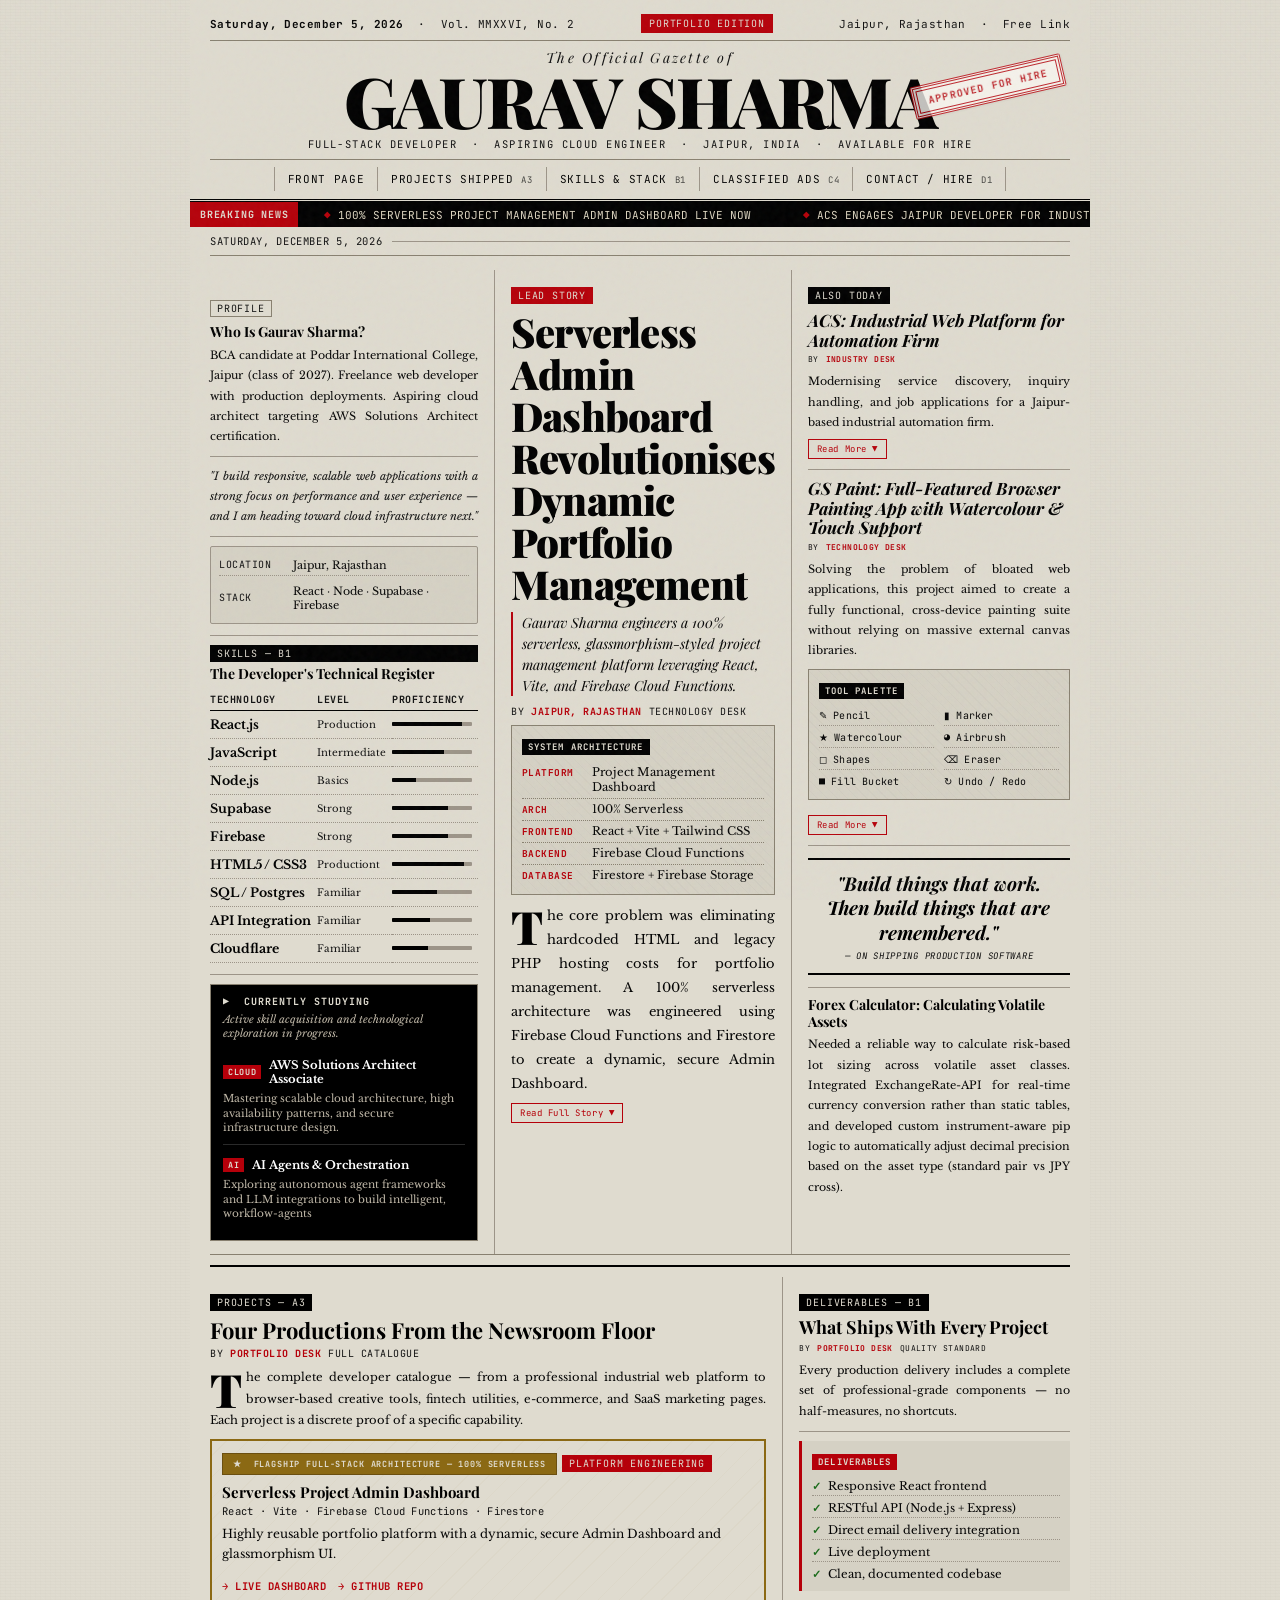
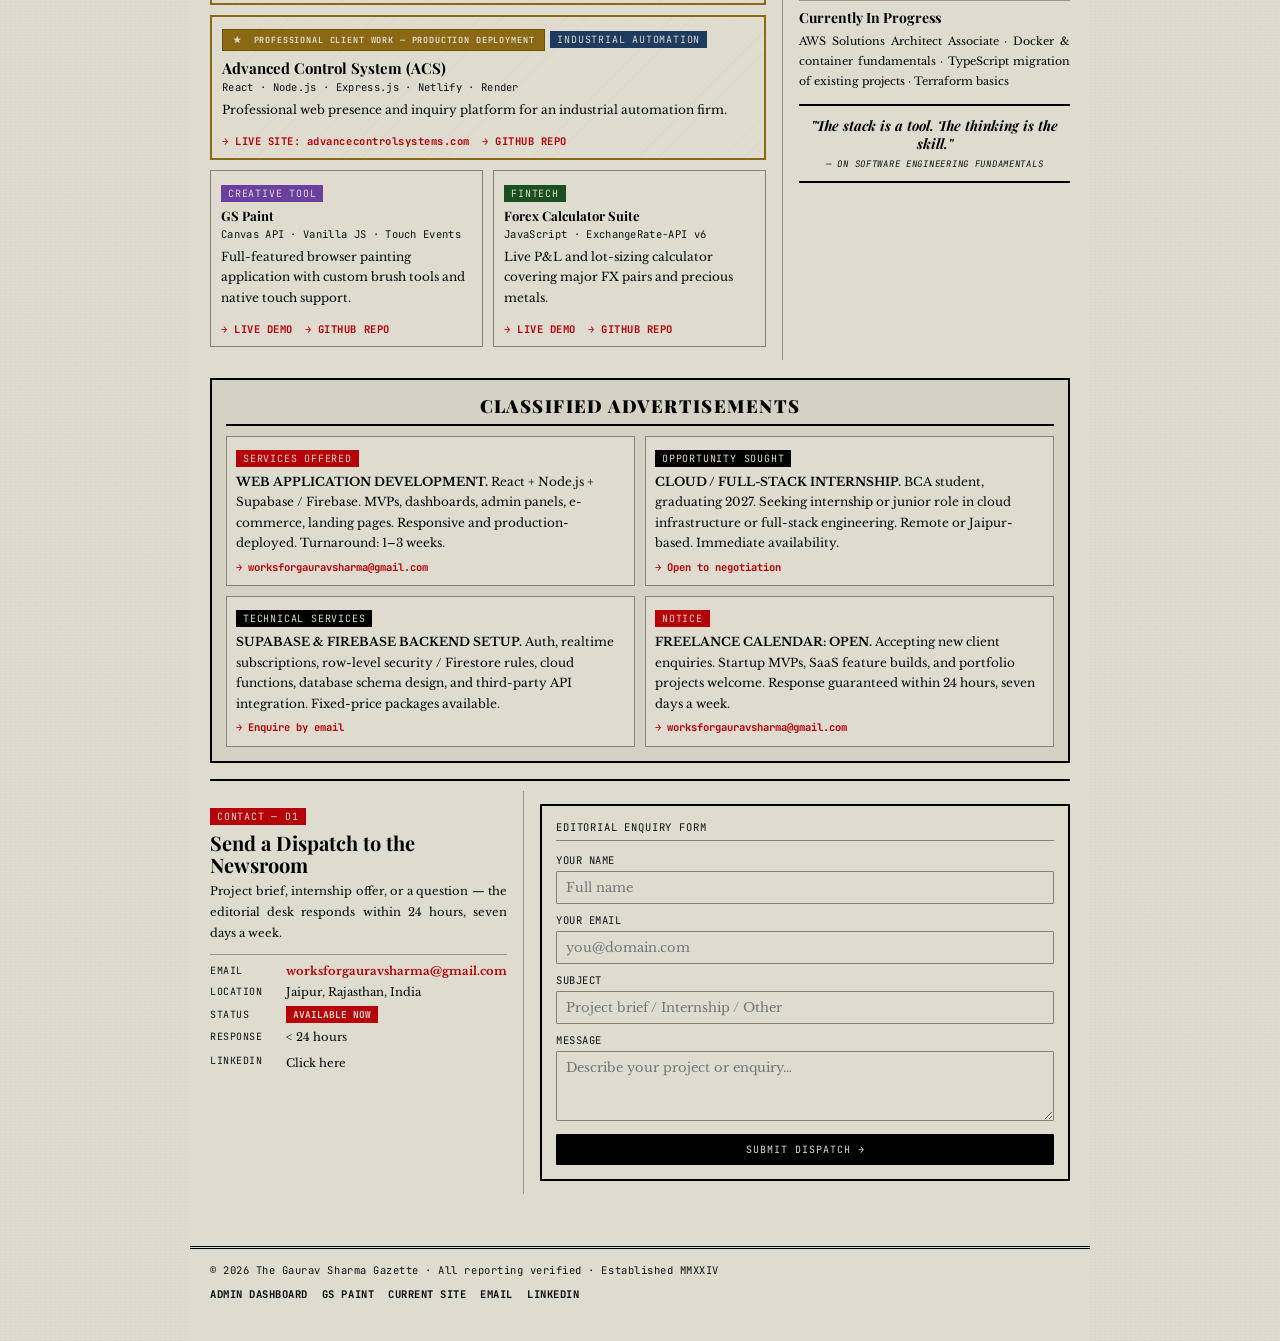
==== index.html @ 0d95f743 "Multiple changes, made first part more as stories, edited learning and pipelines block" ====
<!DOCTYPE html>
<html lang="en">

<head>
  <meta charset="UTF-8">
  <meta name="viewport" content="width=900, shrink-to-fit=no">
  <title>The Gaurav Sharma Gazette — Full-Stack Developer & Aspiring Cloud Engineer Portfolio</title>
  <meta name="description"
    content="Official developer portfolio of Gaurav Sharma. Discover full-stack applications like GS Paint and Forex Calculator. Netlify deployed.">
  <link rel="preconnect" href="https://fonts.googleapis.com">
  <link rel="preconnect" href="https://fonts.gstatic.com" crossorigin>
  <link
    href="https://fonts.googleapis.com/css2?family=Playfair+Display:ital,wght@0,400;0,600;0,700;0,900;1,400;1,700&family=Libre+Baskerville:ital,wght@0,400;0,700;1,400&family=JetBrains+Mono:wght@300;400;500;700&display=swap"
    rel="stylesheet">
  <link rel="stylesheet" href="style.css">
  <script src="script.js" defer></script>
</head>

<body>

  <!-- Retro noise texture overlay -->
  <div class="grain-overlay"></div>

  <!-- Newspaper Main Container -->
  <div class="paper-container" id="newspaper">

    <!-- Ink Stamp Badge -->
    <div class="ink-stamp" id="hireStamp">
      <div class="stamp-inner">APPROVED FOR HIRE</div>
    </div>

    <!-- ═══ MASTHEAD ═══ -->
    <header class="masthead">
      <div class="mast-top">
        <span class="mast-meta"><strong id="liveDate"></strong> &nbsp;·&nbsp; Vol. MMXXVI, No. 2</span>
        <span class="ed-badge">Portfolio Edition</span>
        <span class="mast-meta">Jaipur, Rajasthan &nbsp;·&nbsp; Free Link</span>
      </div>
      <div class="mast-center">
        <div class="mast-name"><span>The Official Gazette of</span>Gaurav Sharma</div>
        <div class="mast-sub">Full-Stack Developer &nbsp;·&nbsp; Aspiring Cloud Engineer &nbsp;·&nbsp; Jaipur, India
          &nbsp;·&nbsp; Available for Hire</div>
      </div>
      <nav class="mast-nav">
        <a onclick="go('about')">Front Page</a>
        <a onclick="go('projects')">Projects Shipped <span
            style="font-family:var(--mono);font-size:9px;opacity:0.7">A3</span></a>
        <a onclick="go('skills')">Skills &amp; Stack <span
            style="font-family:var(--mono);font-size:9px;opacity:0.7">B1</span></a>
        <a onclick="go('classifieds')">Classified Ads <span
            style="font-family:var(--mono);font-size:9px;opacity:0.7">C4</span></a>
        <a onclick="go('contact')">Contact / Hire <span
            style="font-family:var(--mono);font-size:9px;opacity:0.7">D1</span></a>
      </nav>
    </header>

    <!-- ═══ TICKER ═══ -->
    <div class="ticker">
      <div class="ticker-tag">BREAKING NEWS</div>
      <div class="ticker-scroll">
        <div class="ticker-inner">
          <s>100% SERVERLESS PROJECT MANAGEMENT ADMIN DASHBOARD LIVE NOW</s>
          <s>ACS ENGAGES JAIPUR DEVELOPER FOR INDUSTRIAL WEB PLATFORM</s>
          <s>GS PAINT SHIPS FULL TOUCH SUPPORT AND WATERCOLOUR SIMULATION</s>
          <s>FOREX CALCULATOR SUITE NOW HANDLES GOLD, SILVER AND ALL MAJOR FX PAIRS</s>
          <s>GAURAV SHARMA OPEN FOR FREELANCE CONTRACTS — IMMEDIATE AVAILABILITY</s>
          <s>CLOUD ENGINEERING TRAJECTORY: AWS SOLUTIONS ARCHITECT IN PROGRESS</s>
          <s>100% SERVERLESS PROJECT MANAGEMENT ADMIN DASHBOARD LIVE NOW</s>
          <s>ACS ENGAGES JAIPUR DEVELOPER FOR INDUSTRIAL WEB PLATFORM</s>
          <s>GS PAINT SHIPS FULL TOUCH SUPPORT AND WATERCOLOUR SIMULATION</s>
          <s>FOREX CALCULATOR SUITE NOW HANDLES GOLD, SILVER AND ALL MAJOR FX PAIRS</s>
          <s>GAURAV SHARMA OPEN FOR FREELANCE CONTRACTS — IMMEDIATE AVAILABILITY</s>
          <s>CLOUD ENGINEERING TRAJECTORY: AWS SOLUTIONS ARCHITECT IN PROGRESS</s>
        </div>
      </div>
    </div>

    <!-- ═══ MAIN NEWSPAPER CONTENT ═══ -->
    <main class="content">
      <div class="date-rule">
        <span class="date-text" id="liveDateShort"></span>
      </div>

      <!-- ═══ SECTION A: ABOVE THE FOLD ═══ -->
      <section class="grid3 reveal-section" id="about">

        <!-- COL 1: INDEX + PROFILE -->
        <article class="col reveal-col">
          <div style="margin-top:13px">
            <span class="label outline">Profile</span>
            <div class="hl4">Who Is Gaurav Sharma?</div>
            <p class="body" style="font-size:11px">BCA candidate at Poddar International College, Jaipur (class of
              2027). Freelance web developer with production deployments. Aspiring cloud architect targeting AWS
              Solutions Architect certification.</p>
            <hr class="rule-l">
            <p class="body" style="font-size:11px;font-style:italic;color:var(--ink3)">"I build responsive, scalable web
              applications with a strong focus on performance and user experience — and I am heading toward cloud
              infrastructure next."</p>
            <hr class="rule-l">
            <div class="profile-details" style="display:flex;flex-direction:column;gap:5px">
              <div class="detail-row">
                <span class="detail-label">Location</span>
                <span class="detail-value">Jaipur, Rajasthan</span>
              </div>
              <div class="detail-row">
                <span class="detail-label">Stack</span>
                <span class="detail-value">React · Node · Supabase · Firebase</span>
              </div>
            </div>
          </div>

          <!-- Skills: The Developer's Technical Register -->
          <hr class="rule-l" style="margin-top:11px;">
          <span class="label" style="margin-bottom:4px;display:block;">Skills — B1</span>
          <div class="hl4" style="margin-bottom:6px;">The Developer's Technical Register</div>
          <table class="sk-table">
            <thead>
              <tr>
                <th>Technology</th>
                <th>Level</th>
                <th>Proficiency</th>
              </tr>
            </thead>
            <tbody>
              <tr>
                <td>React.js</td>
                <td style="font-size:10px;color:var(--ink3)">Production</td>
                <td>
                  <div class="bar">
                    <div class="bar-f" style="width:88%"></div>
                  </div>
                </td>
              </tr>
              <tr>
                <td>JavaScript</td>
                <td style="font-size:10px;color:var(--ink3)">Intermediate</td>
                <td>
                  <div class="bar">
                    <div class="bar-f" style="width:65%"></div>
                  </div>
                </td>
              </tr>
              <tr>
                <td>Node.js</td>
                <td style="font-size:10px;color:var(--ink3)">Basics</td>
                <td>
                  <div class="bar">
                    <div class="bar-f" style="width:30%"></div>
                  </div>
                </td>
              </tr>
              <tr>
                <td>Supabase</td>
                <td style="font-size:10px;color:var(--ink3)">Strong</td>
                <td>
                  <div class="bar">
                    <div class="bar-f" style="width:70%"></div>
                  </div>
                </td>
              </tr>
              <tr>
                <td>Firebase</td>
                <td style="font-size:10px;color:var(--ink3)">Strong</td>
                <td>
                  <div class="bar">
                    <div class="bar-f" style="width:70%"></div>
                  </div>
                </td>
              </tr>
              <tr>
                <td>HTML5 / CSS3</td>
                <td style="font-size:10px;color:var(--ink3)">Productiont</td>
                <td>
                  <div class="bar">
                    <div class="bar-f" style="width:90%"></div>
                  </div>
                </td>
              </tr>
              <tr>
                <td>SQL / Postgres</td>
                <td style="font-size:10px;color:var(--ink3)">Familiar</td>
                <td>
                  <div class="bar">
                    <div class="bar-f" style="width:56%"></div>
                  </div>
                </td>
              </tr>
              <tr>
                <td>API Integration</td>
                <td style="font-size:10px;color:var(--ink3)">Familiar</td>
                <td>
                  <div class="bar">
                    <div class="bar-f" style="width:48%"></div>
                  </div>
                </td>
              </tr>
              <tr>
                <td>Cloudflare</td>
                <td style="font-size:10px;color:var(--ink3)">Familiar</td>
                <td>
                  <div class="bar">
                    <div class="bar-f" style="width:45%"></div>
                  </div>
                </td>
              </tr>

            </tbody>
          </table>

          <!-- Currently Studying -->
          <hr class="rule-l" style="margin-top:11px;">
          <div class="pipeline-box">
            <div class="pipeline-title">&#9654;&nbsp; Currently Studying</div>
            <p class="pipeline-intro">Active skill acquisition and technological exploration in progress.</p>
            <ul class="pipeline-list">
              <li style="flex-direction: column; align-items: flex-start; gap: 4px; padding: 8px 0;">
                <div style="display: flex; align-items: center; gap: 8px;">
                  <span class="pipeline-tag">CLOUD</span>
                  <strong style="color: #fff">AWS Solutions Architect Associate</strong>
                </div>
                <div style="font-size: 10.5px; line-height: 1.4; color: #c0b8a8; margin-top: 2px;">
                  Mastering scalable cloud architecture, high availability patterns, and secure infrastructure design.
                </div>
              </li>
              <li
                style="flex-direction: column; align-items: flex-start; gap: 4px; padding: 8px 0; border-bottom: none;">
                <div style="display: flex; align-items: center; gap: 8px;">
                  <span class="pipeline-tag">AI</span>
                  <strong style="color: #fff">AI Agents &amp; Orchestration</strong>
                </div>
                <div style="font-size: 10.5px; line-height: 1.4; color: #c0b8a8; margin-top: 2px;">
                  Exploring autonomous agent frameworks and LLM integrations to build intelligent, workflow-agents
                </div>
              </li>
            </ul>
          </div>
        </article>

        <!-- COL 2: LEAD STORY — SERVERLESS ADMIN DASHBOARD -->
        <article class="col reveal-col">
          <span class="label red animate-pulse">Lead Story</span>
          <h1 class="hl1">Serverless Admin Dashboard Revolutionises Dynamic Portfolio Management</h1>
          <div class="deck">Gaurav Sharma engineers a 100% serverless, glassmorphism-styled project management platform
            leveraging React, Vite, and Firebase Cloud Functions.</div>
          <div class="byline"><span class="byloc">JAIPUR, RAJASTHAN</span> Technology Desk</div>

          <!-- Project Specs Infographic -->
          <div class="news-infographic" style="margin-bottom:9px;">
            <div class="infographic-title">System Architecture</div>
            <div class="infographic-grid">
              <div class="infographic-row">
                <span class="infographic-key">Platform</span>
                <span class="infographic-val">Project Management Dashboard</span>
              </div>
              <div class="infographic-row">
                <span class="infographic-key">Arch</span>
                <span class="infographic-val">100% Serverless</span>
              </div>
              <div class="infographic-row">
                <span class="infographic-key">Frontend</span>
                <span class="infographic-val">React + Vite + Tailwind CSS</span>
              </div>
              <div class="infographic-row">
                <span class="infographic-key">Backend</span>
                <span class="infographic-val">Firebase Cloud Functions</span>
              </div>
              <div class="infographic-row">
                <span class="infographic-key">Database</span>
                <span class="infographic-val">Firestore + Firebase Storage</span>
              </div>
            </div>
          </div>

          <p class="body drop">The core problem was eliminating hardcoded HTML and legacy PHP hosting costs for portfolio management. A 100% serverless architecture was engineered using Firebase Cloud Functions and Firestore to create a dynamic, secure Admin Dashboard.</p>
          <button class="expand-btn" data-target="admin-full">Read Full Story ▼</button>

          <div class="article-full" id="admin-full">
            <h4 class="hl4"
              style="margin-top:4px;margin-bottom:6px;font-size:11px;font-weight:bold;text-transform:uppercase;letter-spacing:0.04em;">
              Implementation Detail: The 15-Minute Rule</h4>
            <p class="body">To safely allow public write access to the live dashboard demo without database bloat, an automated 15-minute data-wipe Cloud Function was developed. Any data created by a guest user is systematically purged, ensuring the dashboard permanently resets itself.</p>
          </div>
        </article>

        <!-- COL 3: SECONDARY STORIES -->
        <article class="col reveal-col">
          <span class="label">Also Today</span>

          <!-- ACS -->
          <div class="story-preview-box">
            <div class="hl3">ACS: Industrial Web Platform for Automation Firm</div>
            <div class="byline" style="font-size:8px"><span class="byloc">INDUSTRY DESK</span></div>
            <p class="body" style="font-size:11px">Modernising service discovery, inquiry handling, and job applications for a Jaipur-based industrial automation firm.</p>
            <button class="expand-btn" data-target="acs-side">Read More &#9660;</button>

            <div class="article-full" id="acs-side">
              <h4 class="hl4"
                style="margin-top:4px;margin-bottom:6px;font-size:11px;font-weight:bold;text-transform:uppercase;letter-spacing:0.04em;">
                Architecture &amp; Email Delivery</h4>
              <p class="body" style="font-size:11px">A custom React UI backed by RESTful APIs using Node.js and Express.js was chosen for full control over data flow. Crucially, secure direct email delivery was implemented via backend routing to bypass the unreliability of third-party frontend mailers.</p>
            </div>
          </div>

          <hr class="rule-l">

          <!-- GS Paint -->
          <div class="story-preview-box">
            <div class="hl3">GS Paint: Full-Featured Browser Painting App with Watercolour &amp; Touch Support</div>
            <div class="byline" style="font-size:8px"><span class="byloc">TECHNOLOGY DESK</span></div>
            <p class="body" style="font-size:11px">Solving the problem of bloated web applications, this project aimed to create a fully functional, cross-device painting suite without relying on massive external canvas libraries.</p>
            <!-- GS Paint Tool Palette Infographic -->
            <div class="news-infographic" style="margin:8px 0;">
              <div class="infographic-title">Tool Palette</div>
              <div class="tool-palette-grid">
                <div class="tool-item">&#9998; Pencil</div>
                <div class="tool-item">&#9646; Marker</div>
                <div class="tool-item">&#9733; Watercolour</div>
                <div class="tool-item">&#9685; Airbrush</div>
                <div class="tool-item">&#9723; Shapes</div>
                <div class="tool-item">&#9003; Eraser</div>
                <div class="tool-item">&#9632; Fill Bucket</div>
                <div class="tool-item">&#8635; Undo / Redo</div>
              </div>
            </div>
            <button class="expand-btn" data-target="gspaint">Read More &#9660;</button>

            <div class="article-full" id="gspaint">
              <h4 class="hl4"
                style="margin-top:4px;margin-bottom:6px;font-size:11px;font-weight:bold;text-transform:uppercase;letter-spacing:0.04em;">
                Native APIs &amp; State Management</h4>
              <p class="body" style="font-size:11px">The native HTML5 Canvas API paired with Vanilla JS was selected to ensure maximum performance and zero dependency overhead. A custom unlimited undo/redo stack was engineered to track canvas state changes without memory leaks, operating alongside a unified touch/mouse event handler.</p>
            </div>
          </div>

          <hr class="rule-l">

          <!-- Pullquote -->
          <blockquote class="pq">
            <p>"Build things that work. Then build things that are remembered."</p>
            <cite>— on shipping production software</cite>
          </blockquote>

          <hr class="rule-l">

          <!-- Forex Calculator brief -->
          <div class="story-preview-box">
            <div class="hl4">Forex Calculator: Calculating Volatile Assets</div>
            <p class="body" style="font-size:11px">Needed a reliable way to calculate risk-based lot sizing across volatile asset classes. Integrated ExchangeRate-API for real-time currency conversion rather than static tables, and developed custom instrument-aware pip logic to automatically adjust decimal precision based on the asset type (standard pair vs JPY cross).
            </p>
          </div>


        </article>
      </section>


      <!-- ═══ SECTION B: REMAINING PROJECTS ═══ -->
      <hr class="rule-t" id="projects">


      <section class="grid2 reveal-section">
        <article class="col reveal-col">
          <span class="label">Projects — A3</span>
          <h2 class="hl2">Four Productions From the Newsroom Floor</h2>
          <div class="byline"><span class="byloc">PORTFOLIO DESK</span> Full Catalogue</div>
          <p class="body drop" style="font-size:11.5px">The complete developer catalogue — from a professional
            industrial web platform to browser-based creative tools, fintech utilities, e-commerce, and SaaS marketing
            pages. Each project is a discrete proof of a specific capability.</p>

          <div class="proj-grid">

            <!-- NEW PROJECT: Serverless Admin Dashboard — Full Width -->
            <div class="proj-card proj-card-pro" style="grid-column: 1 / -1">
              <div class="proj-pro-banner">★ &nbsp;Flagship Full-Stack Architecture — 100% Serverless</div>
              <span class="proj-card-tag" style="background:var(--accent)">Platform Engineering</span>
              <div class="proj-title" style="font-size:15px">Serverless Project Admin Dashboard</div>
              <div class="proj-tech">React · Vite · Firebase Cloud Functions · Firestore</div>
              <div class="proj-body">Highly reusable portfolio platform with a dynamic, secure Admin Dashboard and glassmorphism UI.</div>
              <div style="display: flex; gap: 12px; margin-top: 8px;">
                <a class="proj-link hover-underline" href="https://gs-admin-project-managment.netlify.app/admin"
                  target="_blank">→ LIVE DASHBOARD</a>
                <a class="proj-link hover-underline" href="#" target="_blank">→ GITHUB REPO</a>
              </div>
            </div>

            <!-- ACS: Professional Client Project -->
            <div class="proj-card proj-card-pro" style="grid-column: 1 / -1">
              <div class="proj-pro-banner">★ &nbsp;Professional Client Work — Production Deployment</div>
              <span class="proj-card-tag" style="background:#1d3a5f">Industrial Automation</span>
              <div class="proj-title" style="font-size:15px">Advanced Control System (ACS)</div>
              <div class="proj-tech">React · Node.js · Express.js · Netlify · Render</div>
              <div class="proj-body">Professional web presence and inquiry platform for an industrial automation firm.</div>
              <div style="display: flex; gap: 12px; margin-top: 8px;">
                <a class="proj-link hover-underline" href="https://advancecontrolsystems.com" target="_blank">→ LIVE
                  SITE: advancecontrolsystems.com</a>
                <a class="proj-link hover-underline" href="#" target="_blank">→ GITHUB REPO</a>
              </div>
            </div>

            <!-- GS Paint: Highlighted Personal Flagship Project -->
            <div class="proj-card">
              <span class="proj-card-tag" style="background:#6b3fa0">Creative Tool</span>
              <div class="proj-title">GS Paint</div>
              <div class="proj-tech">Canvas API &middot; Vanilla JS &middot; Touch Events</div>
              <div class="proj-body">Full-featured browser painting application with custom brush tools and native touch support.</div>
              <div style="display: flex; gap: 12px; margin-top: 8px;">
                <a class="proj-link hover-underline" href="https://gs-paint.netlify.app/" target="_blank">&rarr; LIVE
                  DEMO</a>
                <a class="proj-link hover-underline" href="#" target="_blank">→ GITHUB REPO</a>
              </div>
            </div>


            <!-- Forex Calculator -->
            <div class="proj-card">
              <span class="proj-card-tag" style="background:#1a5020">FinTech</span>
              <div class="proj-title">Forex Calculator Suite</div>
              <div class="proj-tech">JavaScript · ExchangeRate-API v6</div>
              <div class="proj-body">Live P&amp;L and lot-sizing calculator covering major FX pairs and precious metals.</div>
              <div style="display: flex; gap: 12px; margin-top: 8px;">
                <a class="proj-link hover-underline" href="https://gs-forex-calculator.netlify.app/" target="_blank">→
                  LIVE DEMO</a>
                <a class="proj-link hover-underline" href="#" target="_blank">→ GITHUB REPO</a>
              </div>
            </div>
          </div>
        </article>

        <!-- DELIVERABLES COL -->
        <article class="col reveal-col" id="skills">
          <span class="label">Deliverables — B1</span>
          <h2 class="hl2" style="font-size:18px">What Ships With Every Project</h2>
          <div class="byline" style="font-size:8px"><span class="byloc">PORTFOLIO DESK</span> Quality Standard</div>
          <p class="body" style="font-size:11px;margin-bottom:10px">Every production delivery includes a complete set of
            professional-grade components — no half-measures, no shortcuts.</p>

          <hr class="rule-l">
          <div class="checklist-box">
            <div class="checklist-title">Deliverables</div>
            <ul class="checklist">
              <li class="checklist-item done">Responsive React frontend</li>
              <li class="checklist-item done">RESTful API (Node.js + Express)</li>
              <li class="checklist-item done">Direct email delivery integration</li>
              <li class="checklist-item done">Live deployment</li>
              <li class="checklist-item done">Clean, documented codebase</li>
            </ul>
          </div>

          <hr class="rule-l">

          <div class="hl4">Currently In Progress</div>
          <p class="body" style="font-size:11px;margin-top:3px">AWS Solutions Architect Associate · Docker &amp;
            container
            fundamentals · TypeScript migration of existing projects · Terraform basics</p>

          <blockquote class="pq" style="margin-top:12px">
            <p style="font-size:14px">"The stack is a tool. The thinking is the skill."</p>
            <cite>— on software engineering fundamentals</cite>
          </blockquote>
        </article>

      </section>

      <!-- ═══ CLASSIFIEDS ═══ -->
      <section class="reveal-section" id="classifieds">
        <div class="classifieds">
          <h3 class="class-title">Classified Advertisements</h3>
          <div class="class-grid">
            <div class="class-item">
              <span class="class-tag red">Services Offered</span>
              <div class="class-body">
                <strong>WEB APPLICATION DEVELOPMENT.</strong> React + Node.js + Supabase / Firebase. MVPs, dashboards,
                admin
                panels, e-commerce, landing pages. Responsive and production-deployed. Turnaround: 1–3 weeks.
                <span class="class-ref">→ worksforgauravsharma@gmail.com</span>
              </div>
            </div>
            <div class="class-item">
              <span class="class-tag">Opportunity Sought</span>
              <div class="class-body">
                <strong>CLOUD / FULL-STACK INTERNSHIP.</strong> BCA student, graduating 2027. Seeking internship or
                junior role in cloud infrastructure or full-stack engineering. Remote or Jaipur-based. Immediate
                availability.
                <span class="class-ref">→ Open to negotiation</span>
              </div>
            </div>
            <div class="class-item">
              <span class="class-tag">Technical Services</span>
              <div class="class-body">
                <strong>SUPABASE & FIREBASE BACKEND SETUP.</strong> Auth, realtime subscriptions, row-level security /
                Firestore rules, cloud
                functions, database schema design, and third-party API integration. Fixed-price packages available.
                <span class="class-ref">→ Enquire by email</span>
              </div>
            </div>
            <div class="class-item">
              <span class="class-tag red">Notice</span>
              <div class="class-body">
                <strong>FREELANCE CALENDAR: OPEN.</strong> Accepting new client enquiries. Startup MVPs, SaaS feature
                builds, and portfolio projects welcome. Response guaranteed within 24 hours, seven days a week.
                <span class="class-ref">→ worksforgauravsharma@gmail.com</span>
              </div>
            </div>
          </div>
        </div>
      </section>

      <!-- ═══ CONTACT (Netlify Integrated HTML Form Setup) ═══ -->
      <hr class="rule-t" id="contact" style="margin-top:16px">
      <section class="grid2r reveal-section">

        <!-- Left column: contact meta info -->
        <article class="col reveal-col">
          <span class="label red">Contact — D1</span>
          <h2 class="hl2" style="font-size:20px">Send a Dispatch to the Newsroom</h2>
          <p class="body" style="font-size:11.5px;margin-top:5px">Project brief, internship offer, or a question — the
            editorial desk responds within 24 hours, seven days a week.</p>

          <hr class="rule-l">

          <div class="contact-meta-list" style="display:flex;flex-direction:column;gap:7px;margin-top:6px">
            <div class="contact-meta-row">
              <span class="contact-meta-label">Email</span>
              <a href="mailto:worksforgauravsharma@gmail.com"
                class="contact-meta-link">worksforgauravsharma@gmail.com</a>
            </div>
            <div class="contact-meta-row">
              <span class="contact-meta-label">Location</span>
              <span class="contact-meta-val">Jaipur, Rajasthan, India</span>
            </div>
            <div class="contact-meta-row">
              <span class="contact-meta-label">Status</span>
              <span class="contact-meta-status">AVAILABLE NOW</span>
            </div>
            <div class="contact-meta-row">
              <span class="contact-meta-label">Response</span>
              <span class="contact-meta-val">&lt; 24 hours</span>
            </div>
            <div class="contact-meta-row">
              <span class="contact-meta-label">LinkedIn</span>
              <a href="https://www.linkedin.com/in/gaurav-sharma-gs900" style="text-decoration: none;"> <span
                  class="contact-meta-val"> Click
                  here</span></a>
            </div>
          </div>
        </article>

        <!-- Right column: Netlify form -->
        <article class="col reveal-col">
          <!-- Setup standard HTML form for Netlify bots to discover. 
               We override default HTML submit with JS AJAX in script.js, but keeping standard fields and action -->
          <form name="contact" method="POST" data-netlify="true" id="contact-form" action="/contact-success">
            <!-- Hidden input required for AJAX submissions to Netlify form endpoint -->
            <input type="hidden" name="form-name" value="contact" />

            <div class="contact-box">
              <div class="contact-form-title">Editorial Enquiry Form</div>

              <div class="form-group">
                <label class="f-label" for="form-name-field">Your Name</label>
                <input type="text" id="form-name-field" name="name" class="f-input" placeholder="Full name" required>
              </div>

              <div class="form-group">
                <label class="f-label" for="form-email-field">Your Email</label>
                <input type="email" id="form-email-field" name="email" class="f-input" placeholder="you@domain.com"
                  required>
              </div>

              <div class="form-group">
                <label class="f-label" for="form-subject-field">Subject</label>
                <input type="text" id="form-subject-field" name="subject" class="f-input"
                  placeholder="Project brief / Internship / Other" required>
              </div>

              <div class="form-group">
                <label class="f-label" for="form-message-field">Message</label>
                <textarea id="form-message-field" name="message" class="f-input f-ta"
                  placeholder="Describe your project or enquiry…" required></textarea>
              </div>

              <button type="submit" class="submit" id="submit-btn">Submit Dispatch →</button>
            </div>
          </form>
        </article>
      </section>
    </main>

    <!-- FOOTER -->
    <footer class="gazette-footer">
      <div class="ft-copy">© 2026 The Gaurav Sharma Gazette · All reporting verified · Established MMXXIV</div>
      <div class="ft-links">
        <a href="https://gs-admin-project-managment.netlify.app/admin" target="_blank">Admin Dashboard</a>
        <a href="https://gs-paint.netlify.app/" target="_blank">GS Paint</a>
        <a href="https://gauravsharmaa.netlify.app/" target="_blank">Current Site</a>
        <a href="mailto:worksforgauravsharma@gmail.com">Email</a>
        <a href="https://www.linkedin.com/in/gaurav-sharma-gs900">LinkedIn</a>
      </div>
    </footer>
  </div>

</body>

</html>
---- style.css ----
/* ==========================================================================
   THE GAURAV SHARMA GAZETTE DESIGN SYSTEM & STYLES
   ========================================================================== */

*, *::before, *::after {
  box-sizing: border-box;
  margin: 0;
  padding: 0;
}

:root {
  --ink: #000000;
  --ink2: #050505;
  --ink3: #111111;
  --ink4: #1a1a1a;
  --paper: #dfdbcf;
  --paper2: #d5d1c4;
  --rule: #888070;
  --rule2: #9c9488;
  --accent: #b5000a;
  --accent2: #e8000f;
  --col-gap: 16px;
  --body: 'Libre Baskerville', Georgia, serif;
  --head: 'Playfair Display', Georgia, serif;
  --mono: 'JetBrains Mono', monospace;
}

/* Base Body Styles */
html {
  background-color: var(--paper);
  background-image:
    repeating-linear-gradient(
      0deg,
      rgba(0,0,0,0.035) 0px, transparent 1px, transparent 3px
    ),
    repeating-linear-gradient(
      90deg,
      rgba(0,0,0,0.02) 0px, transparent 1px, transparent 5px
    ),
    repeating-linear-gradient(
      45deg,
      rgba(255,255,255,0.04) 0px, transparent 1px, transparent 6px
    );
  color: var(--ink);
  font-family: var(--body);
  scroll-behavior: smooth;
  width: 900px;
  margin: 0;
  padding: 0;
}

body {
  width: 900px;
  margin: 0;
  padding: 0;
  background-color: var(--paper);
  background-image:
    repeating-linear-gradient(
      0deg,
      rgba(0,0,0,0.035) 0px, transparent 1px, transparent 3px
    ),
    repeating-linear-gradient(
      90deg,
      rgba(0,0,0,0.02) 0px, transparent 1px, transparent 5px
    ),
    repeating-linear-gradient(
      45deg,
      rgba(255,255,255,0.04) 0px, transparent 1px, transparent 6px
    );
  position: relative;
  overflow-x: hidden;
}

/* Center the newspaper on screens wider than 900px */
@media (min-width: 901px) {
  html, body {
    margin: 0 auto;
  }
}

/* Vintage Paper Grain Overlay */
.grain-overlay {
  position: fixed;
  inset: 0;
  pointer-events: none;
  z-index: 9999;
  background-image: url("data:image/svg+xml,%3Csvg viewBox='0 0 200 200' xmlns='http://www.w3.org/2000/svg'%3E%3Cfilter id='n'%3E%3CfeTurbulence type='fractalNoise' baseFrequency='0.8' numOctaves='4' stitchTiles='stitch'/%3E%3C/filter%3E%3Crect width='100%25' height='100%25' filter='url(%23n)' opacity='0.07'/%3E%3C/svg%3E");
  opacity: 0.65;
}

/* ==========================================================================
   ANIMATIONS & ENTRANCE EFFECTS
   ========================================================================== */

/* Newspaper Load In (Hot off the Press!) */
.paper-container {
  opacity: 0;
  transform: translateY(40px);
  animation: paperEntrance 1.2s cubic-bezier(0.16, 1, 0.3, 1) forwards;
  position: relative;
  background: var(--paper);
  padding-bottom: 20px;
}

@keyframes paperEntrance {
  to {
    opacity: 1;
    transform: translateY(0);
  }
}

/* Ink Stamp Badging */
.ink-stamp {
  position: absolute;
  top: 70px;
  right: 25px;
  transform: rotate(-14deg) scale(3.5);
  opacity: 0;
  z-index: 100;
  border: 3px double var(--accent);
  color: var(--accent);
  font-family: var(--mono);
  font-size: 10px;
  font-weight: 700;
  padding: 2px;
  border-radius: 2px;
  text-transform: uppercase;
  letter-spacing: 0.12em;
  background: rgba(250, 248, 243, 0.95);
  pointer-events: none;
}

.stamp-inner {
  border: 1px solid var(--accent);
  padding: 4px 10px;
}

.ink-stamp.stamped {
  animation: stampSlam 0.5s cubic-bezier(0.175, 0.885, 0.32, 1.275) 0.8s forwards;
}

@keyframes stampSlam {
  0% {
    opacity: 0;
    transform: rotate(-35deg) scale(3.5);
  }
  75% {
    opacity: 0.9;
    transform: rotate(-16deg) scale(0.92);
  }
  100% {
    opacity: 0.82;
    transform: rotate(-13deg) scale(1);
    filter: drop-shadow(1px 1px 1px rgba(0,0,0,0.06));
  }
}

/* Scroll-triggered reveal effect */
.reveal-col {
  opacity: 0;
  transform: translateY(20px);
  transition: opacity 0.8s cubic-bezier(0.16, 1, 0.3, 1), transform 0.8s cubic-bezier(0.16, 1, 0.3, 1);
}

.reveal-col.visible {
  opacity: 1;
  transform: translateY(0);
}

/* Delay grid columns for natural flow */
.reveal-section .reveal-col:nth-child(1) { transition-delay: 0.05s; }
.reveal-section .reveal-col:nth-child(2) { transition-delay: 0.18s; }
.reveal-section .reveal-col:nth-child(3) { transition-delay: 0.3s; }

/* Pulse animation for important alerts */
.animate-pulse {
  animation: pulse 1.8s infinite alternate;
}

@keyframes pulse {
  0% { opacity: 0.85; transform: scale(1); }
  100% { opacity: 1; transform: scale(1.03); }
}

/* ==========================================================================
   MASTHEAD & NAV
   ========================================================================== */

.masthead {
  border-bottom: 3px double var(--ink);
  padding: 14px 20px 8px;
}

.mast-top {
  display: flex;
  align-items: center;
  justify-content: space-between;
  flex-wrap: wrap;
  gap: 6px;
  border-bottom: 1px solid var(--rule);
  padding-bottom: 7px;
  margin-bottom: 7px;
}

.mast-meta {
  font-family: var(--mono);
  font-size: 11px;
  color: var(--ink3);
  letter-spacing: .04em;
}

.mast-meta strong {
  color: var(--ink2);
  font-weight: 700;
}

.ed-badge {
  font-family: var(--mono);
  font-size: 10px;
  color: var(--paper);
  background: var(--accent);
  padding: 3px 8px;
  letter-spacing: .08em;
  text-transform: uppercase;
}

.mast-center {
  text-align: center;
  padding: 4px 0 8px;
  border-bottom: 1px solid var(--rule);
}

.mast-name {
  font-family: var(--head);
  font-size: clamp(36px, 8vw, 70px);
  font-weight: 900;
  color: var(--ink);
  letter-spacing: -.03em;
  line-height: .92;
  text-transform: uppercase;
}

.mast-name span {
  display: block;
  font-size: clamp(11px, 1.8vw, 14px);
  font-weight: 400;
  font-style: italic;
  letter-spacing: .16em;
  color: var(--ink3);
  text-transform: none;
  margin-bottom: 3px;
}

.mast-sub {
  font-family: var(--mono);
  font-size: 10.5px;
  color: var(--ink3);
  letter-spacing: .14em;
  text-transform: uppercase;
  margin-top: 5px;
}

.mast-nav {
  display: flex;
  justify-content: center;
  flex-wrap: wrap;
  gap: 0;
  margin-top: 7px;
}

.mast-nav a {
  font-family: var(--mono);
  font-size: 11px;
  color: var(--ink2);
  text-decoration: none;
  padding: 5px 13px;
  border-right: 1px solid var(--rule2);
  letter-spacing: .06em;
  text-transform: uppercase;
  cursor: pointer;
  transition: all .2s cubic-bezier(0.16, 1, 0.3, 1);
}

.mast-nav a:first-child {
  border-left: 1px solid var(--rule2);
}

.mast-nav a:hover {
  background: var(--ink);
  color: var(--paper);
  transform: translateY(-1px);
}

/* ==========================================================================
   TICKER (BREAKING NEWS)
   ========================================================================== */

.ticker {
  background: var(--ink);
  display: flex;
  align-items: center;
  overflow: hidden;
  height: 25px;
}

.ticker-tag {
  font-family: var(--mono);
  font-size: 10px;
  font-weight: 700;
  background: var(--accent);
  color: var(--paper);
  padding: 0 10px;
  height: 100%;
  display: flex;
  align-items: center;
  white-space: nowrap;
  flex-shrink: 0;
  letter-spacing: .08em;
}

.ticker-scroll {
  overflow: hidden;
  flex: 1;
  height: 100%;
}

.ticker-inner {
  display: flex;
  align-items: center;
  height: 100%;
  animation: tick 34s linear infinite;
  white-space: nowrap;
}

.ticker-inner s {
  font-family: var(--mono);
  font-size: 11px;
  color: #ddd5c0;
  padding: 0 26px;
  text-decoration: none;
  display: inline;
}

.ticker-inner s::before {
  content: '◆  ';
  color: var(--accent);
}

@keyframes tick {
  from { transform: translateX(0); }
  to { transform: translateX(-50%); }
}

/* ==========================================================================
   GRID LAYOUTS & COLUMNS
   ========================================================================== */

.content {
  padding: 0 20px 32px;
}

.date-rule {
  display: flex;
  align-items: center;
  gap: 10px;
  padding: 7px 0;
  border-bottom: 1px solid var(--rule);
  margin-bottom: 14px;
}

.date-text {
  font-family: var(--mono);
  font-size: 10.5px;
  color: var(--ink3);
  letter-spacing: .06em;
  text-transform: uppercase;
}

.date-rule::after {
  content: '';
  flex: 1;
  height: 1px;
  background: var(--rule2);
}

.grid3 {
  display: grid;
  grid-template-columns: 1fr 1fr 1fr;
  gap: 0;
  border-bottom: 1px solid var(--rule);
}

.grid2 {
  display: grid;
  grid-template-columns: 2fr 1fr;
  gap: 0;
}

.grid2r {
  display: grid;
  grid-template-columns: 1fr 2fr;
  gap: 0;
}

.col {
  padding: 13px var(--col-gap) 13px 0;
  border-right: 1px solid var(--rule2);
}

.col:last-child {
  border-right: none;
  padding-right: 0;
}

.col:not(:first-child) {
  padding-left: var(--col-gap);
}

/* ==========================================================================
   LABELS & VINTAGE GRAPHICS
   ========================================================================== */

.label {
  font-family: var(--mono);
  font-size: 10px;
  color: var(--paper);
  background: var(--ink);
  padding: 2px 7px;
  letter-spacing: .08em;
  text-transform: uppercase;
  display: inline-block;
  margin-bottom: 7px;
}

.label.red {
  background: var(--accent);
}

.label.outline {
  background: transparent;
  color: var(--ink3);
  border: 1px solid var(--rule);
  padding: 1px 6px;
}

/* Thematic News Graphics */
.news-graphic {
  background: var(--paper2);
  border: 1px solid var(--rule);
  display: flex;
  align-items: center;
  justify-content: center;
  position: relative;
  overflow: hidden;
}

.news-graphic-overlay {
  position: absolute;
  inset: 0;
  background: repeating-linear-gradient(45deg, transparent, transparent 5px, rgba(0,0,0,.025) 5px, rgba(0,0,0,.025) 6px);
}

.news-graphic-text {
  font-family: var(--mono);
  font-size: 9px;
  color: var(--ink3);
  text-transform: uppercase;
  letter-spacing: .06em;
  z-index: 1;
}

/* ==========================================================================
   NEWSPAPER INFOGRAPHIC BLOCKS
   ========================================================================== */

.news-infographic {
  border: 1px solid var(--rule);
  background: var(--paper2);
  padding: 8px 10px;
  position: relative;
}

.news-infographic::before {
  content: '';
  position: absolute;
  inset: 0;
  background: repeating-linear-gradient(
    45deg, transparent, transparent 6px,
    rgba(0,0,0,.018) 6px, rgba(0,0,0,.018) 7px
  );
  pointer-events: none;
}

.infographic-title {
  font-family: var(--mono);
  font-size: 9px;
  font-weight: 700;
  text-transform: uppercase;
  letter-spacing: .12em;
  color: var(--paper);
  background: var(--ink);
  padding: 2px 6px;
  display: inline-block;
  margin-bottom: 7px;
  position: relative;
}

.infographic-grid {
  display: flex;
  flex-direction: column;
  gap: 0;
  position: relative;
}

.infographic-row {
  display: flex;
  align-items: baseline;
  gap: 8px;
  padding: 3px 0;
  border-bottom: 1px dotted var(--rule);
}

.infographic-row:last-child {
  border-bottom: none;
}

.infographic-key {
  font-family: var(--mono);
  font-size: 9.5px;
  font-weight: 700;
  color: var(--accent);
  text-transform: uppercase;
  letter-spacing: .05em;
  width: 62px;
  flex-shrink: 0;
}

.infographic-val {
  font-family: var(--body);
  font-size: 11.5px;
  color: var(--ink2);
  line-height: 1.3;
}

/* Tool Palette Grid (GS Paint) */
.tool-palette-grid {
  display: grid;
  grid-template-columns: 1fr 1fr;
  gap: 2px 10px;
  position: relative;
}

.tool-item {
  font-family: var(--mono);
  font-size: 10px;
  color: var(--ink2);
  padding: 3px 0;
  border-bottom: 1px dotted var(--rule2);
  letter-spacing: .02em;
  display: flex;
  align-items: center;
  gap: 5px;
}

.tool-item:nth-last-child(-n+2) {
  border-bottom: none;
}


/* Deliverables Checklist (ACS Column) */
.checklist-box {
  border-left: 3px solid var(--accent);
  padding: 8px 10px;
  background: var(--paper2);
  margin-top: 4px;
}

.checklist-title {
  font-family: var(--mono);
  font-size: 9px;
  font-weight: 700;
  text-transform: uppercase;
  letter-spacing: .12em;
  color: var(--paper);
  background: var(--accent);
  padding: 2px 6px;
  display: inline-block;
  margin-bottom: 7px;
}

.checklist {
  list-style: none;
  display: flex;
  flex-direction: column;
  gap: 3px;
}

.checklist-item {
  font-family: var(--body);
  font-size: 11.5px;
  color: var(--ink2);
  padding: 2px 0;
  border-bottom: 1px dotted var(--rule2);
  display: flex;
  align-items: center;
  gap: 7px;
}

.checklist-item:last-child {
  border-bottom: none;
}

.checklist-item.done::before {
  content: '✓';
  font-family: var(--mono);
  font-size: 11px;
  font-weight: 700;
  color: #1a6b1a;
  flex-shrink: 0;
}

/* In the Pipeline Box (Col 3) */
.pipeline-box {
  border: 1px solid var(--rule);
  background: var(--ink);
  padding: 10px 12px;
}

.pipeline-title {
  font-family: var(--mono);
  font-size: 10px;
  font-weight: 700;
  text-transform: uppercase;
  letter-spacing: .1em;
  color: var(--paper);
  margin-bottom: 5px;
}

.pipeline-intro {
  font-family: var(--body);
  font-size: 10.5px;
  color: #c0b8a8;
  font-style: italic;
  margin-bottom: 8px;
  line-height: 1.4;
}

.pipeline-list {
  list-style: none;
  display: flex;
  flex-direction: column;
  gap: 5px;
}

.pipeline-list li {
  font-family: var(--body);
  font-size: 11.5px;
  color: #e8e0d0;
  display: flex;
  align-items: center;
  gap: 8px;
  border-bottom: 1px solid #2a2a2a;
  padding-bottom: 5px;
}

.pipeline-list li:last-child {
  border-bottom: none;
  padding-bottom: 0;
}

.pipeline-tag {
  font-family: var(--mono);
  font-size: 8.5px;
  font-weight: 700;
  letter-spacing: .08em;
  background: var(--accent);
  color: var(--paper);
  padding: 1px 5px;
  flex-shrink: 0;
}

/* Coffee Stain Visual Overlays */

.coffee-stain-container {
  position: relative;
  height: 0;
  width: 0;
  pointer-events: none;
  z-index: 10;
}

.coffee-stain {
  position: absolute;
  width: clamp(150px, 20vw, 240px);
  height: auto;
  bottom: 120px;
  left: -90px;
  opacity: 0.55;
  transform: rotate(-10deg);
  transition: transform 1.2s cubic-bezier(0.16, 1, 0.3, 1), opacity 0.4s ease;
  mix-blend-mode: multiply;
}

.coffee-stain:hover {
  transform: rotate(-5deg) scale(1.05);
  opacity: 0.75;
}

/* ==========================================================================
   TYPOGRAPHY
   ========================================================================== */

.hl1 {
  font-family: var(--head);
  font-size: clamp(24px, 5vw, 40px);
  font-weight: 900;
  line-height: 1.05;
  letter-spacing: -.02em;
  margin-bottom: 7px;
}

.hl2 {
  font-family: var(--head);
  font-size: clamp(16px, 3vw, 22px);
  font-weight: 700;
  line-height: 1.1;
  margin-bottom: 5px;
}

.hl3 {
  font-family: var(--head);
  font-size: clamp(13px, 2.5vw, 17px);
  font-weight: 700;
  line-height: 1.15;
  font-style: italic;
  margin-bottom: 4px;
}

.hl4 {
  font-family: var(--head);
  font-size: 14px;
  font-weight: 700;
  line-height: 1.2;
  color: var(--ink);
  margin-bottom: 4px;
}

.byline {
  font-family: var(--mono);
  font-size: 10px;
  color: var(--ink3);
  letter-spacing: .05em;
  text-transform: uppercase;
  margin-bottom: 7px;
  display: flex;
  align-items: center;
  gap: 7px;
  flex-wrap: wrap;
}

.byline::before {
  content: 'By ';
}

.byloc {
  color: var(--accent);
  font-weight: 700;
}

.deck {
  font-family: var(--head);
  font-size: 14px;
  font-style: italic;
  color: var(--ink2);
  line-height: 1.5;
  margin-bottom: 9px;
  border-left: 2px solid var(--accent);
  padding-left: 9px;
}

.body {
  font-family: var(--body);
  font-size: 13px;
  color: var(--ink2);
  line-height: 1.85;
  text-align: justify;
  text-justify: inter-word;
}

.body + .body {
  margin-top: 7px;
}

.drop::first-letter {
  font-family: var(--head);
  font-size: 46px;
  font-weight: 900;
  float: left;
  line-height: .82;
  margin-right: 4px;
  margin-top: 4px;
  color: var(--ink);
}

.rule-d {
  border: none;
  border-top: 3px double var(--ink);
  margin: 12px 0;
}

.rule-t {
  border: none;
  border-top: 2px solid var(--ink);
  margin: 10px 0;
}

.rule-l {
  border: none;
  border-top: 1px solid var(--rule2);
  margin: 9px 0;
}

/* Pullquote Styling */
.pq {
  border-top: 2px solid var(--ink);
  border-bottom: 2px solid var(--ink);
  padding: 11px 8px;
  margin: 12px 0;
  text-align: center;
}

.pq p {
  font-family: var(--head);
  font-size: clamp(14px, 2.5vw, 19px);
  font-weight: 700;
  font-style: italic;
  line-height: 1.3;
  color: var(--ink);
}

.pq cite {
  display: block;
  font-family: var(--mono);
  font-size: 9px;
  color: var(--ink3);
  letter-spacing: .08em;
  text-transform: uppercase;
  margin-top: 5px;
}

/* Profile Metadata Rows */
.profile-details {
  border: 1px solid var(--rule2);
  padding: 8px;
  background: var(--paper2);
  border-radius: 2px;
  margin-top: 8px;
}

.detail-row {
  display: flex;
  gap: 6px;
  align-items: center;
  border-bottom: 1px dotted var(--rule2);
  padding: 3px 0;
}

.detail-row:last-child {
  border-bottom: none;
}

.detail-label {
  font-family: var(--mono);
  font-size: 10px;
  color: var(--ink3);
  text-transform: uppercase;
  letter-spacing: .05em;
  width: 68px;
  flex-shrink: 0;
}

.detail-value {
  font-family: var(--body);
  font-size: 11px;
  color: var(--ink2);
}

.detail-badge {
  font-family: var(--mono);
  font-size: 9px;
  color: var(--paper);
  background: var(--accent);
  padding: 1px 6px;
  font-weight: bold;
}

/* Underline Animation */
.hover-underline {
  position: relative;
  text-decoration: none;
}

.hover-underline::after {
  content: '';
  position: absolute;
  left: 0;
  bottom: -1px;
  width: 100%;
  height: 1px;
  background: var(--accent);
  transform: scaleX(0);
  transform-origin: right;
  transition: transform 0.25s cubic-bezier(0.16, 1, 0.3, 1);
}

.hover-underline:hover::after {
  transform: scaleX(1);
  transform-origin: left;
}

/* ==========================================================================
   INDEX BOX
   ========================================================================== */

.idx-box {
  border: 1px solid var(--rule);
  padding: 10px 12px;
  background: var(--paper2);
}

.idx-item {
  display: flex;
  align-items: baseline;
  gap: 5px;
  padding: 4px 0;
  border-bottom: 1px dotted var(--rule2);
  cursor: pointer;
  transition: all .2s cubic-bezier(0.16, 1, 0.3, 1);
}

.idx-item:last-child {
  border-bottom: none;
}

.idx-item:hover {
  transform: translateX(4px);
}

.idx-item:hover .idx-t {
  color: var(--accent);
}

.idx-t {
  font-family: var(--body);
  font-size: 12px;
  color: var(--ink2);
  flex: 1;
  transition: color 0.15s ease;
}

.idx-d {
  flex: 1;
  border-bottom: 1px dotted var(--rule);
  margin: 0 3px;
  min-width: 8px;
}

.idx-p {
  font-family: var(--mono);
  font-size: 10.5px;
  color: var(--ink3);
  font-weight: 700;
}

/* ==========================================================================
   EXPANDABLE SECTIONS
   ========================================================================== */

.expand-btn {
  font-family: var(--mono);
  font-size: 9px;
  color: var(--accent);
  border: 1px solid var(--accent);
  background: none;
  padding: 3px 8px;
  cursor: pointer;
  letter-spacing: .06em;
  margin-top: 7px;
  transition: all .2s cubic-bezier(0.16, 1, 0.3, 1);
  display: inline-block;
}

.expand-btn:hover {
  background: var(--accent);
  color: var(--paper);
  transform: scale(1.02);
}

.article-full {
  max-height: 0;
  overflow: hidden;
  opacity: 0;
  transition: max-height 0.4s cubic-bezier(0.16, 1, 0.3, 1), opacity 0.35s ease, margin 0.35s ease, padding 0.35s ease;
  border-top: 1px dashed var(--rule2);
  margin-top: 0;
  padding-top: 0;
}

.article-full.open {
  max-height: 800px; /* Safe upper bound for text content */
  opacity: 1;
  margin-top: 8px;
  padding-top: 9px;
}

/* ==========================================================================
   PROJECT GRID (CLASSIFIEDS FLAVOR)
   ========================================================================== */

.proj-grid {
  display: grid;
  grid-template-columns: 1fr 1fr;
  gap: 10px;
  margin-top: 8px;
}

.proj-card {
  border: 1px solid var(--rule);
  padding: 10px;
  background: transparent;
  transition: all 0.25s cubic-bezier(0.16, 1, 0.3, 1);
  position: relative;
}

.proj-card:hover {
  border-color: var(--ink);
  box-shadow: 2.5px 2.5px 0 var(--ink);
  transform: translateY(-2px);
}

/* Professional Client Project Card — Special Highlight Treatment */
.proj-card-pro {
  border: 2px solid #8b6914;
  background: transparent;
  position: relative;
  overflow: hidden;
}

.proj-card-pro::before {
  content: '';
  position: absolute;
  inset: 0;
  background: repeating-linear-gradient(
    -45deg,
    transparent,
    transparent 14px,
    rgba(139, 105, 20, 0.03) 14px,
    rgba(139, 105, 20, 0.03) 15px
  );
  pointer-events: none;
}

.proj-card-pro:hover {
  border-color: #6b4f10;
  box-shadow: 3px 3px 0 #8b6914;
  transform: translateY(-2px);
}

.proj-pro-banner {
  font-family: var(--mono);
  font-size: 8.5px;
  font-weight: 700;
  letter-spacing: 0.1em;
  text-transform: uppercase;
  color: var(--paper);
  background: #8b6914;
  border: 1px solid #6b4f10;
  padding: 4px 10px;
  margin-bottom: 8px;
  display: inline-block;
}



.proj-card-tag {
  font-family: var(--mono);
  font-size: 10px;
  color: var(--paper);
  background: var(--ink);
  padding: 2px 7px;
  letter-spacing: .08em;
  text-transform: uppercase;
  margin-bottom: 6px;
  display: inline-block;
}

.proj-card-tag.red {
  background: var(--accent);
}

.proj-card-tag.gray {
  background: var(--ink3);
}

.proj-title {
  font-family: var(--head);
  font-size: 13px;
  font-weight: 700;
  color: var(--ink);
  margin-bottom: 3px;
  line-height: 1.2;
}

.proj-tech {
  font-family: var(--mono);
  font-size: 10.5px;
  color: var(--ink3);
  margin-bottom: 6px;
  letter-spacing: .03em;
}

.proj-body {
  font-family: var(--body);
  font-size: 12px;
  color: var(--ink2);
  line-height: 1.7;
}

.proj-link {
  display: inline-block;
  margin-top: 6px;
  font-family: var(--mono);
  font-size: 10.5px;
  color: var(--accent);
  letter-spacing: .05em;
  text-decoration: none;
  font-weight: 700;
}

/* ==========================================================================
   SKILLS TABLE
   ========================================================================== */

.sk-table {
  width: 100%;
  border-collapse: collapse;
  margin-top: 6px;
}

.sk-table th {
  font-family: var(--mono);
  font-size: 10px;
  color: var(--ink3);
  text-transform: uppercase;
  letter-spacing: .06em;
  border-bottom: 1px solid var(--ink);
  padding: 4px 0;
  text-align: left;
}

.sk-table td {
  font-family: var(--body);
  font-size: 12px;
  color: var(--ink2);
  padding: 6px 6px 6px 0;
  border-bottom: 1px dotted var(--rule2);
  vertical-align: middle;
}

.sk-table td:first-child {
  font-weight: 700;
  color: var(--ink);
  white-space: nowrap;
  font-size: 12.5px;
}

.bar {
  background: var(--rule2);
  height: 4px;
  width: 80px;
  border-radius: 1px;
  overflow: hidden;
}

.bar-f {
  background: var(--ink);
  height: 4px;
  width: 0%; /* Initial width for animation */
  transition: width 1.2s cubic-bezier(0.16, 1, 0.3, 1);
}

/* ==========================================================================
   CLASSIFIEDS SECTION
   ========================================================================== */

.classifieds {
  border: 2px solid var(--ink);
  padding: 14px;
  margin-top: 18px;
  background: var(--paper2);
}

.class-title {
  font-family: var(--head);
  font-size: 18px;
  font-weight: 900;
  text-align: center;
  text-transform: uppercase;
  letter-spacing: .08em;
  border-bottom: 2px double var(--ink);
  padding-bottom: 6px;
  margin-bottom: 10px;
}

.class-grid {
  display: grid;
  grid-template-columns: 1fr 1fr;
  gap: 10px;
}

.class-item {
  border: 1px solid var(--rule);
  padding: 9px;
  background: var(--paper);
  transition: all 0.25s cubic-bezier(0.16, 1, 0.3, 1);
}

.class-item:hover {
  border-color: var(--accent);
  box-shadow: 2.5px 2.5px 0 var(--accent);
  transform: scale(1.015);
}

.class-tag {
  font-family: var(--mono);
  font-size: 10px;
  color: var(--paper);
  background: var(--ink);
  padding: 2px 7px;
  letter-spacing: .08em;
  text-transform: uppercase;
  margin-bottom: 5px;
  display: inline-block;
}

.class-tag.red {
  background: var(--accent);
}

.class-body {
  font-family: var(--body);
  font-size: 12px;
  color: var(--ink2);
  line-height: 1.7;
}

.class-ref {
  font-family: var(--mono);
  font-size: 10.5px;
  color: var(--accent);
  margin-top: 5px;
  display: block;
  font-weight: 700;
}

/* ==========================================================================
   CONTACT BOX & FORM FIELDS
   ========================================================================== */

.contact-box {
  border: 2px double var(--ink);
  padding: 14px;
  background: var(--paper);
}

.contact-form-title {
  font-family: var(--mono);
  font-size: 10.5px;
  color: var(--ink3);
  text-transform: uppercase;
  letter-spacing: .08em;
  border-bottom: 1px solid var(--rule);
  padding-bottom: 6px;
  margin-bottom: 12px;
}

.form-group {
  margin-bottom: 9px;
}

.f-label {
  font-family: var(--mono);
  font-size: 10.5px;
  color: var(--ink3);
  display: block;
  margin-bottom: 4px;
  text-transform: uppercase;
  letter-spacing: .05em;
}

.f-input {
  width: 100%;
  border: 1px solid var(--rule);
  background: var(--paper);
  font-family: var(--body);
  font-size: 13px;
  color: var(--ink);
  padding: 7px 9px;
  outline: none;
  border-radius: 1px;
  transition: all .2s cubic-bezier(0.16, 1, 0.3, 1);
}

.f-input:focus {
  border-color: var(--ink);
  background: var(--paper2);
  box-shadow: inset 1px 1px 2px rgba(0,0,0,0.05);
}

.f-ta {
  min-height: 70px;
  resize: vertical;
}

.submit {
  font-family: var(--mono);
  font-size: 10px;
  background: var(--ink);
  color: var(--paper);
  border: none;
  padding: 9px 20px;
  cursor: pointer;
  letter-spacing: .1em;
  text-transform: uppercase;
  transition: all .2s cubic-bezier(0.16, 1, 0.3, 1);
  width: 100%;
  border-radius: 1px;
}

.submit:hover {
  background: var(--accent);
  transform: translateY(-1px);
  box-shadow: 2px 2px 0px rgba(0,0,0,0.15);
}

.submit:active {
  transform: translateY(0);
}

/* Contact Meta Styles (Left Column) */
.contact-meta-list {
  display: flex;
  flex-direction: column;
  gap: 7px;
  margin-top: 6px;
}

.contact-meta-row {
  display: flex;
  gap: 8px;
  align-items: center;
}

.contact-meta-label {
  font-family: var(--mono);
  font-size: 10px;
  color: var(--ink3);
  text-transform: uppercase;
  letter-spacing: .05em;
  width: 68px;
  flex-shrink: 0;
}

.contact-meta-link {
  font-family: var(--body);
  font-size: 11.5px;
  color: var(--accent);
  text-decoration: none;
  font-weight: 700;
  transition: color 0.15s ease;
}

.contact-meta-link:hover {
  color: var(--ink);
  text-decoration: underline;
}

.contact-meta-val {
  font-family: var(--body);
  font-size: 11.5px;
  color: var(--ink2);
}

.contact-meta-status {
  font-family: var(--mono);
  font-size: 9.5px;
  color: var(--paper);
  background: var(--accent);
  padding: 2px 7px;
  font-weight: bold;
}

/* ==========================================================================
   FOOTER
   ========================================================================== */

.gazette-footer {
  border-top: 3px double var(--ink);
  padding: 14px 20px 20px;
  display: flex;
  flex-wrap: wrap;
  gap: 10px;
  justify-content: space-between;
  align-items: center;
  margin-top: 20px;
}

.ft-copy {
  font-family: var(--mono);
  font-size: 10.5px;
  color: var(--ink3);
  letter-spacing: .05em;
}

.ft-links {
  display: flex;
  gap: 14px;
  flex-wrap: wrap;
}

.ft-links a {
  font-family: var(--mono);
  font-size: 10.5px;
  color: var(--ink2);
  text-decoration: none;
  letter-spacing: .05em;
  text-transform: uppercase;
  font-weight: 700;
  transition: color 0.15s ease;
}

.ft-links a:hover {
  color: var(--accent);
}

/* ==========================================================================
   RESPONSIVE DESIGN — TABLET & MOBILE
   ========================================================================== */

/* ── Tablet: 768px and below ─────────────────────────────────────────────── */
@media (max-width: 768px) {

  body { max-width: 100%; }

  /* Masthead */
  .masthead { padding: 12px 14px 8px; }
  .mast-top { flex-direction: column; align-items: flex-start; gap: 4px; }
  .mast-name { font-size: clamp(38px, 9vw, 60px); }
  .mast-sub  { font-size: 9px; letter-spacing: .1em; }

  /* Nav — wrap into a 3-column button grid */
  .mast-nav { display: grid; grid-template-columns: repeat(3, 1fr); margin-top: 8px; }
  .mast-nav a {
    border-right: 1px solid var(--rule2);
    border-bottom: 1px solid var(--rule2);
    border-left: none;
    text-align: center;
    padding: 7px 4px;
    font-size: 10px;
  }
  .mast-nav a:first-child { border-left: none; }

  /* Hide stamp on mobile — overlaps content */
  .ink-stamp { display: none; }

  /* Main content padding */
  .content { padding: 0 14px 24px; }

  /* ── Grid Columns ── */
  /* Top 3-col: Index | ACS | Also Today — restack in reading order */
  .grid3 {
    grid-template-columns: 1fr;
    border-bottom: none;
  }

  /* 2-col grids → single column */
  .grid2, .grid2r { grid-template-columns: 1fr; }

  /* Column spacing */
  .col {
    padding: 14px 0;
    border-right: none;
    border-bottom: 2px solid var(--rule2);
    padding-left: 0 !important;
  }
  .col:last-child { border-bottom: none; }

  /* Reorder columns on mobile for best reading flow:
     1. ACS Lead Story (col 2 on desktop) → show first
     2. Index + Profile (col 1 on desktop) → show second
     3. Also Today (col 3 on desktop) → show third */
  .grid3 .reveal-col:nth-child(1) { order: 2; }
  .grid3 .reveal-col:nth-child(2) { order: 1; }
  .grid3 .reveal-col:nth-child(3) { order: 3; }

  /* ── Typography ── */
  .hl1 { font-size: clamp(26px, 7vw, 34px); }
  .hl2 { font-size: clamp(18px, 5vw, 24px); }
  .hl3 { font-size: 16px; }
  .deck { font-size: 13px; }
  .body { font-size: 13px; }

  /* ── Project Cards: 2-col on tablet ── */
  .proj-grid { grid-template-columns: 1fr 1fr; gap: 10px; }

  /* Full-width pro cards still span full width */
  .proj-card-pro { grid-column: 1 / -1; }

  /* ── Classifieds: 2-col on tablet ── */
  .class-grid { grid-template-columns: 1fr 1fr; }

  /* ── Infographic rows wrap more gracefully ── */
  .infographic-row { flex-wrap: wrap; gap: 4px; }
  .infographic-key { width: auto; min-width: 60px; }

  /* ── Contact form ── */
  .contact-box { padding: 12px; }

  /* ── Footer ── */
  .gazette-footer { flex-direction: column; align-items: flex-start; gap: 10px; }
}

/* ── Phone: 480px and below ──────────────────────────────────────────────── */
@media (max-width: 480px) {

  /* Masthead */
  .masthead { padding: 10px 12px 6px; }
  .mast-name { font-size: clamp(32px, 10vw, 46px); }
  .mast-name span { font-size: 10px; letter-spacing: .12em; }
  .mast-sub { display: none; } /* Too cramped — hidden on small phones */

  /* Nav — 2 columns */
  .mast-nav { grid-template-columns: repeat(2, 1fr); }

  /* Content */
  .content { padding: 0 12px 20px; }

  /* ── Headline ── */
  .hl1 { font-size: clamp(24px, 8vw, 30px); line-height: 1.08; }
  .hl2 { font-size: 20px; }

  /* ── Project Cards: single column on phones ── */
  .proj-grid { grid-template-columns: 1fr; }

  /* ── Classifieds: single column on phones ── */
  .class-grid { grid-template-columns: 1fr; }

  /* ── Skills bar narrower ── */
  .bar { width: 100%; max-width: 120px; }

  /* ── Checklist font ── */
  .checklist-item { font-size: 12px; }

  /* ── Pipeline box ── */
  .pipeline-list li { font-size: 12px; }

  /* ── Tool palette: single column ── */
  .tool-palette-grid { grid-template-columns: 1fr; }
  .tool-item:nth-last-child(-n+2) { border-bottom: 1px dotted var(--rule2); }
  .tool-item:last-child { border-bottom: none; }

  /* ── Profile detail rows ── */
  .detail-label { width: 72px; }

  /* ── Pullquote ── */
  .pq p { font-size: 15px; }

  /* ── Footer ── */
  .gazette-footer { padding: 12px 12px 16px; }
  .ft-links { gap: 10px; flex-wrap: wrap; }
}

/* ── Small Phone: 360px and below ───────────────────────────────────────── */
@media (max-width: 360px) {
  .mast-name { font-size: 28px; }
  .hl1 { font-size: 22px; }
  .mast-nav { grid-template-columns: repeat(2, 1fr); font-size: 9px; }
  .content { padding: 0 10px 16px; }
  .proj-card { padding: 10px 8px; }
  .class-item { padding: 8px; }
  .contact-box { padding: 10px; }
}
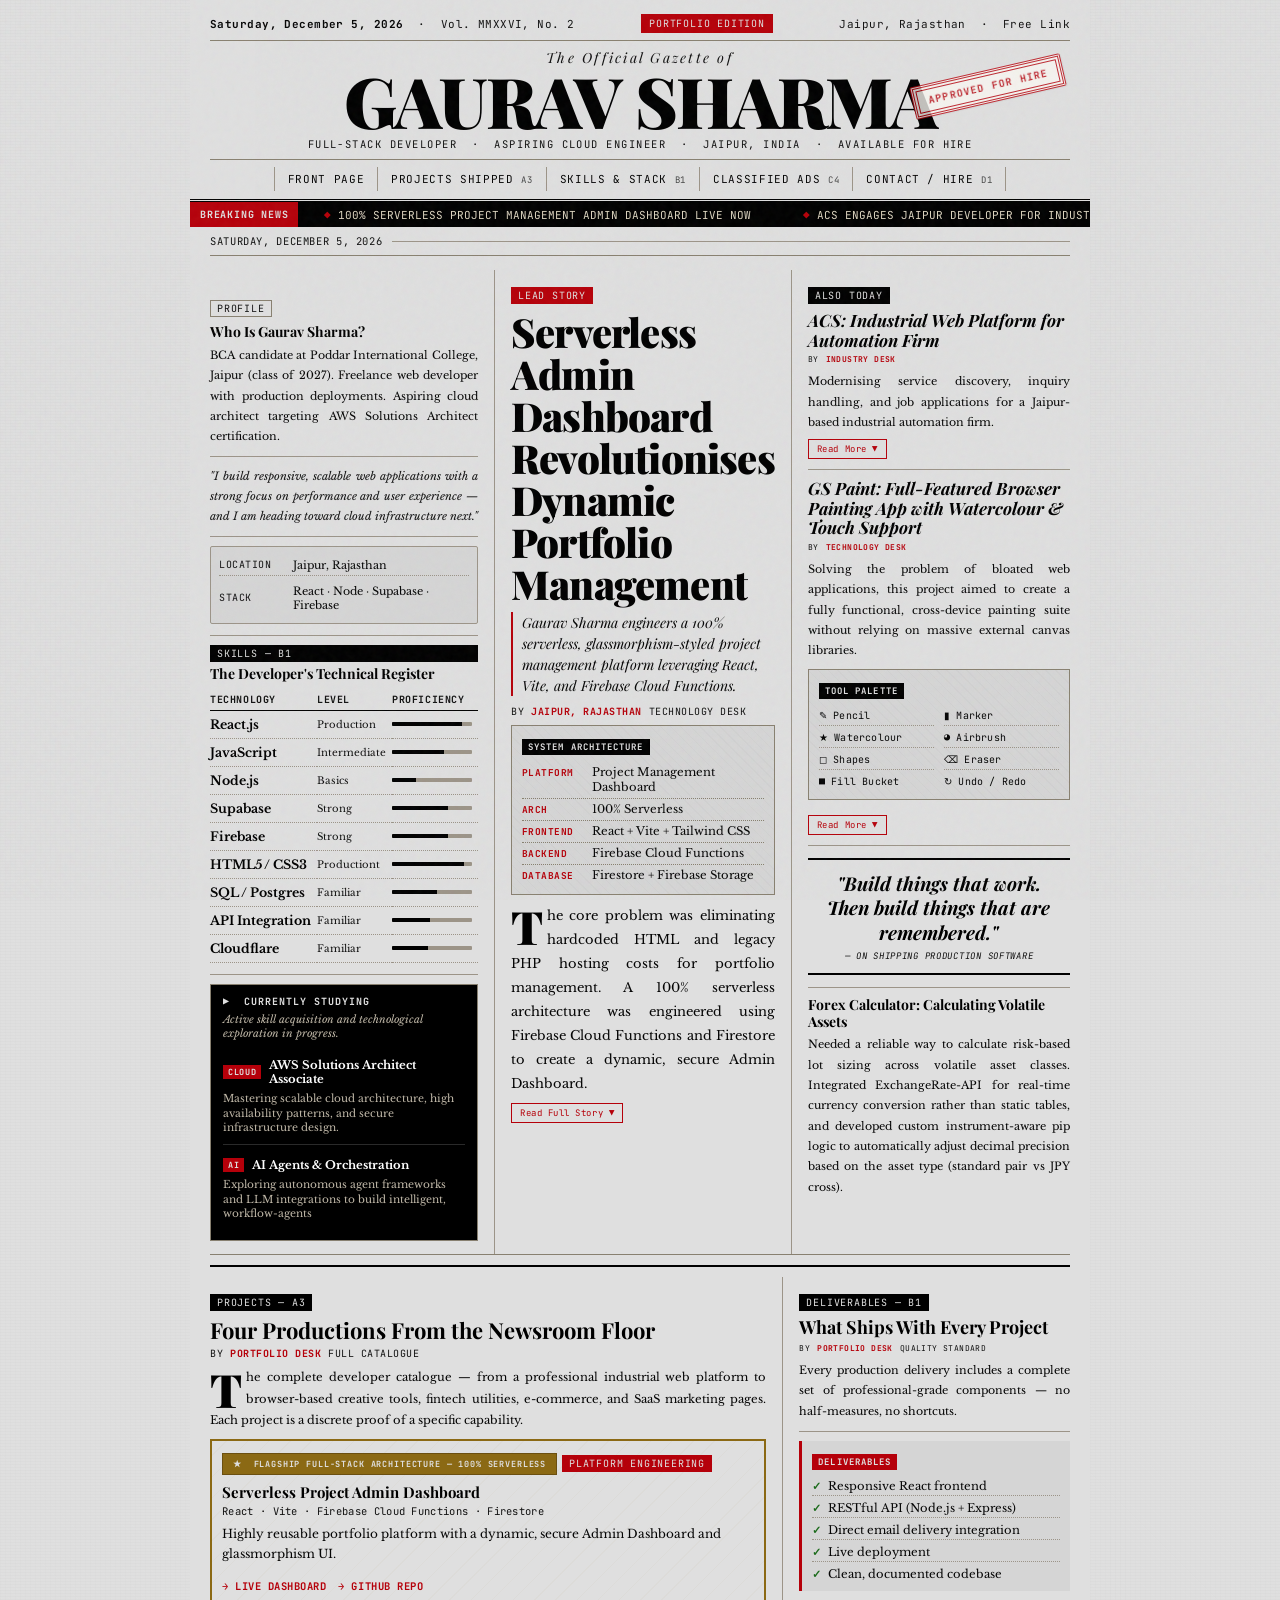
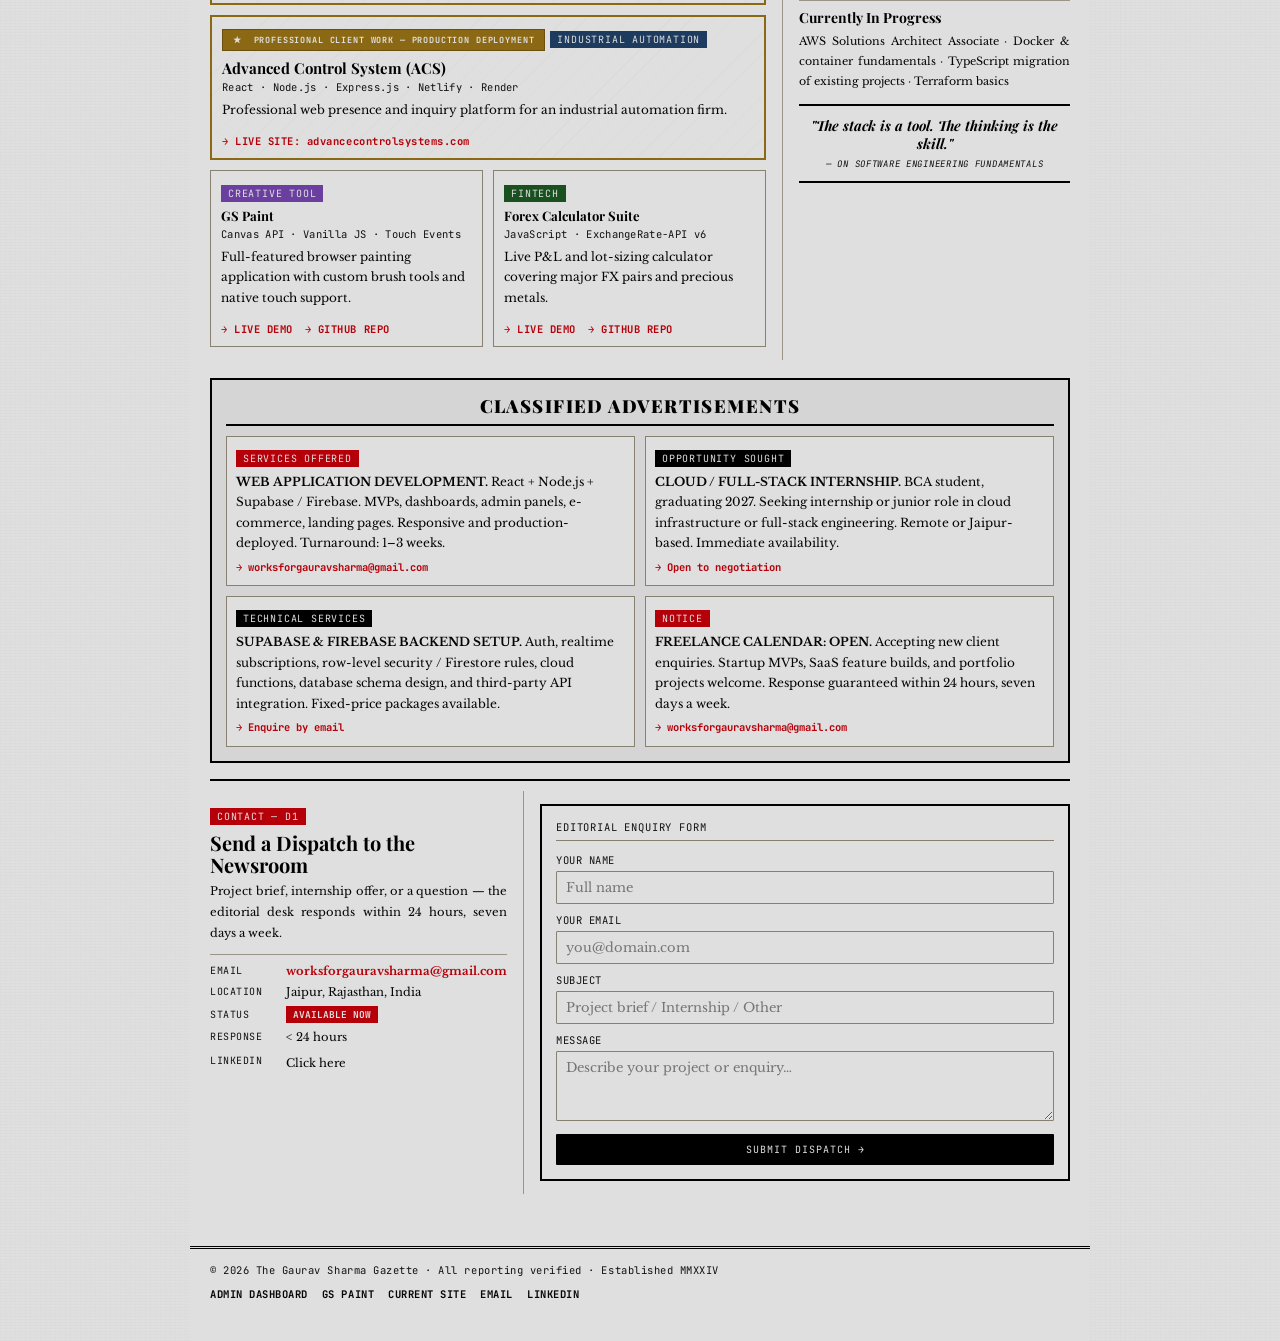
==== commit 2b9c0f72: "fixed laggy animation, background colour change, reduced grain SVG" ====
--- a/index.html
+++ b/index.html
@@ -271,14 +271,18 @@
             </div>
           </div>
 
-          <p class="body drop">The core problem was eliminating hardcoded HTML and legacy PHP hosting costs for portfolio management. A 100% serverless architecture was engineered using Firebase Cloud Functions and Firestore to create a dynamic, secure Admin Dashboard.</p>
+          <p class="body drop">The core problem was eliminating hardcoded HTML and legacy PHP hosting costs for
+            portfolio management. A 100% serverless architecture was engineered using Firebase Cloud Functions and
+            Firestore to create a dynamic, secure Admin Dashboard.</p>
           <button class="expand-btn" data-target="admin-full">Read Full Story ▼</button>
 
           <div class="article-full" id="admin-full">
             <h4 class="hl4"
               style="margin-top:4px;margin-bottom:6px;font-size:11px;font-weight:bold;text-transform:uppercase;letter-spacing:0.04em;">
               Implementation Detail: The 15-Minute Rule</h4>
-            <p class="body">To safely allow public write access to the live dashboard demo without database bloat, an automated 15-minute data-wipe Cloud Function was developed. Any data created by a guest user is systematically purged, ensuring the dashboard permanently resets itself.</p>
+            <p class="body">To safely allow public write access to the live dashboard demo without database bloat, an
+              automated 15-minute data-wipe Cloud Function was developed. Any data created by a guest user is
+              systematically purged, ensuring the dashboard permanently resets itself.</p>
           </div>
         </article>
 
@@ -290,14 +294,17 @@
           <div class="story-preview-box">
             <div class="hl3">ACS: Industrial Web Platform for Automation Firm</div>
             <div class="byline" style="font-size:8px"><span class="byloc">INDUSTRY DESK</span></div>
-            <p class="body" style="font-size:11px">Modernising service discovery, inquiry handling, and job applications for a Jaipur-based industrial automation firm.</p>
+            <p class="body" style="font-size:11px">Modernising service discovery, inquiry handling, and job applications
+              for a Jaipur-based industrial automation firm.</p>
             <button class="expand-btn" data-target="acs-side">Read More &#9660;</button>
 
             <div class="article-full" id="acs-side">
               <h4 class="hl4"
                 style="margin-top:4px;margin-bottom:6px;font-size:11px;font-weight:bold;text-transform:uppercase;letter-spacing:0.04em;">
                 Architecture &amp; Email Delivery</h4>
-              <p class="body" style="font-size:11px">A custom React UI backed by RESTful APIs using Node.js and Express.js was chosen for full control over data flow. Crucially, secure direct email delivery was implemented via backend routing to bypass the unreliability of third-party frontend mailers.</p>
+              <p class="body" style="font-size:11px">A custom React UI backed by RESTful APIs using Node.js and
+                Express.js was chosen for full control over data flow. Crucially, secure direct email delivery was
+                implemented via backend routing to bypass the unreliability of third-party frontend mailers.</p>
             </div>
           </div>
 
@@ -307,7 +314,9 @@
           <div class="story-preview-box">
             <div class="hl3">GS Paint: Full-Featured Browser Painting App with Watercolour &amp; Touch Support</div>
             <div class="byline" style="font-size:8px"><span class="byloc">TECHNOLOGY DESK</span></div>
-            <p class="body" style="font-size:11px">Solving the problem of bloated web applications, this project aimed to create a fully functional, cross-device painting suite without relying on massive external canvas libraries.</p>
+            <p class="body" style="font-size:11px">Solving the problem of bloated web applications, this project aimed
+              to create a fully functional, cross-device painting suite without relying on massive external canvas
+              libraries.</p>
             <!-- GS Paint Tool Palette Infographic -->
             <div class="news-infographic" style="margin:8px 0;">
               <div class="infographic-title">Tool Palette</div>
@@ -328,7 +337,10 @@
               <h4 class="hl4"
                 style="margin-top:4px;margin-bottom:6px;font-size:11px;font-weight:bold;text-transform:uppercase;letter-spacing:0.04em;">
                 Native APIs &amp; State Management</h4>
-              <p class="body" style="font-size:11px">The native HTML5 Canvas API paired with Vanilla JS was selected to ensure maximum performance and zero dependency overhead. A custom unlimited undo/redo stack was engineered to track canvas state changes without memory leaks, operating alongside a unified touch/mouse event handler.</p>
+              <p class="body" style="font-size:11px">The native HTML5 Canvas API paired with Vanilla JS was selected to
+                ensure maximum performance and zero dependency overhead. A custom unlimited undo/redo stack was
+                engineered to track canvas state changes without memory leaks, operating alongside a unified touch/mouse
+                event handler.</p>
             </div>
           </div>
 
@@ -345,7 +357,10 @@
           <!-- Forex Calculator brief -->
           <div class="story-preview-box">
             <div class="hl4">Forex Calculator: Calculating Volatile Assets</div>
-            <p class="body" style="font-size:11px">Needed a reliable way to calculate risk-based lot sizing across volatile asset classes. Integrated ExchangeRate-API for real-time currency conversion rather than static tables, and developed custom instrument-aware pip logic to automatically adjust decimal precision based on the asset type (standard pair vs JPY cross).
+            <p class="body" style="font-size:11px">Needed a reliable way to calculate risk-based lot sizing across
+              volatile asset classes. Integrated ExchangeRate-API for real-time currency conversion rather than static
+              tables, and developed custom instrument-aware pip logic to automatically adjust decimal precision based on
+              the asset type (standard pair vs JPY cross).
             </p>
           </div>
 
@@ -375,11 +390,14 @@
               <span class="proj-card-tag" style="background:var(--accent)">Platform Engineering</span>
               <div class="proj-title" style="font-size:15px">Serverless Project Admin Dashboard</div>
               <div class="proj-tech">React · Vite · Firebase Cloud Functions · Firestore</div>
-              <div class="proj-body">Highly reusable portfolio platform with a dynamic, secure Admin Dashboard and glassmorphism UI.</div>
+              <div class="proj-body">Highly reusable portfolio platform with a dynamic, secure Admin Dashboard and
+                glassmorphism UI.</div>
               <div style="display: flex; gap: 12px; margin-top: 8px;">
                 <a class="proj-link hover-underline" href="https://gs-admin-project-managment.netlify.app/admin"
                   target="_blank">→ LIVE DASHBOARD</a>
-                <a class="proj-link hover-underline" href="#" target="_blank">→ GITHUB REPO</a>
+                <a class="proj-link hover-underline"
+                  href="https://github.com/Gaurav-900/Serverless-Projects-Management-Dashboard" target="_blank">→ GITHUB
+                  REPO</a>
               </div>
             </div>
 
@@ -389,11 +407,11 @@
               <span class="proj-card-tag" style="background:#1d3a5f">Industrial Automation</span>
               <div class="proj-title" style="font-size:15px">Advanced Control System (ACS)</div>
               <div class="proj-tech">React · Node.js · Express.js · Netlify · Render</div>
-              <div class="proj-body">Professional web presence and inquiry platform for an industrial automation firm.</div>
+              <div class="proj-body">Professional web presence and inquiry platform for an industrial automation firm.
+              </div>
               <div style="display: flex; gap: 12px; margin-top: 8px;">
                 <a class="proj-link hover-underline" href="https://advancecontrolsystems.com" target="_blank">→ LIVE
                   SITE: advancecontrolsystems.com</a>
-                <a class="proj-link hover-underline" href="#" target="_blank">→ GITHUB REPO</a>
               </div>
             </div>
 
@@ -402,11 +420,13 @@
               <span class="proj-card-tag" style="background:#6b3fa0">Creative Tool</span>
               <div class="proj-title">GS Paint</div>
               <div class="proj-tech">Canvas API &middot; Vanilla JS &middot; Touch Events</div>
-              <div class="proj-body">Full-featured browser painting application with custom brush tools and native touch support.</div>
+              <div class="proj-body">Full-featured browser painting application with custom brush tools and native touch
+                support.</div>
               <div style="display: flex; gap: 12px; margin-top: 8px;">
                 <a class="proj-link hover-underline" href="https://gs-paint.netlify.app/" target="_blank">&rarr; LIVE
                   DEMO</a>
-                <a class="proj-link hover-underline" href="#" target="_blank">→ GITHUB REPO</a>
+                <a class="proj-link hover-underline" href="https://github.com/Gaurav-900/GS_Paint_App" target="_blank">→
+                  GITHUB REPO</a>
               </div>
             </div>
 
@@ -416,11 +436,13 @@
               <span class="proj-card-tag" style="background:#1a5020">FinTech</span>
               <div class="proj-title">Forex Calculator Suite</div>
               <div class="proj-tech">JavaScript · ExchangeRate-API v6</div>
-              <div class="proj-body">Live P&amp;L and lot-sizing calculator covering major FX pairs and precious metals.</div>
+              <div class="proj-body">Live P&amp;L and lot-sizing calculator covering major FX pairs and precious metals.
+              </div>
               <div style="display: flex; gap: 12px; margin-top: 8px;">
                 <a class="proj-link hover-underline" href="https://gs-forex-calculator.netlify.app/" target="_blank">→
                   LIVE DEMO</a>
-                <a class="proj-link hover-underline" href="#" target="_blank">→ GITHUB REPO</a>
+                <a class="proj-link hover-underline" href="https://github.com/Gaurav-900/Forex-Calculator"
+                  target="_blank">→ GITHUB REPO</a>
               </div>
             </div>
           </div>
--- a/style.css
+++ b/style.css
@@ -13,8 +13,8 @@
   --ink2: #050505;
   --ink3: #111111;
   --ink4: #1a1a1a;
-  --paper: #dfdbcf;
-  --paper2: #d5d1c4;
+  --paper: #dfdfdf;
+  --paper2: #d5d5d5;
   --rule: #888070;
   --rule2: #9c9488;
   --accent: #b5000a;
@@ -84,8 +84,14 @@
   inset: 0;
   pointer-events: none;
   z-index: 9999;
-  background-image: url("data:image/svg+xml,%3Csvg viewBox='0 0 200 200' xmlns='http://www.w3.org/2000/svg'%3E%3Cfilter id='n'%3E%3CfeTurbulence type='fractalNoise' baseFrequency='0.8' numOctaves='4' stitchTiles='stitch'/%3E%3C/filter%3E%3Crect width='100%25' height='100%25' filter='url(%23n)' opacity='0.07'/%3E%3C/svg%3E");
-  opacity: 0.65;
+  background-image: url("data:image/svg+xml,%3Csvg viewBox='0 0 200 200' xmlns='http://www.w3.org/2000/svg'%3E%3Cfilter id='n'%3E%3CfeTurbulence type='fractalNoise' baseFrequency='0.7' numOctaves='4' stitchTiles='stitch'/%3E%3C/filter%3E%3Crect width='100%25' height='100%25' filter='url(%23n)' opacity='0.07'/%3E%3C/svg%3E");
+  opacity: 0;
+  animation: grainEntrance 1s ease-out forwards;
+  animation-delay: 2.0s;
+}
+
+@keyframes grainEntrance {
+  to { opacity: 0.65; }
 }
 
 /* ==========================================================================
@@ -95,8 +101,7 @@
 /* Newspaper Load In (Hot off the Press!) */
 .paper-container {
   opacity: 0;
-  transform: translateY(40px);
-  animation: paperEntrance 1.2s cubic-bezier(0.16, 1, 0.3, 1) forwards;
+  animation: paperEntrance 1.6s ease-in-out forwards;
   position: relative;
   background: var(--paper);
   padding-bottom: 20px;
@@ -105,7 +110,6 @@
 @keyframes paperEntrance {
   to {
     opacity: 1;
-    transform: translateY(0);
   }
 }
 
@@ -114,7 +118,7 @@
   position: absolute;
   top: 70px;
   right: 25px;
-  transform: rotate(-14deg) scale(3.5);
+  transform: translate3d(0,0,0) rotate(-14deg) scale3d(3.5, 3.5, 1);
   opacity: 0;
   z-index: 100;
   border: 3px double var(--accent);
@@ -128,6 +132,8 @@
   letter-spacing: 0.12em;
   background: rgba(250, 248, 243, 0.95);
   pointer-events: none;
+  box-shadow: 1px 1px 1px rgba(0,0,0,0.06);
+  will-change: transform, opacity;
 }
 
 .stamp-inner {
@@ -136,22 +142,21 @@
 }
 
 .ink-stamp.stamped {
-  animation: stampSlam 0.5s cubic-bezier(0.175, 0.885, 0.32, 1.275) 0.8s forwards;
+  animation: stampSlam 0.5s cubic-bezier(0.175, 0.885, 0.32, 1.275) 1.5s forwards;
 }
 
 @keyframes stampSlam {
   0% {
     opacity: 0;
-    transform: rotate(-35deg) scale(3.5);
+    transform: translate3d(0,0,0) rotate(-35deg) scale3d(3.5, 3.5, 1);
   }
   75% {
     opacity: 0.9;
-    transform: rotate(-16deg) scale(0.92);
+    transform: translate3d(0,0,0) rotate(-16deg) scale3d(0.92, 0.92, 1);
   }
   100% {
     opacity: 0.82;
-    transform: rotate(-13deg) scale(1);
-    filter: drop-shadow(1px 1px 1px rgba(0,0,0,0.06));
+    transform: translate3d(0,0,0) rotate(-13deg) scale3d(1, 1, 1);
   }
 }
 
@@ -330,6 +335,10 @@
   height: 100%;
   animation: tick 34s linear infinite;
   white-space: nowrap;
+  will-change: transform;
+  backface-visibility: hidden;
+  -webkit-font-smoothing: antialiased;
+  transform: translateZ(0);
 }
 
 .ticker-inner s {
@@ -347,8 +356,8 @@
 }
 
 @keyframes tick {
-  from { transform: translateX(0); }
-  to { transform: translateX(-50%); }
+  from { transform: translate3d(0, 0, 0); }
+  to { transform: translate3d(-50%, 0, 0); }
 }
 
 /* ==========================================================================
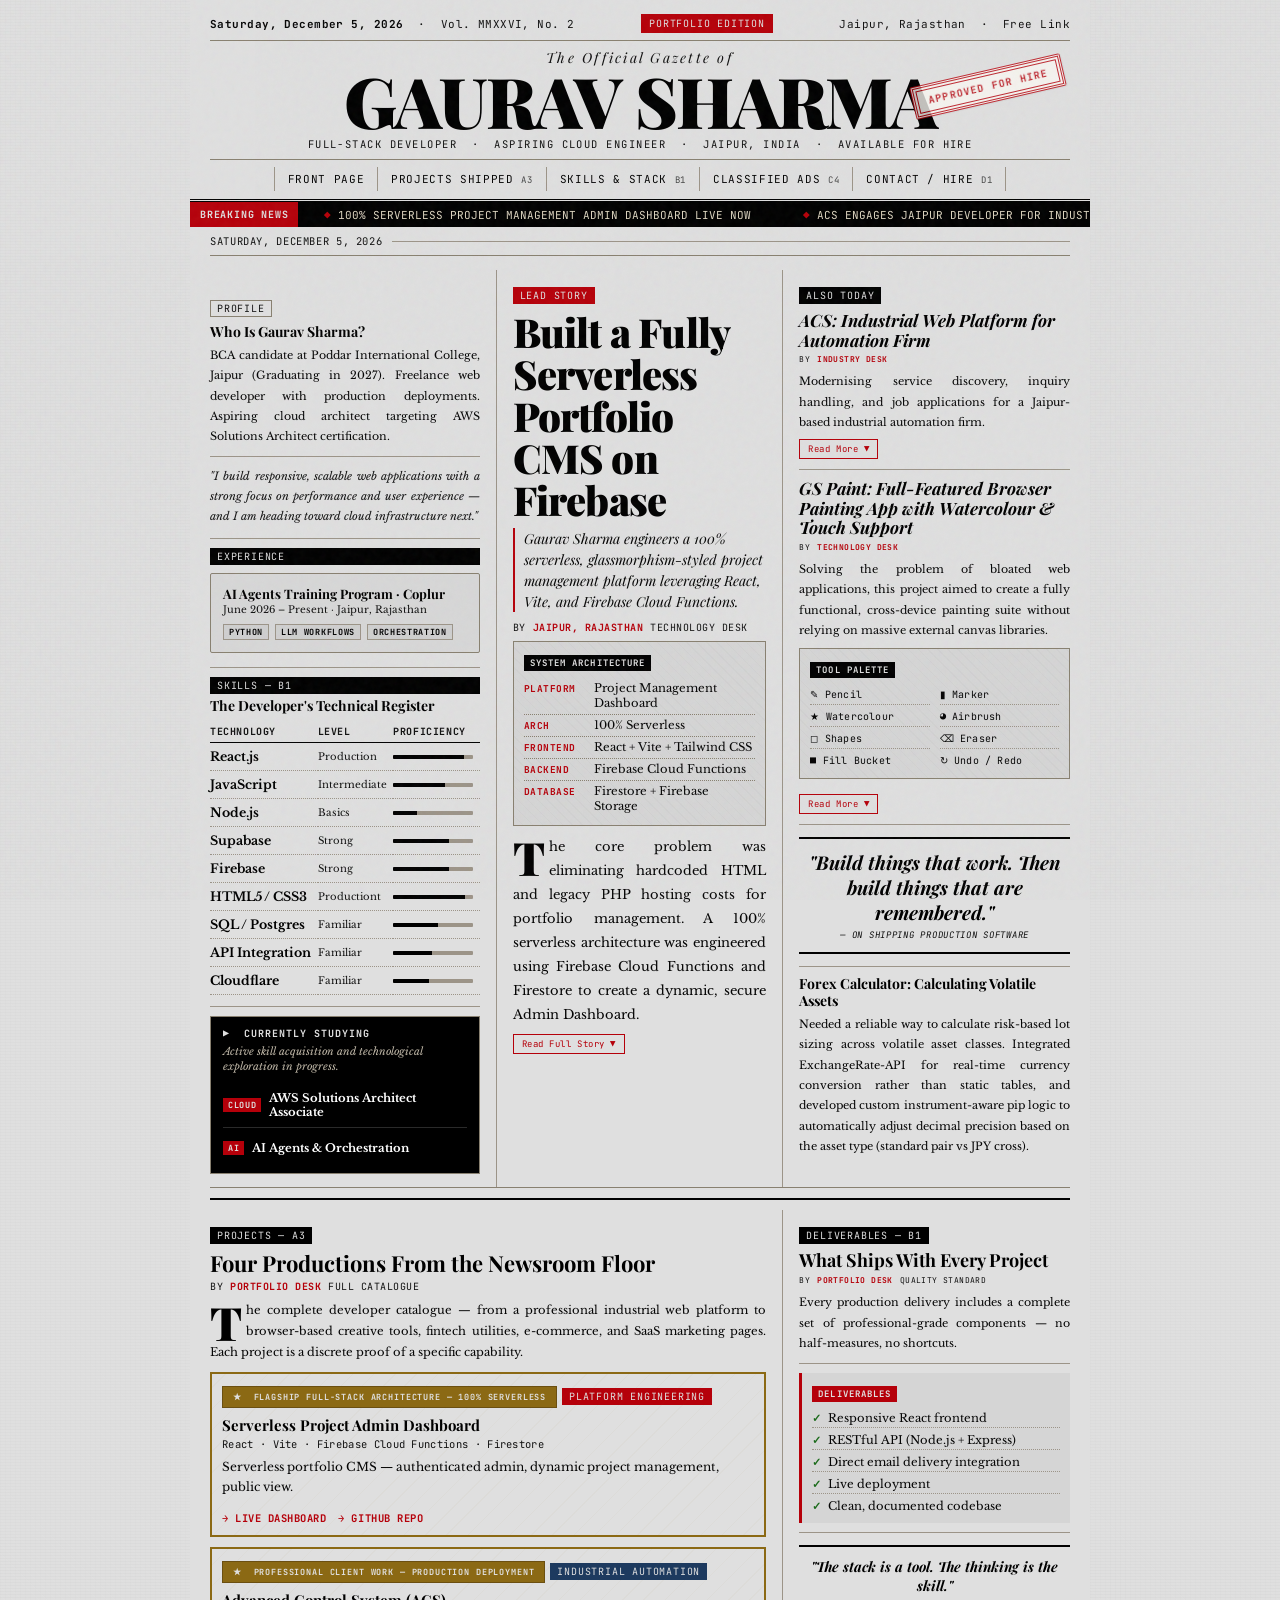
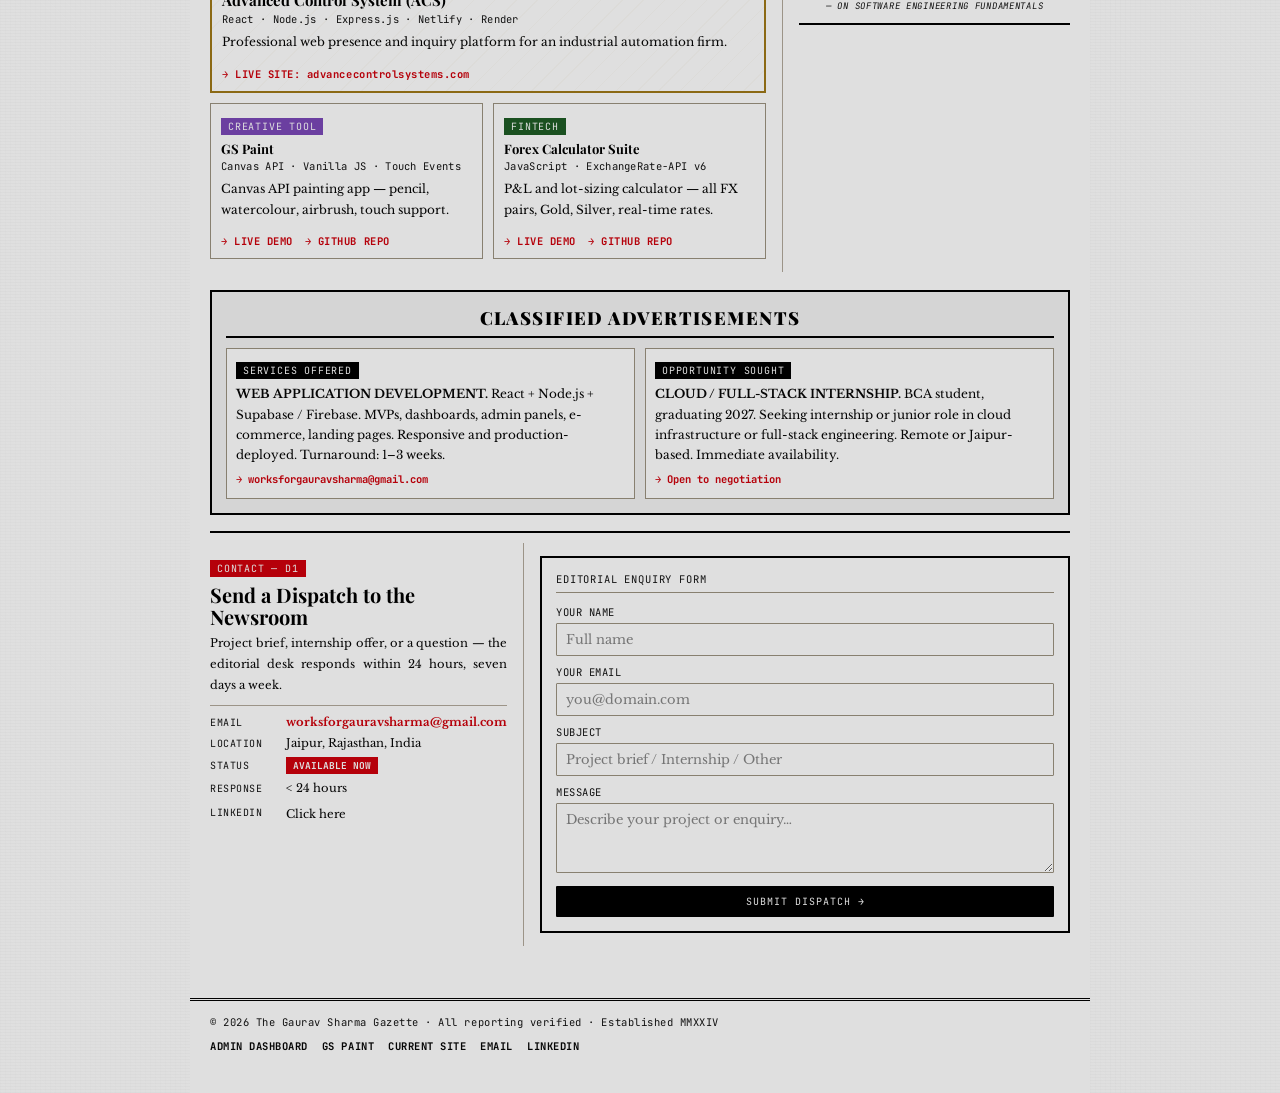
==== commit 8e9cdb50: "Multiple changes" ====
--- a/index.html
+++ b/index.html
@@ -89,28 +89,31 @@
           <div style="margin-top:13px">
             <span class="label outline">Profile</span>
             <div class="hl4">Who Is Gaurav Sharma?</div>
-            <p class="body" style="font-size:11px">BCA candidate at Poddar International College, Jaipur (class of
+            <p class="body" style="font-size:11px">BCA candidate at Poddar International College, Jaipur (Graduating in
               2027). Freelance web developer with production deployments. Aspiring cloud architect targeting AWS
               Solutions Architect certification.</p>
             <hr class="rule-l">
             <p class="body" style="font-size:11px;font-style:italic;color:var(--ink3)">"I build responsive, scalable web
               applications with a strong focus on performance and user experience — and I am heading toward cloud
               infrastructure next."</p>
-            <hr class="rule-l">
-            <div class="profile-details" style="display:flex;flex-direction:column;gap:5px">
-              <div class="detail-row">
-                <span class="detail-label">Location</span>
-                <span class="detail-value">Jaipur, Rajasthan</span>
-              </div>
-              <div class="detail-row">
-                <span class="detail-label">Stack</span>
-                <span class="detail-value">React · Node · Supabase · Firebase</span>
-              </div>
+          </div>
+
+          <!-- Experience -->
+          <hr class="rule-l" style="margin-top:11px;">
+          <span class="label" style="margin-bottom:8px;display:block;">Experience</span>
+          <div class="experience-box" style="margin-bottom:8px;">
+            <div class="proj-title" style="font-size:13px; margin-bottom:2px;">AI Agents Training Program · Coplur</div>
+            <div style="font-size:10px; color:var(--ink3); margin-top:2px;">June 2026 – Present · Jaipur, Rajasthan
+            </div>
+            <div style="margin-top:8px; display:flex; gap:6px; flex-wrap:wrap;">
+              <span class="experience-tag">PYTHON</span>
+              <span class="experience-tag">LLM WORKFLOWS</span>
+              <span class="experience-tag">ORCHESTRATION</span>
             </div>
           </div>
 
           <!-- Skills: The Developer's Technical Register -->
-          <hr class="rule-l" style="margin-top:11px;">
+          <hr class="rule-l" style="margin-top:14px;">
           <span class="label" style="margin-bottom:4px;display:block;">Skills — B1</span>
           <div class="hl4" style="margin-bottom:6px;">The Developer's Technical Register</div>
           <table class="sk-table">
@@ -218,9 +221,6 @@
                   <span class="pipeline-tag">CLOUD</span>
                   <strong style="color: #fff">AWS Solutions Architect Associate</strong>
                 </div>
-                <div style="font-size: 10.5px; line-height: 1.4; color: #c0b8a8; margin-top: 2px;">
-                  Mastering scalable cloud architecture, high availability patterns, and secure infrastructure design.
-                </div>
               </li>
               <li
                 style="flex-direction: column; align-items: flex-start; gap: 4px; padding: 8px 0; border-bottom: none;">
@@ -228,9 +228,6 @@
                   <span class="pipeline-tag">AI</span>
                   <strong style="color: #fff">AI Agents &amp; Orchestration</strong>
                 </div>
-                <div style="font-size: 10.5px; line-height: 1.4; color: #c0b8a8; margin-top: 2px;">
-                  Exploring autonomous agent frameworks and LLM integrations to build intelligent, workflow-agents
-                </div>
               </li>
             </ul>
           </div>
@@ -239,7 +236,7 @@
         <!-- COL 2: LEAD STORY — SERVERLESS ADMIN DASHBOARD -->
         <article class="col reveal-col">
           <span class="label red animate-pulse">Lead Story</span>
-          <h1 class="hl1">Serverless Admin Dashboard Revolutionises Dynamic Portfolio Management</h1>
+          <h1 class="hl1">Built a Fully Serverless Portfolio CMS on Firebase</h1>
           <div class="deck">Gaurav Sharma engineers a 100% serverless, glassmorphism-styled project management platform
             leveraging React, Vite, and Firebase Cloud Functions.</div>
           <div class="byline"><span class="byloc">JAIPUR, RAJASTHAN</span> Technology Desk</div>
@@ -390,8 +387,8 @@
               <span class="proj-card-tag" style="background:var(--accent)">Platform Engineering</span>
               <div class="proj-title" style="font-size:15px">Serverless Project Admin Dashboard</div>
               <div class="proj-tech">React · Vite · Firebase Cloud Functions · Firestore</div>
-              <div class="proj-body">Highly reusable portfolio platform with a dynamic, secure Admin Dashboard and
-                glassmorphism UI.</div>
+              <div class="proj-body">Serverless portfolio CMS — authenticated admin, dynamic project management, public
+                view.</div>
               <div style="display: flex; gap: 12px; margin-top: 8px;">
                 <a class="proj-link hover-underline" href="https://gs-admin-project-managment.netlify.app/admin"
                   target="_blank">→ LIVE DASHBOARD</a>
@@ -420,8 +417,7 @@
               <span class="proj-card-tag" style="background:#6b3fa0">Creative Tool</span>
               <div class="proj-title">GS Paint</div>
               <div class="proj-tech">Canvas API &middot; Vanilla JS &middot; Touch Events</div>
-              <div class="proj-body">Full-featured browser painting application with custom brush tools and native touch
-                support.</div>
+              <div class="proj-body">Canvas API painting app — pencil, watercolour, airbrush, touch support.</div>
               <div style="display: flex; gap: 12px; margin-top: 8px;">
                 <a class="proj-link hover-underline" href="https://gs-paint.netlify.app/" target="_blank">&rarr; LIVE
                   DEMO</a>
@@ -436,7 +432,7 @@
               <span class="proj-card-tag" style="background:#1a5020">FinTech</span>
               <div class="proj-title">Forex Calculator Suite</div>
               <div class="proj-tech">JavaScript · ExchangeRate-API v6</div>
-              <div class="proj-body">Live P&amp;L and lot-sizing calculator covering major FX pairs and precious metals.
+              <div class="proj-body">P&L and lot-sizing calculator — all FX pairs, Gold, Silver, real-time rates.
               </div>
               <div style="display: flex; gap: 12px; margin-top: 8px;">
                 <a class="proj-link hover-underline" href="https://gs-forex-calculator.netlify.app/" target="_blank">→
@@ -470,11 +466,6 @@
 
           <hr class="rule-l">
 
-          <div class="hl4">Currently In Progress</div>
-          <p class="body" style="font-size:11px;margin-top:3px">AWS Solutions Architect Associate · Docker &amp;
-            container
-            fundamentals · TypeScript migration of existing projects · Terraform basics</p>
-
           <blockquote class="pq" style="margin-top:12px">
             <p style="font-size:14px">"The stack is a tool. The thinking is the skill."</p>
             <cite>— on software engineering fundamentals</cite>
@@ -489,7 +480,7 @@
           <h3 class="class-title">Classified Advertisements</h3>
           <div class="class-grid">
             <div class="class-item">
-              <span class="class-tag red">Services Offered</span>
+              <span class="class-tag">Services Offered</span>
               <div class="class-body">
                 <strong>WEB APPLICATION DEVELOPMENT.</strong> React + Node.js + Supabase / Firebase. MVPs, dashboards,
                 admin
@@ -504,23 +495,6 @@
                 junior role in cloud infrastructure or full-stack engineering. Remote or Jaipur-based. Immediate
                 availability.
                 <span class="class-ref">→ Open to negotiation</span>
-              </div>
-            </div>
-            <div class="class-item">
-              <span class="class-tag">Technical Services</span>
-              <div class="class-body">
-                <strong>SUPABASE & FIREBASE BACKEND SETUP.</strong> Auth, realtime subscriptions, row-level security /
-                Firestore rules, cloud
-                functions, database schema design, and third-party API integration. Fixed-price packages available.
-                <span class="class-ref">→ Enquire by email</span>
-              </div>
-            </div>
-            <div class="class-item">
-              <span class="class-tag red">Notice</span>
-              <div class="class-body">
-                <strong>FREELANCE CALENDAR: OPEN.</strong> Accepting new client enquiries. Startup MVPs, SaaS feature
-                builds, and portfolio projects welcome. Response guaranteed within 24 hours, seven days a week.
-                <span class="class-ref">→ worksforgauravsharma@gmail.com</span>
               </div>
             </div>
           </div>
--- a/style.css
+++ b/style.css
@@ -333,7 +333,7 @@
   display: flex;
   align-items: center;
   height: 100%;
-  animation: tick 34s linear infinite;
+  animation: tick 26s linear infinite;
   white-space: nowrap;
   will-change: transform;
   backface-visibility: hidden;
@@ -684,6 +684,26 @@
   letter-spacing: .08em;
   background: var(--accent);
   color: var(--paper);
+  padding: 1px 5px;
+  flex-shrink: 0;
+}
+
+/* Sidebar Experience Box */
+.experience-box {
+  background: rgba(0,0,0,0.035);
+  border: 1px solid var(--rule);
+  padding: 12px;
+  border-radius: 2px;
+}
+
+.experience-tag {
+  font-family: var(--mono);
+  font-size: 8.5px;
+  font-weight: 700;
+  letter-spacing: .08em;
+  background: rgba(0,0,0,0.04);
+  color: var(--ink);
+  border: 1px solid var(--rule2);
   padding: 1px 5px;
   flex-shrink: 0;
 }
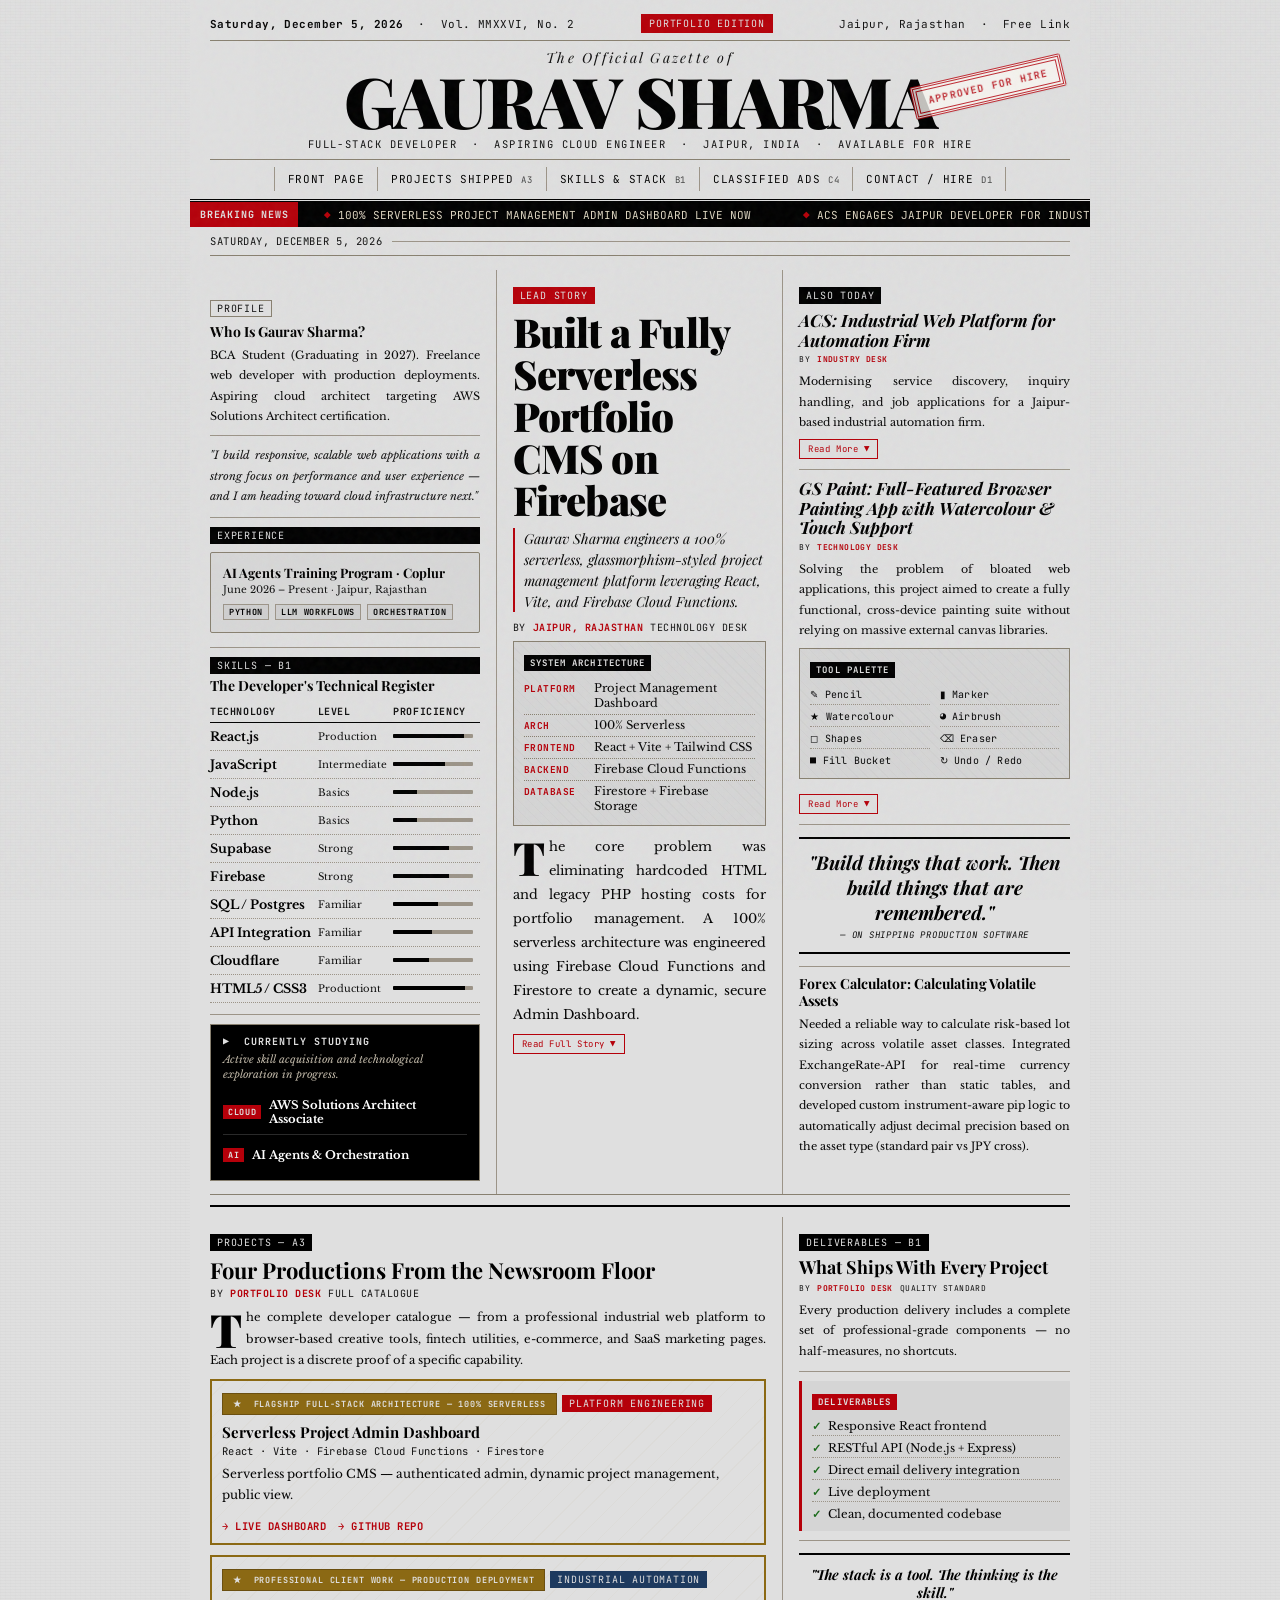
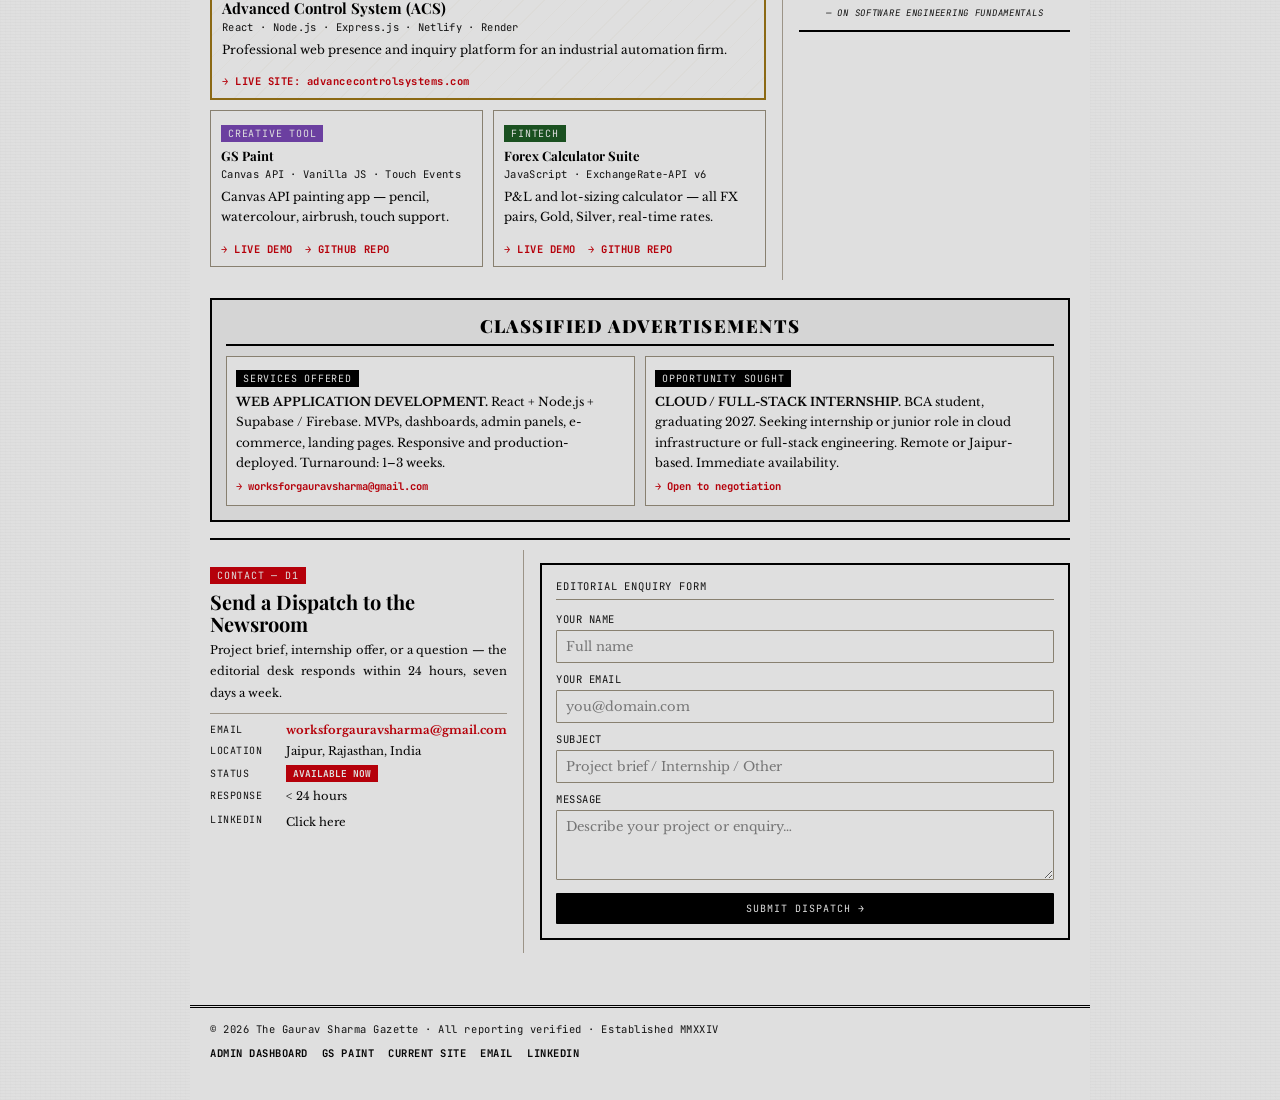
==== commit 162390b7: "Remove Poddar from who?" ====
--- a/index.html
+++ b/index.html
@@ -89,7 +89,7 @@
           <div style="margin-top:13px">
             <span class="label outline">Profile</span>
             <div class="hl4">Who Is Gaurav Sharma?</div>
-            <p class="body" style="font-size:11px">BCA candidate at Poddar International College, Jaipur (Graduating in
+            <p class="body" style="font-size:11px">BCA Student (Graduating in
               2027). Freelance web developer with production deployments. Aspiring cloud architect targeting AWS
               Solutions Architect certification.</p>
             <hr class="rule-l">
@@ -153,6 +153,15 @@
                 </td>
               </tr>
               <tr>
+                <td>Python</td>
+                <td style="font-size:10px;color:var(--ink3)">Basics</td>
+                <td>
+                  <div class="bar">
+                    <div class="bar-f" style="width:30%"></div>
+                  </div>
+                </td>
+              </tr>
+              <tr>
                 <td>Supabase</td>
                 <td style="font-size:10px;color:var(--ink3)">Strong</td>
                 <td>
@@ -171,6 +180,33 @@
                 </td>
               </tr>
               <tr>
+                <td>SQL / Postgres</td>
+                <td style="font-size:10px;color:var(--ink3)">Familiar</td>
+                <td>
+                  <div class="bar">
+                    <div class="bar-f" style="width:56%"></div>
+                  </div>
+                </td>
+              </tr>
+              <tr>
+                <td>API Integration</td>
+                <td style="font-size:10px;color:var(--ink3)">Familiar</td>
+                <td>
+                  <div class="bar">
+                    <div class="bar-f" style="width:48%"></div>
+                  </div>
+                </td>
+              </tr>
+              <tr>
+                <td>Cloudflare</td>
+                <td style="font-size:10px;color:var(--ink3)">Familiar</td>
+                <td>
+                  <div class="bar">
+                    <div class="bar-f" style="width:45%"></div>
+                  </div>
+                </td>
+              </tr>
+              <tr>
                 <td>HTML5 / CSS3</td>
                 <td style="font-size:10px;color:var(--ink3)">Productiont</td>
                 <td>
@@ -179,34 +215,6 @@
                   </div>
                 </td>
               </tr>
-              <tr>
-                <td>SQL / Postgres</td>
-                <td style="font-size:10px;color:var(--ink3)">Familiar</td>
-                <td>
-                  <div class="bar">
-                    <div class="bar-f" style="width:56%"></div>
-                  </div>
-                </td>
-              </tr>
-              <tr>
-                <td>API Integration</td>
-                <td style="font-size:10px;color:var(--ink3)">Familiar</td>
-                <td>
-                  <div class="bar">
-                    <div class="bar-f" style="width:48%"></div>
-                  </div>
-                </td>
-              </tr>
-              <tr>
-                <td>Cloudflare</td>
-                <td style="font-size:10px;color:var(--ink3)">Familiar</td>
-                <td>
-                  <div class="bar">
-                    <div class="bar-f" style="width:45%"></div>
-                  </div>
-                </td>
-              </tr>
-
             </tbody>
           </table>
 
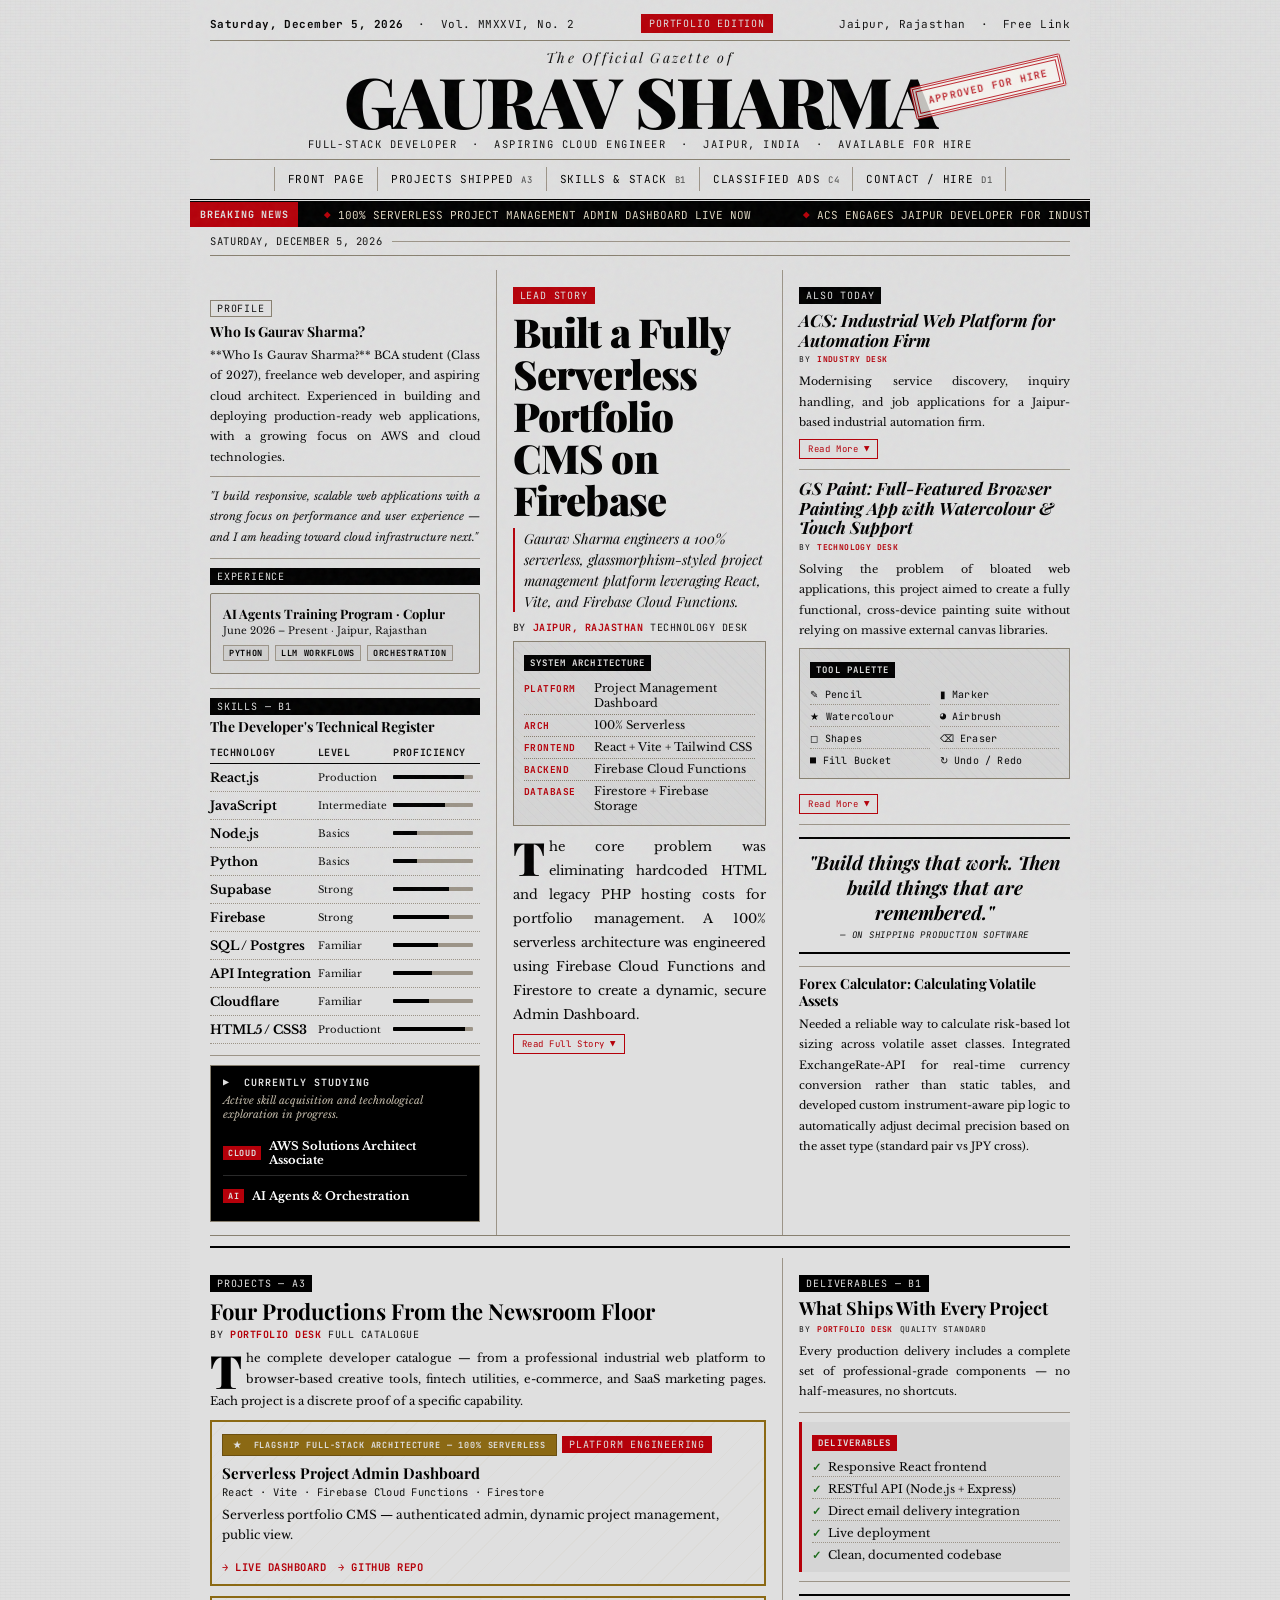
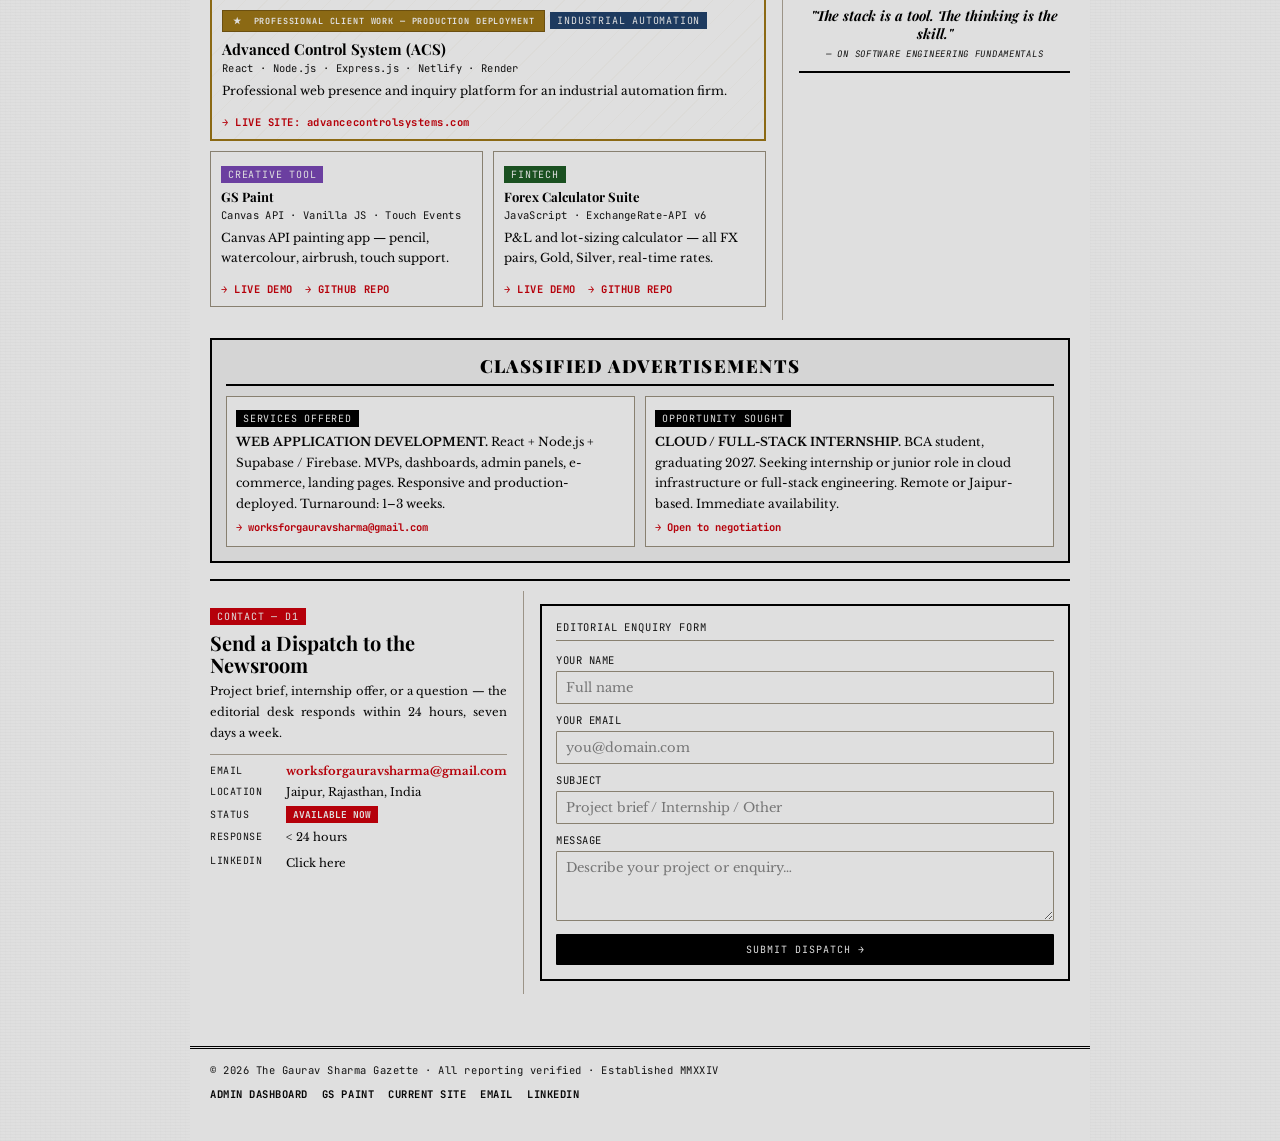
==== commit d2a25494: "Changed who? block para" ====
--- a/index.html
+++ b/index.html
@@ -89,9 +89,11 @@
           <div style="margin-top:13px">
             <span class="label outline">Profile</span>
             <div class="hl4">Who Is Gaurav Sharma?</div>
-            <p class="body" style="font-size:11px">BCA Student (Graduating in
-              2027). Freelance web developer with production deployments. Aspiring cloud architect targeting AWS
-              Solutions Architect certification.</p>
+            <p class="body" style="font-size:11px">**Who Is Gaurav Sharma?**
+              BCA student (Class of 2027), freelance web developer, and aspiring cloud architect. Experienced in
+              building and deploying production-ready web applications, with a growing focus on AWS and cloud
+              technologies.
+            </p>
             <hr class="rule-l">
             <p class="body" style="font-size:11px;font-style:italic;color:var(--ink3)">"I build responsive, scalable web
               applications with a strong focus on performance and user experience — and I am heading toward cloud
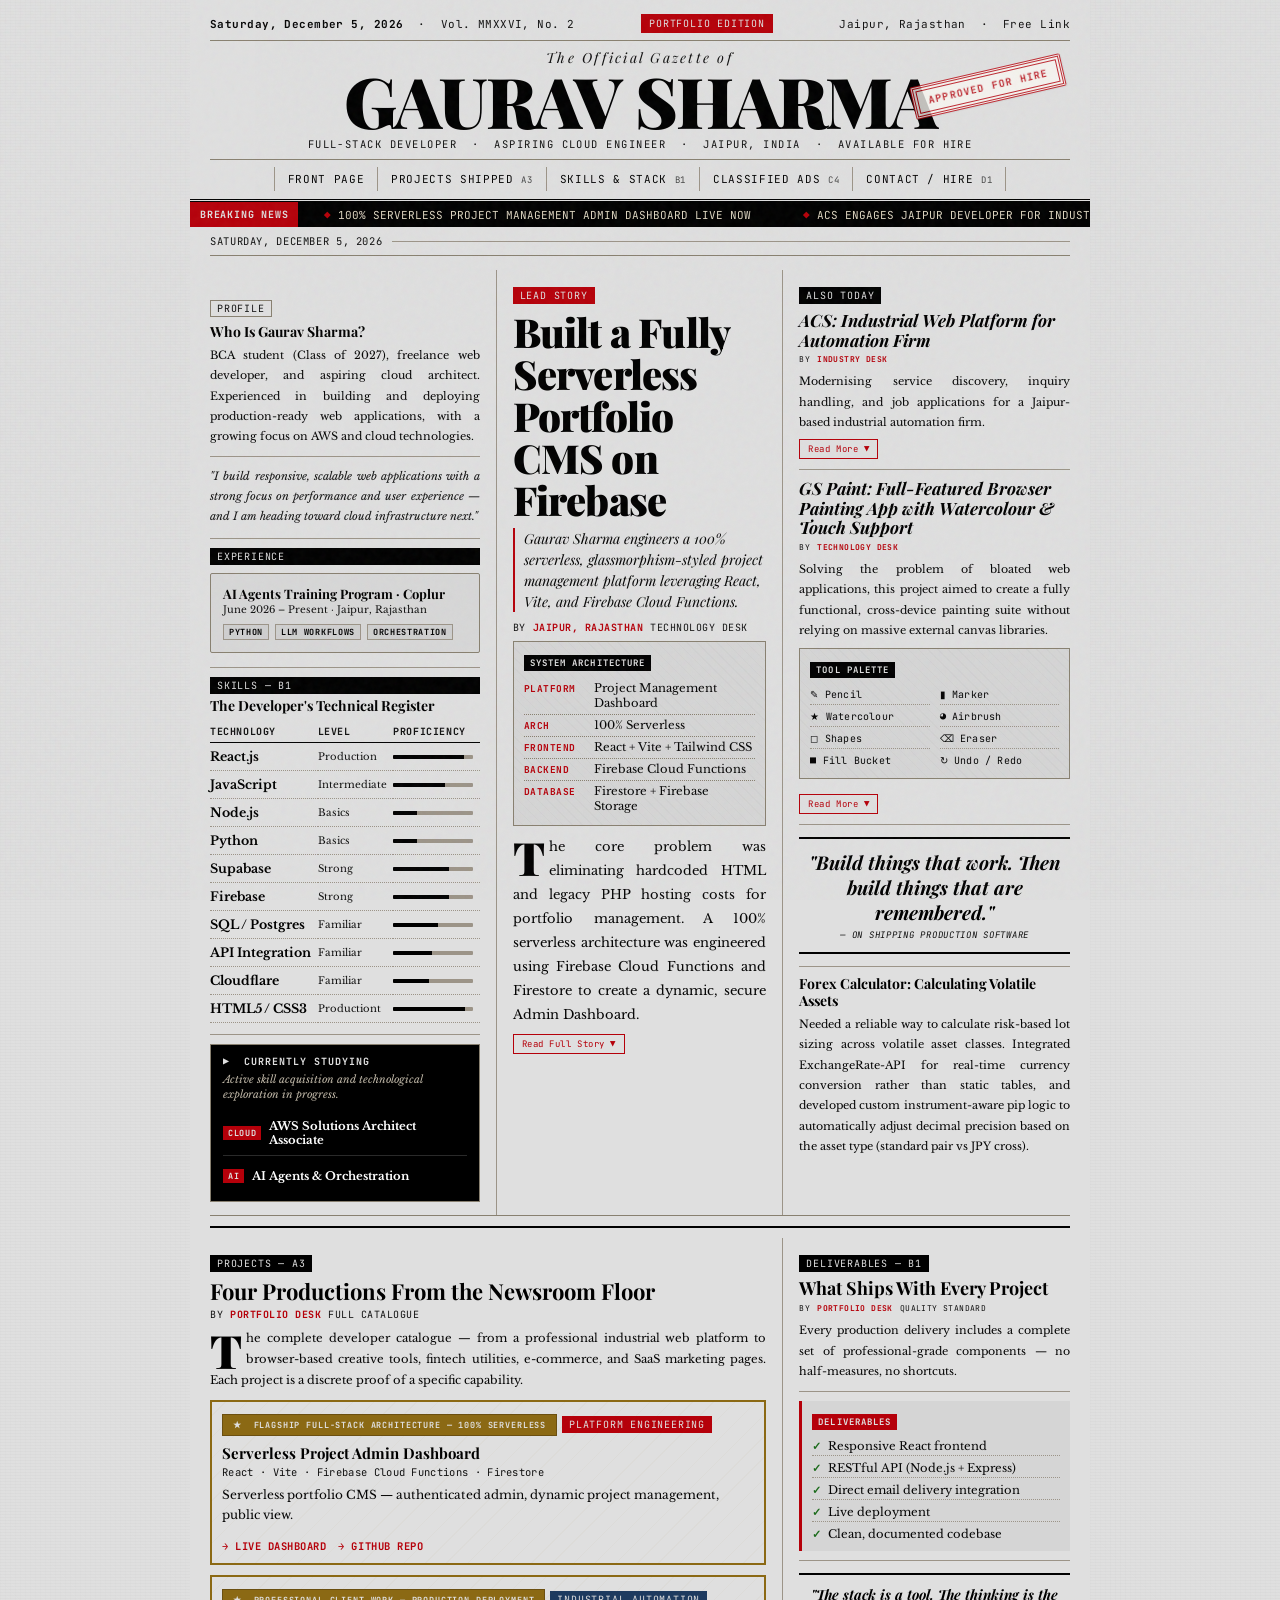
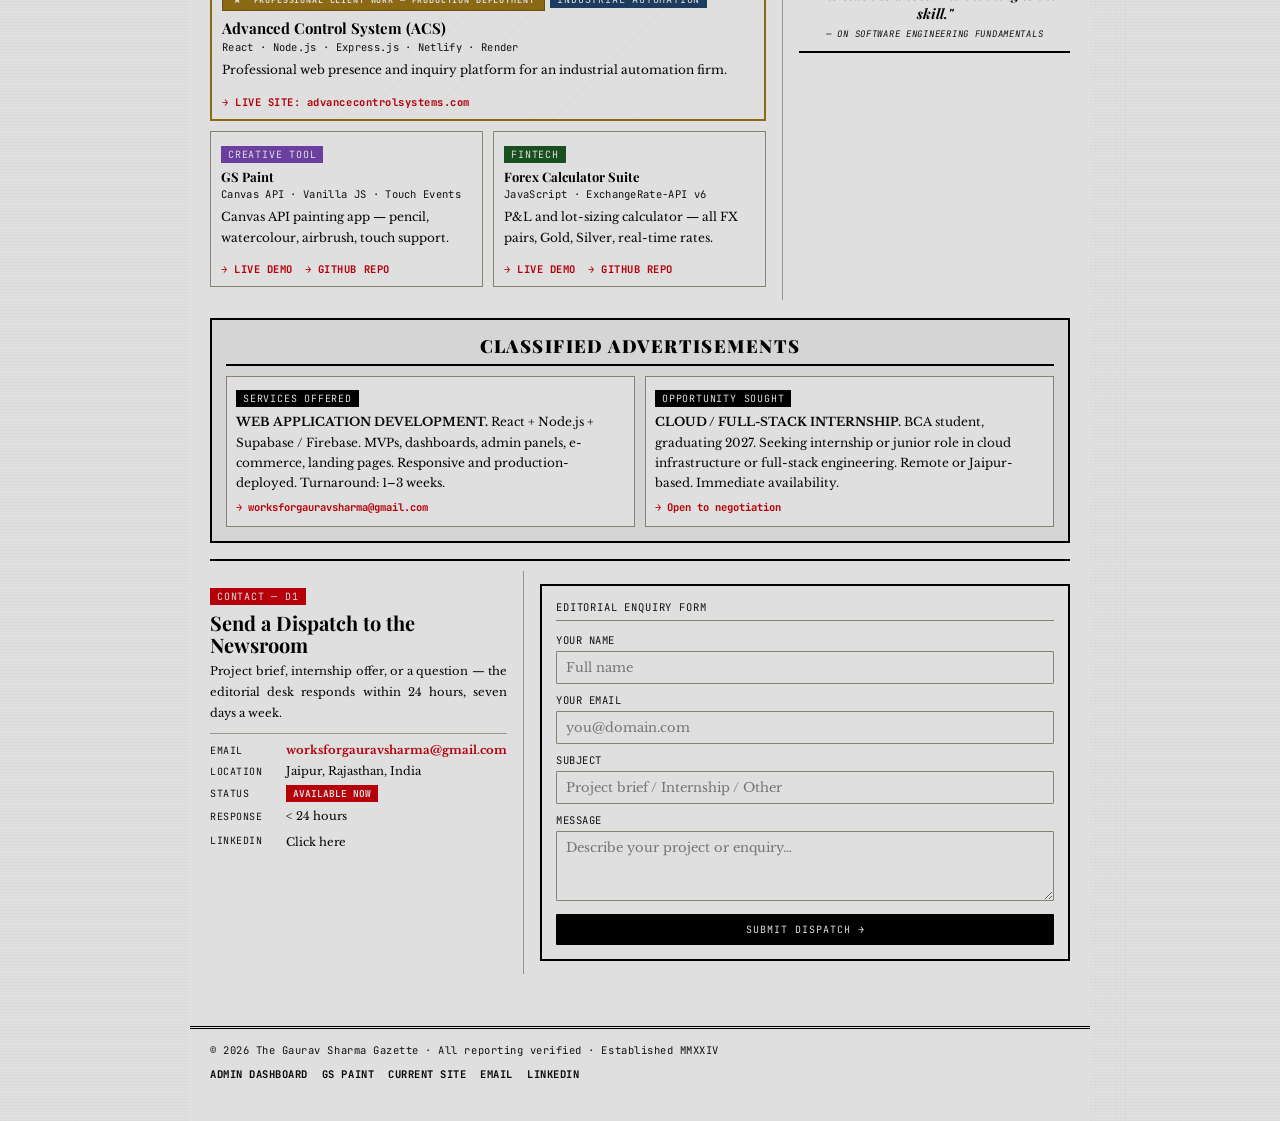
==== commit b3f85723: "Changed who? block para" ====
--- a/index.html
+++ b/index.html
@@ -89,8 +89,8 @@
           <div style="margin-top:13px">
             <span class="label outline">Profile</span>
             <div class="hl4">Who Is Gaurav Sharma?</div>
-            <p class="body" style="font-size:11px">**Who Is Gaurav Sharma?**
-              BCA student (Class of 2027), freelance web developer, and aspiring cloud architect. Experienced in
+            <p class="body" style="font-size:11px">BCA student (Class of 2027), freelance web developer, and aspiring
+              cloud architect. Experienced in
               building and deploying production-ready web applications, with a growing focus on AWS and cloud
               technologies.
             </p>
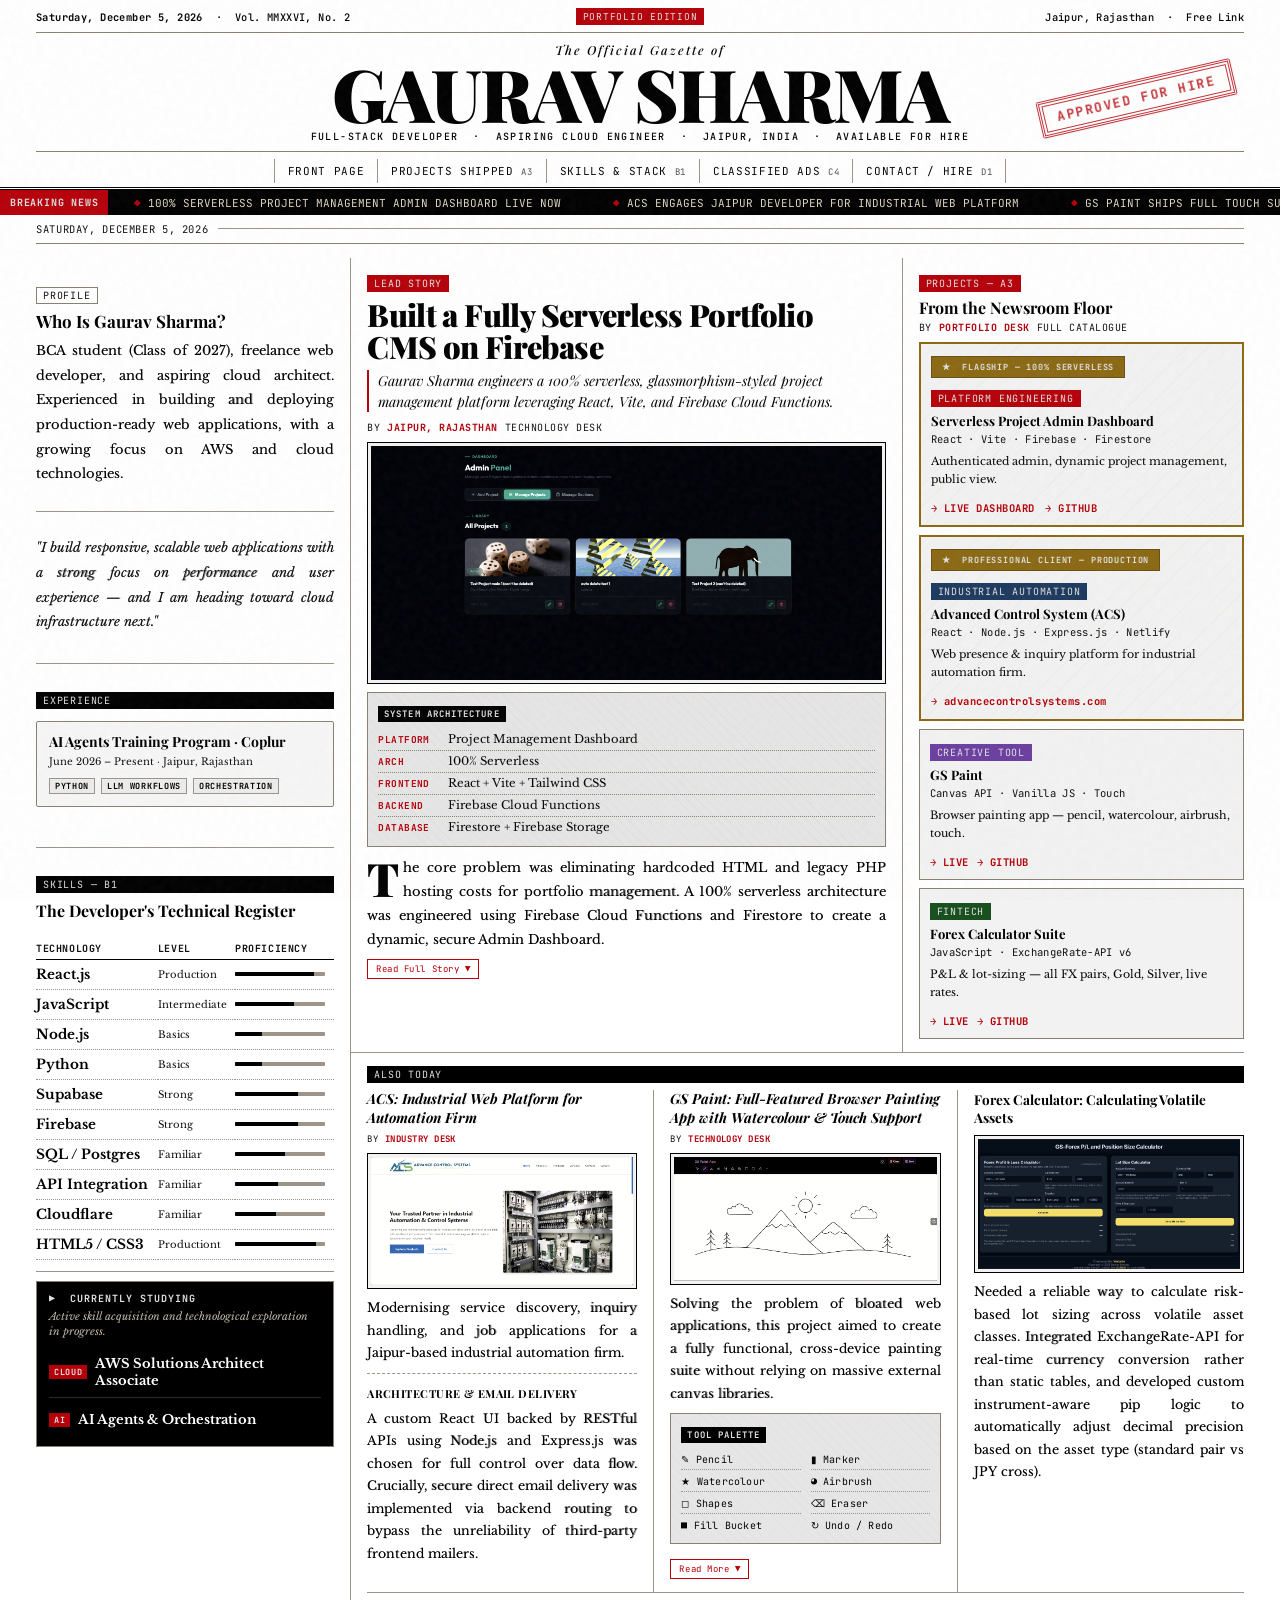
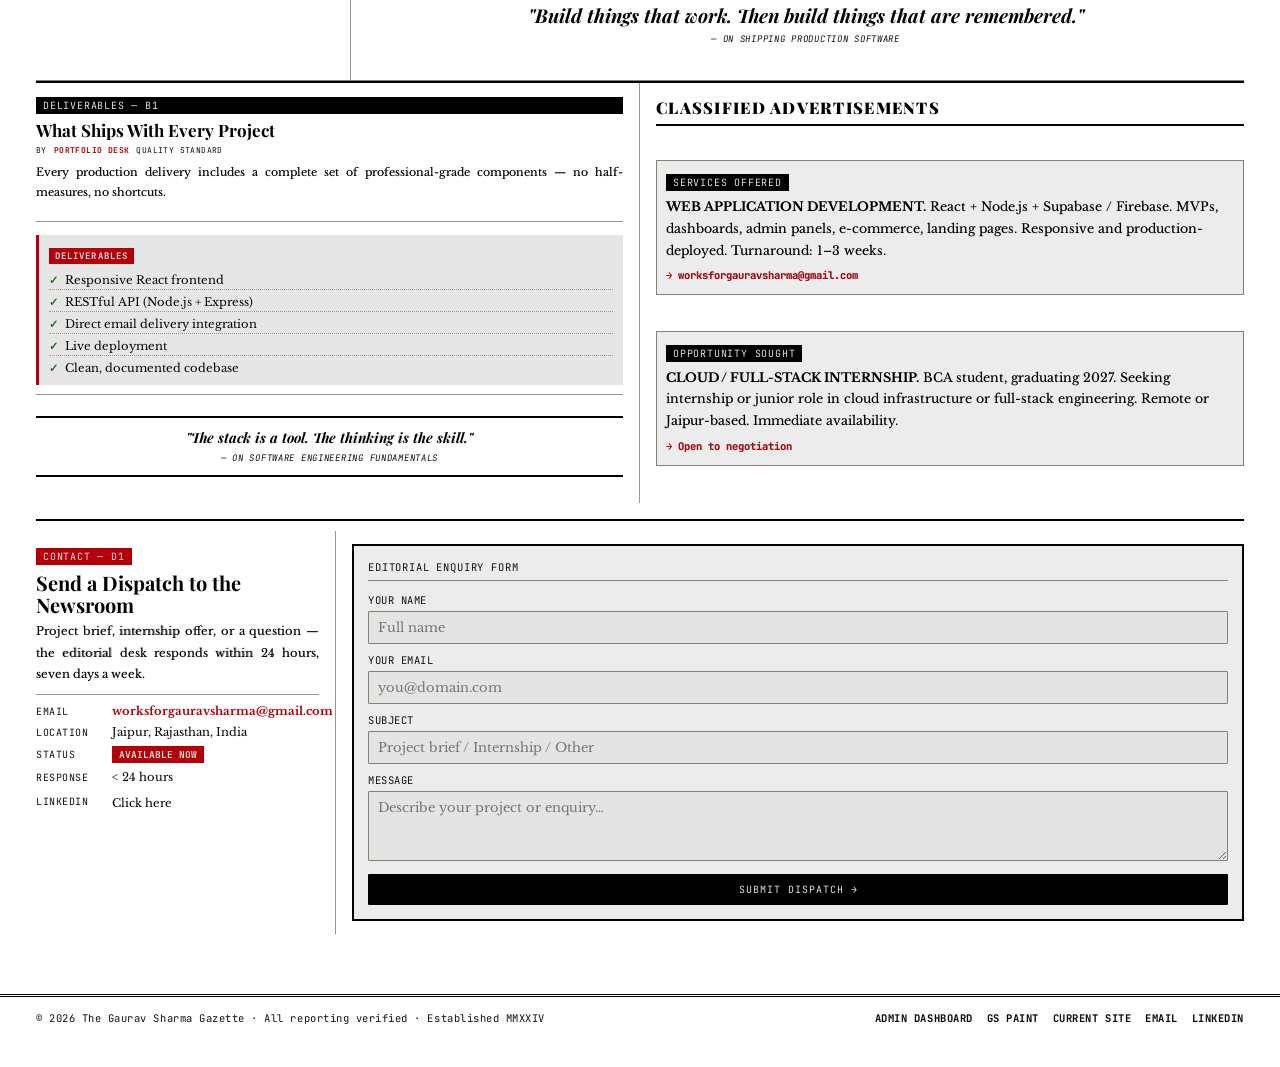
==== commit fefc84a5: "Multiple Changes: 1) Changed Background Texture, 2) Changed the whole PC Layout, 3) Added Images to " ====
--- a/index.html
+++ b/index.html
@@ -3,7 +3,7 @@
 
 <head>
   <meta charset="UTF-8">
-  <meta name="viewport" content="width=900, shrink-to-fit=no">
+  <meta name="viewport" content="width=1024">
   <title>The Gaurav Sharma Gazette — Full-Stack Developer & Aspiring Cloud Engineer Portfolio</title>
   <meta name="description"
     content="Official developer portfolio of Gaurav Sharma. Discover full-stack applications like GS Paint and Forex Calculator. Netlify deployed.">
@@ -85,29 +85,29 @@
       <section class="grid3 reveal-section" id="about">
 
         <!-- COL 1: INDEX + PROFILE -->
-        <article class="col reveal-col">
-          <div style="margin-top:13px">
+        <article class="col reveal-col profile-col">
+          <div style="margin-top:12px">
             <span class="label outline">Profile</span>
-            <div class="hl4">Who Is Gaurav Sharma?</div>
+            <div class="hl4" style="font-size: 17px; margin-bottom: 8px;">Who Is Gaurav Sharma?</div>
             <p class="body" style="font-size:11px">BCA student (Class of 2027), freelance web developer, and aspiring
               cloud architect. Experienced in
               building and deploying production-ready web applications, with a growing focus on AWS and cloud
               technologies.
             </p>
-            <hr class="rule-l">
+            <hr class="rule-l" style="margin: 24px 0;">
             <p class="body" style="font-size:11px;font-style:italic;color:var(--ink3)">"I build responsive, scalable web
               applications with a strong focus on performance and user experience — and I am heading toward cloud
               infrastructure next."</p>
           </div>
 
           <!-- Experience -->
-          <hr class="rule-l" style="margin-top:11px;">
-          <span class="label" style="margin-bottom:8px;display:block;">Experience</span>
-          <div class="experience-box" style="margin-bottom:8px;">
-            <div class="proj-title" style="font-size:13px; margin-bottom:2px;">AI Agents Training Program · Coplur</div>
+          <hr class="rule-l" style="margin: 28px 0;">
+          <span class="label" style="margin-bottom:12px;display:block;">Experience</span>
+          <div class="experience-box" style="margin-bottom:12px;">
+            <div class="proj-title" style="font-size:13px; margin-bottom:4px;">AI Agents Training Program · Coplur</div>
             <div style="font-size:10px; color:var(--ink3); margin-top:2px;">June 2026 – Present · Jaipur, Rajasthan
             </div>
-            <div style="margin-top:8px; display:flex; gap:6px; flex-wrap:wrap;">
+            <div style="margin-top:10px; display:flex; gap:6px; flex-wrap:wrap;">
               <span class="experience-tag">PYTHON</span>
               <span class="experience-tag">LLM WORKFLOWS</span>
               <span class="experience-tag">ORCHESTRATION</span>
@@ -115,9 +115,9 @@
           </div>
 
           <!-- Skills: The Developer's Technical Register -->
-          <hr class="rule-l" style="margin-top:14px;">
-          <span class="label" style="margin-bottom:4px;display:block;">Skills — B1</span>
-          <div class="hl4" style="margin-bottom:6px;">The Developer's Technical Register</div>
+          <hr class="rule-l" style="margin: 28px 0;">
+          <span class="label" style="margin-bottom:8px;display:block;">Skills — B1</span>
+          <div class="hl4" style="margin-bottom:12px;">The Developer's Technical Register</div>
           <table class="sk-table">
             <thead>
               <tr>
@@ -244,12 +244,19 @@
         </article>
 
         <!-- COL 2: LEAD STORY — SERVERLESS ADMIN DASHBOARD -->
-        <article class="col reveal-col">
+        <article class="col reveal-col lead-story-col">
           <span class="label red animate-pulse">Lead Story</span>
           <h1 class="hl1">Built a Fully Serverless Portfolio CMS on Firebase</h1>
           <div class="deck">Gaurav Sharma engineers a 100% serverless, glassmorphism-styled project management platform
             leveraging React, Vite, and Firebase Cloud Functions.</div>
           <div class="byline"><span class="byloc">JAIPUR, RAJASTHAN</span> Technology Desk</div>
+
+          <!-- Lead Story Image -->
+          <figure class="news-photo-figure">
+            <a href="https://gs-admin-project-managment.netlify.app" target="_blank" class="news-photo-link">
+              <img class="news-photo" src="Img/Project-Dashboard.png" alt="Serverless Portfolio Dashboard">
+            </a>
+          </figure>
 
           <!-- Project Specs Infographic -->
           <div class="news-infographic" style="margin-bottom:9px;">
@@ -291,88 +298,190 @@
               automated 15-minute data-wipe Cloud Function was developed. Any data created by a guest user is
               systematically purged, ensuring the dashboard permanently resets itself.</p>
           </div>
-        </article>
-
-        <!-- COL 3: SECONDARY STORIES -->
-        <article class="col reveal-col">
-          <span class="label">Also Today</span>
-
-          <!-- ACS -->
-          <div class="story-preview-box">
-            <div class="hl3">ACS: Industrial Web Platform for Automation Firm</div>
-            <div class="byline" style="font-size:8px"><span class="byloc">INDUSTRY DESK</span></div>
-            <p class="body" style="font-size:11px">Modernising service discovery, inquiry handling, and job applications
-              for a Jaipur-based industrial automation firm.</p>
-            <button class="expand-btn" data-target="acs-side">Read More &#9660;</button>
-
-            <div class="article-full" id="acs-side">
-              <h4 class="hl4"
-                style="margin-top:4px;margin-bottom:6px;font-size:11px;font-weight:bold;text-transform:uppercase;letter-spacing:0.04em;">
-                Architecture &amp; Email Delivery</h4>
-              <p class="body" style="font-size:11px">A custom React UI backed by RESTful APIs using Node.js and
-                Express.js was chosen for full control over data flow. Crucially, secure direct email delivery was
-                implemented via backend routing to bypass the unreliability of third-party frontend mailers.</p>
-            </div>
-          </div>
-
-          <hr class="rule-l">
-
-          <!-- GS Paint -->
-          <div class="story-preview-box">
-            <div class="hl3">GS Paint: Full-Featured Browser Painting App with Watercolour &amp; Touch Support</div>
-            <div class="byline" style="font-size:8px"><span class="byloc">TECHNOLOGY DESK</span></div>
-            <p class="body" style="font-size:11px">Solving the problem of bloated web applications, this project aimed
-              to create a fully functional, cross-device painting suite without relying on massive external canvas
-              libraries.</p>
-            <!-- GS Paint Tool Palette Infographic -->
-            <div class="news-infographic" style="margin:8px 0;">
-              <div class="infographic-title">Tool Palette</div>
-              <div class="tool-palette-grid">
-                <div class="tool-item">&#9998; Pencil</div>
-                <div class="tool-item">&#9646; Marker</div>
-                <div class="tool-item">&#9733; Watercolour</div>
-                <div class="tool-item">&#9685; Airbrush</div>
-                <div class="tool-item">&#9723; Shapes</div>
-                <div class="tool-item">&#9003; Eraser</div>
-                <div class="tool-item">&#9632; Fill Bucket</div>
-                <div class="tool-item">&#8635; Undo / Redo</div>
-              </div>
-            </div>
-            <button class="expand-btn" data-target="gspaint">Read More &#9660;</button>
-
-            <div class="article-full" id="gspaint">
-              <h4 class="hl4"
-                style="margin-top:4px;margin-bottom:6px;font-size:11px;font-weight:bold;text-transform:uppercase;letter-spacing:0.04em;">
-                Native APIs &amp; State Management</h4>
-              <p class="body" style="font-size:11px">The native HTML5 Canvas API paired with Vanilla JS was selected to
-                ensure maximum performance and zero dependency overhead. A custom unlimited undo/redo stack was
-                engineered to track canvas state changes without memory leaks, operating alongside a unified touch/mouse
-                event handler.</p>
-            </div>
-          </div>
-
-          <hr class="rule-l">
-
-          <!-- Pullquote -->
-          <blockquote class="pq">
+
+          <!-- Pullquote duplicate for mobile layout -->
+          <blockquote class="pq also-pullquote lead-story-pq">
             <p>"Build things that work. Then build things that are remembered."</p>
             <cite>— on shipping production software</cite>
           </blockquote>
 
-          <hr class="rule-l">
-
-          <!-- Forex Calculator brief -->
-          <div class="story-preview-box">
-            <div class="hl4">Forex Calculator: Calculating Volatile Assets</div>
-            <p class="body" style="font-size:11px">Needed a reliable way to calculate risk-based lot sizing across
-              volatile asset classes. Integrated ExchangeRate-API for real-time currency conversion rather than static
-              tables, and developed custom instrument-aware pip logic to automatically adjust decimal precision based on
-              the asset type (standard pair vs JPY cross).
-            </p>
-          </div>
-
-
-        </article>
+        </article>
+
+        <!-- COL 3: SECONDARY STORIES -->
+        <article class="col reveal-col also-today-col">
+          <span class="label">Also Today</span>
+
+          <!-- 3 stories side-by-side row -->
+          <div class="also-stories-row">
+
+            <!-- ACS -->
+            <div class="story-preview-box also-story-item">
+              <div class="hl3">ACS: Industrial Web Platform for Automation Firm</div>
+              <div class="byline" style="font-size:8px"><span class="byloc">INDUSTRY DESK</span></div>
+
+              <!-- ACS Image -->
+              <figure class="news-photo-figure">
+                <a href="https://advancecontrolsystems.com" target="_blank" class="news-photo-link">
+                  <img class="news-photo" src="Img/ACS.png" alt="ACS Industrial Web Platform">
+                </a>
+              </figure>
+              <p class="body" style="font-size:11px">Modernising service discovery, inquiry handling, and job
+                applications
+                for a Jaipur-based industrial automation firm.</p>
+              <div id="acs-side" style="margin-top: 8px; padding-top: 9px; border-top: 1px dashed var(--rule2);">
+                <h4 class="hl4"
+                  style="margin-top:4px;margin-bottom:6px;font-size:11px;font-weight:bold;text-transform:uppercase;letter-spacing:0.04em;">
+                  Architecture &amp; Email Delivery</h4>
+                <p class="body" style="font-size:11px">A custom React UI backed by RESTful APIs using Node.js and
+                  Express.js was chosen for full control over data flow. Crucially, secure direct email delivery was
+                  implemented via backend routing to bypass the unreliability of third-party frontend mailers.</p>
+              </div>
+            </div>
+
+            <!-- GS Paint -->
+            <div class="story-preview-box also-story-item">
+              <div class="hl3">GS Paint: Full-Featured Browser Painting App with Watercolour &amp; Touch Support</div>
+              <div class="byline" style="font-size:8px"><span class="byloc">TECHNOLOGY DESK</span></div>
+
+              <!-- GS Paint Image -->
+              <figure class="news-photo-figure">
+                <a href="https://gs-paint.netlify.app/" target="_blank" class="news-photo-link">
+                  <img class="news-photo" src="Img/Paint.png" alt="GS Paint Browser Painting App">
+                </a>
+              </figure>
+              <p class="body" style="font-size:11px">Solving the problem of bloated web applications, this project aimed
+                to create a fully functional, cross-device painting suite without relying on massive external canvas
+                libraries.</p>
+              <!-- GS Paint Tool Palette Infographic -->
+              <div class="news-infographic" style="margin:8px 0;">
+                <div class="infographic-title">Tool Palette</div>
+                <div class="tool-palette-grid">
+                  <div class="tool-item">&#9998; Pencil</div>
+                  <div class="tool-item">&#9646; Marker</div>
+                  <div class="tool-item">&#9733; Watercolour</div>
+                  <div class="tool-item">&#9685; Airbrush</div>
+                  <div class="tool-item">&#9723; Shapes</div>
+                  <div class="tool-item">&#9003; Eraser</div>
+                  <div class="tool-item">&#9632; Fill Bucket</div>
+                  <div class="tool-item">&#8635; Undo / Redo</div>
+                </div>
+              </div>
+              <button class="expand-btn" data-target="gspaint">Read More &#9660;</button>
+
+              <div class="article-full" id="gspaint">
+                <h4 class="hl4"
+                  style="margin-top:4px;margin-bottom:6px;font-size:11px;font-weight:bold;text-transform:uppercase;letter-spacing:0.04em;">
+                  Native APIs &amp; State Management</h4>
+                <p class="body" style="font-size:11px">The native HTML5 Canvas API paired with Vanilla JS was selected
+                  to
+                  ensure maximum performance and zero dependency overhead. A custom unlimited undo/redo stack was
+                  engineered to track canvas state changes without memory leaks, operating alongside a unified
+                  touch/mouse
+                  event handler.</p>
+              </div>
+            </div>
+
+            <!-- Forex Calculator brief -->
+            <div class="story-preview-box also-story-item">
+              <div class="hl4">Forex Calculator: Calculating Volatile Assets</div>
+
+              <!-- Forex Image -->
+              <figure class="news-photo-figure">
+                <a href="https://gs-forex-calculator.netlify.app/" target="_blank" class="news-photo-link">
+                  <img class="news-photo" src="Img/Forex.png" alt="Forex Calculator Interface">
+                </a>
+              </figure>
+              <p class="body" style="font-size:11px">Needed a reliable way to calculate risk-based lot sizing across
+                volatile asset classes. Integrated ExchangeRate-API for real-time currency conversion rather than static
+                tables, and developed custom instrument-aware pip logic to automatically adjust decimal precision based
+                on
+                the asset type (standard pair vs JPY cross).
+              </p>
+            </div>
+
+          </div><!-- /.also-stories-row -->
+
+          <!-- Pullquote — full width below the 3 stories -->
+          <blockquote class="pq also-pullquote">
+            <p>"Build things that work. Then build things that are remembered."</p>
+            <cite>— on shipping production software</cite>
+          </blockquote>
+
+        </article>
+
+
+        <!-- COL 4 (DESKTOP ONLY): PROJECTS — shown on wide screens, hidden on mobile/tablet -->
+        <article class="col reveal-col desktop-projects-col">
+          <span class="label red">Projects — A3</span>
+          <h2 class="hl2" style="font-size:16px">From the Newsroom Floor</h2>
+          <div class="byline"><span class="byloc">PORTFOLIO DESK</span> Full Catalogue</div>
+
+          <div class="proj-grid" style="grid-template-columns:1fr; gap:8px; margin-top:8px;">
+
+            <!-- Serverless Admin Dashboard -->
+            <div class="proj-card proj-card-pro" style="grid-column:1/-1">
+              <div class="proj-pro-banner">★ &nbsp;Flagship — 100% Serverless</div>
+              <span class="proj-card-tag" style="background:var(--accent)">Platform Engineering</span>
+              <div class="proj-title" style="font-size:13px">Serverless Project Admin Dashboard</div>
+              <div class="proj-tech">React · Vite · Firebase · Firestore</div>
+              <div class="proj-body" style="font-size:11px">Authenticated admin, dynamic project management, public
+                view.</div>
+              <div style="display:flex;gap:10px;margin-top:6px;flex-wrap:wrap">
+                <a class="proj-link hover-underline" href="https://gs-admin-project-managment.netlify.app/admin"
+                  target="_blank">→ LIVE DASHBOARD</a>
+                <a class="proj-link hover-underline"
+                  href="https://github.com/Gaurav-900/Serverless-Projects-Management-Dashboard" target="_blank">→
+                  GITHUB</a>
+              </div>
+            </div>
+
+            <!-- ACS -->
+            <div class="proj-card proj-card-pro" style="grid-column:1/-1">
+              <div class="proj-pro-banner">★ &nbsp;Professional Client — Production</div>
+              <span class="proj-card-tag" style="background:#1d3a5f">Industrial Automation</span>
+              <div class="proj-title" style="font-size:13px">Advanced Control System (ACS)</div>
+              <div class="proj-tech">React · Node.js · Express.js · Netlify</div>
+              <div class="proj-body" style="font-size:11px">Web presence & inquiry platform for industrial automation
+                firm.</div>
+              <div style="margin-top:6px">
+                <a class="proj-link hover-underline" href="https://advancecontrolsystems.com" target="_blank">→
+                  advancecontrolsystems.com</a>
+              </div>
+            </div>
+
+            <!-- GS Paint -->
+            <div class="proj-card">
+              <span class="proj-card-tag" style="background:#6b3fa0">Creative Tool</span>
+              <div class="proj-title">GS Paint</div>
+              <div class="proj-tech">Canvas API · Vanilla JS · Touch</div>
+              <div class="proj-body" style="font-size:11px">Browser painting app — pencil, watercolour, airbrush, touch.
+              </div>
+              <div style="display:flex;gap:8px;margin-top:6px;flex-wrap:wrap">
+                <a class="proj-link hover-underline" href="https://gs-paint.netlify.app/" target="_blank">&rarr;
+                  LIVE</a>
+                <a class="proj-link hover-underline" href="https://github.com/Gaurav-900/GS_Paint_App" target="_blank">→
+                  GITHUB</a>
+              </div>
+            </div>
+
+            <!-- Forex Calculator -->
+            <div class="proj-card">
+              <span class="proj-card-tag" style="background:#1a5020">FinTech</span>
+              <div class="proj-title">Forex Calculator Suite</div>
+              <div class="proj-tech">JavaScript · ExchangeRate-API v6</div>
+              <div class="proj-body" style="font-size:11px">P&amp;L &amp; lot-sizing — all FX pairs, Gold, Silver, live
+                rates.</div>
+              <div style="display:flex;gap:8px;margin-top:6px;flex-wrap:wrap">
+                <a class="proj-link hover-underline" href="https://gs-forex-calculator.netlify.app/" target="_blank">→
+                  LIVE</a>
+                <a class="proj-link hover-underline" href="https://github.com/Gaurav-900/Forex-Calculator"
+                  target="_blank">→ GITHUB</a>
+              </div>
+            </div>
+
+          </div>
+        </article>
+
       </section>
 
 
@@ -381,7 +490,7 @@
 
 
       <section class="grid2 reveal-section">
-        <article class="col reveal-col">
+        <article class="col reveal-col projects-main-col">
           <span class="label">Projects — A3</span>
           <h2 class="hl2">Four Productions From the Newsroom Floor</h2>
           <div class="byline"><span class="byloc">PORTFOLIO DESK</span> Full Catalogue</div>
@@ -455,7 +564,7 @@
         </article>
 
         <!-- DELIVERABLES COL -->
-        <article class="col reveal-col" id="skills">
+        <article class="col reveal-col deliverables-col" id="skills">
           <span class="label">Deliverables — B1</span>
           <h2 class="hl2" style="font-size:18px">What Ships With Every Project</h2>
           <div class="byline" style="font-size:8px"><span class="byloc">PORTFOLIO DESK</span> Quality Standard</div>
@@ -484,8 +593,65 @@
 
       </section>
 
-      <!-- ═══ CLASSIFIEDS ═══ -->
-      <section class="reveal-section" id="classifieds">
+      <!-- ═══ CLASSIFIEDS + DELIVERABLES BOTTOM ROW (desktop: side-by-side) ═══ -->
+      <div class="desktop-bottom-row reveal-section" id="classifieds">
+
+        <!-- Left: Deliverables summary (desktop only companion) -->
+        <article class="col reveal-col desktop-deliverables-summary">
+          <span class="label">Deliverables — B1</span>
+          <h2 class="hl2" style="font-size:17px">What Ships With Every Project</h2>
+          <div class="byline" style="font-size:8px"><span class="byloc">PORTFOLIO DESK</span> Quality Standard</div>
+          <p class="body" style="font-size:11px;margin-bottom:10px">Every production delivery includes a complete set of
+            professional-grade components — no half-measures, no shortcuts.</p>
+          <hr class="rule-l">
+          <div class="checklist-box">
+            <div class="checklist-title">Deliverables</div>
+            <ul class="checklist">
+              <li class="checklist-item done">Responsive React frontend</li>
+              <li class="checklist-item done">RESTful API (Node.js + Express)</li>
+              <li class="checklist-item done">Direct email delivery integration</li>
+              <li class="checklist-item done">Live deployment</li>
+              <li class="checklist-item done">Clean, documented codebase</li>
+            </ul>
+          </div>
+          <hr class="rule-l">
+          <blockquote class="pq" style="margin-top:12px">
+            <p style="font-size:14px">"The stack is a tool. The thinking is the skill."</p>
+            <cite>— on software engineering fundamentals</cite>
+          </blockquote>
+        </article>
+
+        <!-- Right: Classifieds -->
+        <article class="col reveal-col">
+          <div class="classifieds" style="border:none;background:transparent;margin-top:0;padding:0">
+            <h3 class="class-title" style="text-align:left;font-size:16px;padding-bottom:6px">Classified Advertisements
+            </h3>
+            <div class="class-grid" style="grid-template-columns:1fr">
+              <div class="class-item">
+                <span class="class-tag">Services Offered</span>
+                <div class="class-body">
+                  <strong>WEB APPLICATION DEVELOPMENT.</strong> React + Node.js + Supabase / Firebase. MVPs, dashboards,
+                  admin panels, e-commerce, landing pages. Responsive and production-deployed. Turnaround: 1–3 weeks.
+                  <span class="class-ref">→ worksforgauravsharma@gmail.com</span>
+                </div>
+              </div>
+              <div class="class-item">
+                <span class="class-tag">Opportunity Sought</span>
+                <div class="class-body">
+                  <strong>CLOUD / FULL-STACK INTERNSHIP.</strong> BCA student, graduating 2027. Seeking internship or
+                  junior role in cloud infrastructure or full-stack engineering. Remote or Jaipur-based. Immediate
+                  availability.
+                  <span class="class-ref">→ Open to negotiation</span>
+                </div>
+              </div>
+            </div>
+          </div>
+        </article>
+
+      </div>
+
+      <!-- ═══ CLASSIFIEDS (mobile/tablet only — hidden on desktop) ═══ -->
+      <section class="reveal-section mobile-classifieds-section" id="classifieds-mobile">
         <div class="classifieds">
           <h3 class="class-title">Classified Advertisements</h3>
           <div class="class-grid">
--- a/style.css
+++ b/style.css
@@ -2,7 +2,9 @@
    THE GAURAV SHARMA GAZETTE DESIGN SYSTEM & STYLES
    ========================================================================== */
 
-*, *::before, *::after {
+*,
+*::before,
+*::after {
   box-sizing: border-box;
   margin: 0;
   padding: 0;
@@ -27,54 +29,51 @@
 
 /* Base Body Styles */
 html {
-  background-color: var(--paper);
-  background-image:
-    repeating-linear-gradient(
-      0deg,
-      rgba(0,0,0,0.035) 0px, transparent 1px, transparent 3px
-    ),
-    repeating-linear-gradient(
-      90deg,
-      rgba(0,0,0,0.02) 0px, transparent 1px, transparent 5px
-    ),
-    repeating-linear-gradient(
-      45deg,
-      rgba(255,255,255,0.04) 0px, transparent 1px, transparent 6px
-    );
+  background-color: transparent;
+  background-image: url('img/background.png');
+  background-size: auto;
+  background-attachment: scroll;
+  background-repeat: repeat;
   color: var(--ink);
   font-family: var(--body);
   scroll-behavior: smooth;
-  width: 900px;
+  width: 100%;
+  min-width: 1024px;
   margin: 0;
   padding: 0;
 }
 
 body {
-  width: 900px;
+  width: 100%;
+  min-width: 1024px;
   margin: 0;
   padding: 0;
-  background-color: var(--paper);
-  background-image:
-    repeating-linear-gradient(
-      0deg,
-      rgba(0,0,0,0.035) 0px, transparent 1px, transparent 3px
-    ),
-    repeating-linear-gradient(
-      90deg,
-      rgba(0,0,0,0.02) 0px, transparent 1px, transparent 5px
-    ),
-    repeating-linear-gradient(
-      45deg,
-      rgba(255,255,255,0.04) 0px, transparent 1px, transparent 6px
-    );
+  background-color: transparent;
+  background-image: url('img/background.png');
+  background-size: auto;
+  background-attachment: scroll;
+  background-repeat: repeat;
   position: relative;
   overflow-x: hidden;
 }
 
 /* Center the newspaper on screens wider than 900px */
 @media (min-width: 901px) {
-  html, body {
+
+  html,
+  body {
     margin: 0 auto;
+  }
+}
+
+/* ── DESKTOP WIDESCREEN: expand to fill the full viewport ── */
+@media (min-width: 1200px) {
+
+  html,
+  body {
+    width: 100%;
+    max-width: 100%;
+    margin: 0;
   }
 }
 
@@ -91,7 +90,9 @@
 }
 
 @keyframes grainEntrance {
-  to { opacity: 0.65; }
+  to {
+    opacity: 0.65;
+  }
 }
 
 /* ==========================================================================
@@ -103,7 +104,7 @@
   opacity: 0;
   animation: paperEntrance 1.6s ease-in-out forwards;
   position: relative;
-  background: var(--paper);
+  background: transparent;
   padding-bottom: 20px;
 }
 
@@ -118,27 +119,27 @@
   position: absolute;
   top: 70px;
   right: 25px;
-  transform: translate3d(0,0,0) rotate(-14deg) scale3d(3.5, 3.5, 1);
+  transform: translate3d(0, 0, 0) rotate(-14deg) scale3d(3.5, 3.5, 1);
   opacity: 0;
   z-index: 100;
   border: 3px double var(--accent);
   color: var(--accent);
   font-family: var(--mono);
-  font-size: 10px;
+  font-size: 13px;
   font-weight: 700;
   padding: 2px;
   border-radius: 2px;
   text-transform: uppercase;
   letter-spacing: 0.12em;
-  background: rgba(250, 248, 243, 0.95);
+  background: rgba(250, 248, 243, 0.10);
   pointer-events: none;
-  box-shadow: 1px 1px 1px rgba(0,0,0,0.06);
+  box-shadow: 1px 1px 1px rgba(0, 0, 0, 0.06);
   will-change: transform, opacity;
 }
 
 .stamp-inner {
   border: 1px solid var(--accent);
-  padding: 4px 10px;
+  padding: 4px 12px;
 }
 
 .ink-stamp.stamped {
@@ -148,15 +149,17 @@
 @keyframes stampSlam {
   0% {
     opacity: 0;
-    transform: translate3d(0,0,0) rotate(-35deg) scale3d(3.5, 3.5, 1);
-  }
+    transform: translate3d(0, 0, 0) rotate(-35deg) scale3d(3.5, 3.5, 1);
+  }
+
   75% {
     opacity: 0.9;
-    transform: translate3d(0,0,0) rotate(-16deg) scale3d(0.92, 0.92, 1);
-  }
+    transform: translate3d(0, 0, 0) rotate(-16deg) scale3d(0.92, 0.92, 1);
+  }
+
   100% {
     opacity: 0.82;
-    transform: translate3d(0,0,0) rotate(-13deg) scale3d(1, 1, 1);
+    transform: translate3d(0, 0, 0) rotate(-13deg) scale3d(1, 1, 1);
   }
 }
 
@@ -173,9 +176,17 @@
 }
 
 /* Delay grid columns for natural flow */
-.reveal-section .reveal-col:nth-child(1) { transition-delay: 0.05s; }
-.reveal-section .reveal-col:nth-child(2) { transition-delay: 0.18s; }
-.reveal-section .reveal-col:nth-child(3) { transition-delay: 0.3s; }
+.reveal-section .reveal-col:nth-child(1) {
+  transition-delay: 0.05s;
+}
+
+.reveal-section .reveal-col:nth-child(2) {
+  transition-delay: 0.18s;
+}
+
+.reveal-section .reveal-col:nth-child(3) {
+  transition-delay: 0.3s;
+}
 
 /* Pulse animation for important alerts */
 .animate-pulse {
@@ -183,8 +194,15 @@
 }
 
 @keyframes pulse {
-  0% { opacity: 0.85; transform: scale(1); }
-  100% { opacity: 1; transform: scale(1.03); }
+  0% {
+    opacity: 0.85;
+    transform: scale(1);
+  }
+
+  100% {
+    opacity: 1;
+    transform: scale(1.03);
+  }
 }
 
 /* ==========================================================================
@@ -210,8 +228,18 @@
 .mast-meta {
   font-family: var(--mono);
   font-size: 11px;
-  color: var(--ink3);
+  color: var(--ink);
+  font-weight: 500;
   letter-spacing: .04em;
+  flex: 1;
+}
+
+.mast-meta:first-child {
+  text-align: left;
+}
+
+.mast-meta:last-child {
+  text-align: right;
 }
 
 .mast-meta strong {
@@ -237,7 +265,7 @@
 
 .mast-name {
   font-family: var(--head);
-  font-size: clamp(36px, 8vw, 70px);
+  font-size: clamp(28px, 6vw, 55px);
   font-weight: 900;
   color: var(--ink);
   letter-spacing: -.03em;
@@ -247,19 +275,20 @@
 
 .mast-name span {
   display: block;
-  font-size: clamp(11px, 1.8vw, 14px);
-  font-weight: 400;
+  font-size: clamp(10px, 1.4vw, 12px);
+  font-weight: 500;
   font-style: italic;
   letter-spacing: .16em;
-  color: var(--ink3);
+  color: var(--ink);
   text-transform: none;
   margin-bottom: 3px;
 }
 
 .mast-sub {
   font-family: var(--mono);
-  font-size: 10.5px;
-  color: var(--ink3);
+  font-size: 9.5px;
+  color: var(--ink);
+  font-weight: 500;
   letter-spacing: .14em;
   text-transform: uppercase;
   margin-top: 5px;
@@ -356,8 +385,13 @@
 }
 
 @keyframes tick {
-  from { transform: translate3d(0, 0, 0); }
-  to { transform: translate3d(-50%, 0, 0); }
+  from {
+    transform: translate3d(0, 0, 0);
+  }
+
+  to {
+    transform: translate3d(-50%, 0, 0);
+  }
 }
 
 /* ==========================================================================
@@ -450,6 +484,43 @@
   color: var(--ink3);
   border: 1px solid var(--rule);
   padding: 1px 6px;
+}
+
+/* ==========================================================================
+   NEWSPAPER PHOTOS
+   ========================================================================== */
+
+.news-photo-figure {
+  margin: 8px 0;
+  padding: 0;
+}
+
+.news-photo {
+  width: 100%;
+  height: auto;
+  display: block;
+  border: 1px solid var(--ink);
+  padding: 3px;
+  /* classic photo frame */
+  background: rgba(213, 213, 213, 0.4);
+  /* Vintage newspaper filter - less grayscale to show more color */
+  filter: grayscale(50%) contrast(110%) sepia(5%);
+  mix-blend-mode: multiply;
+  transition: all 0.3s cubic-bezier(0.16, 1, 0.3, 1);
+  cursor: pointer;
+}
+
+.news-photo-link {
+  display: block;
+  text-decoration: none;
+}
+
+.news-photo:hover {
+  filter: grayscale(0%) contrast(100%) sepia(0%);
+  mix-blend-mode: normal;
+  background: var(--paper);
+  transform: scale(1.01);
+  box-shadow: 0 4px 12px rgba(0, 0, 0, 0.15);
 }
 
 /* Thematic News Graphics */
@@ -466,7 +537,7 @@
 .news-graphic-overlay {
   position: absolute;
   inset: 0;
-  background: repeating-linear-gradient(45deg, transparent, transparent 5px, rgba(0,0,0,.025) 5px, rgba(0,0,0,.025) 6px);
+  background: repeating-linear-gradient(45deg, transparent, transparent 5px, rgba(0, 0, 0, .025) 5px, rgba(0, 0, 0, .025) 6px);
 }
 
 .news-graphic-text {
@@ -484,7 +555,8 @@
 
 .news-infographic {
   border: 1px solid var(--rule);
-  background: var(--paper2);
+  background: rgba(213, 213, 213, 0.60);
+  /* translucent var(--paper2) */
   padding: 8px 10px;
   position: relative;
 }
@@ -493,10 +565,8 @@
   content: '';
   position: absolute;
   inset: 0;
-  background: repeating-linear-gradient(
-    45deg, transparent, transparent 6px,
-    rgba(0,0,0,.018) 6px, rgba(0,0,0,.018) 7px
-  );
+  background: repeating-linear-gradient(45deg, transparent, transparent 6px,
+      rgba(0, 0, 0, .018) 6px, rgba(0, 0, 0, .018) 7px);
   pointer-events: none;
 }
 
@@ -580,7 +650,8 @@
 .checklist-box {
   border-left: 3px solid var(--accent);
   padding: 8px 10px;
-  background: var(--paper2);
+  background: rgba(213, 213, 213, 0.60);
+  /* translucent var(--paper2) */
   margin-top: 4px;
 }
 
@@ -690,7 +761,7 @@
 
 /* Sidebar Experience Box */
 .experience-box {
-  background: rgba(0,0,0,0.035);
+  background: rgba(0, 0, 0, 0.035);
   border: 1px solid var(--rule);
   padding: 12px;
   border-radius: 2px;
@@ -701,7 +772,7 @@
   font-size: 8.5px;
   font-weight: 700;
   letter-spacing: .08em;
-  background: rgba(0,0,0,0.04);
+  background: rgba(0, 0, 0, 0.04);
   color: var(--ink);
   border: 1px solid var(--rule2);
   padding: 1px 5px;
@@ -810,13 +881,14 @@
 .body {
   font-family: var(--body);
   font-size: 13px;
-  color: var(--ink2);
+  color: var(--ink);
   line-height: 1.85;
   text-align: justify;
   text-justify: inter-word;
-}
-
-.body + .body {
+  text-shadow: 0.2px 0.2px 0px rgba(0, 0, 0, 0.4);
+}
+
+.body+.body {
   margin-top: 7px;
 }
 
@@ -881,7 +953,8 @@
 .profile-details {
   border: 1px solid var(--rule2);
   padding: 8px;
-  background: var(--paper2);
+  background: rgba(213, 213, 213, 0.60);
+  /* translucent var(--paper2) */
   border-radius: 2px;
   margin-top: 8px;
 }
@@ -1036,7 +1109,8 @@
 }
 
 .article-full.open {
-  max-height: 800px; /* Safe upper bound for text content */
+  max-height: 800px;
+  /* Safe upper bound for text content */
   opacity: 1;
   margin-top: 8px;
   padding-top: 9px;
@@ -1056,7 +1130,8 @@
 .proj-card {
   border: 1px solid var(--rule);
   padding: 10px;
-  background: transparent;
+  background: rgba(223, 223, 223, 0.40);
+  /* translucent var(--paper) */
   transition: all 0.25s cubic-bezier(0.16, 1, 0.3, 1);
   position: relative;
 }
@@ -1070,7 +1145,8 @@
 /* Professional Client Project Card — Special Highlight Treatment */
 .proj-card-pro {
   border: 2px solid #8b6914;
-  background: transparent;
+  background: rgba(223, 223, 223, 0.40);
+  /* translucent var(--paper) */
   position: relative;
   overflow: hidden;
 }
@@ -1079,13 +1155,11 @@
   content: '';
   position: absolute;
   inset: 0;
-  background: repeating-linear-gradient(
-    -45deg,
-    transparent,
-    transparent 14px,
-    rgba(139, 105, 20, 0.03) 14px,
-    rgba(139, 105, 20, 0.03) 15px
-  );
+  background: repeating-linear-gradient(-45deg,
+      transparent,
+      transparent 14px,
+      rgba(139, 105, 20, 0.03) 14px,
+      rgba(139, 105, 20, 0.03) 15px);
   pointer-events: none;
 }
 
@@ -1214,7 +1288,8 @@
 .bar-f {
   background: var(--ink);
   height: 4px;
-  width: 0%; /* Initial width for animation */
+  width: 0%;
+  /* Initial width for animation */
   transition: width 1.2s cubic-bezier(0.16, 1, 0.3, 1);
 }
 
@@ -1226,7 +1301,8 @@
   border: 2px solid var(--ink);
   padding: 14px;
   margin-top: 18px;
-  background: var(--paper2);
+  background: rgba(213, 213, 213, 0.60);
+  /* translucent var(--paper2) */
 }
 
 .class-title {
@@ -1250,7 +1326,8 @@
 .class-item {
   border: 1px solid var(--rule);
   padding: 9px;
-  background: var(--paper);
+  background: rgba(223, 223, 223, 0.60);
+  /* translucent var(--paper) */
   transition: all 0.25s cubic-bezier(0.16, 1, 0.3, 1);
 }
 
@@ -1279,8 +1356,9 @@
 .class-body {
   font-family: var(--body);
   font-size: 12px;
-  color: var(--ink2);
+  color: var(--ink);
   line-height: 1.7;
+  text-shadow: 0.2px 0.2px 0px rgba(0, 0, 0, 0.4);
 }
 
 .class-ref {
@@ -1299,7 +1377,8 @@
 .contact-box {
   border: 2px double var(--ink);
   padding: 14px;
-  background: var(--paper);
+  background: rgba(223, 223, 223, 0.60);
+  /* translucent var(--paper) */
 }
 
 .contact-form-title {
@@ -1330,7 +1409,8 @@
 .f-input {
   width: 100%;
   border: 1px solid var(--rule);
-  background: var(--paper);
+  background: rgba(223, 223, 223, 0.60);
+  /* translucent var(--paper) */
   font-family: var(--body);
   font-size: 13px;
   color: var(--ink);
@@ -1342,8 +1422,9 @@
 
 .f-input:focus {
   border-color: var(--ink);
-  background: var(--paper2);
-  box-shadow: inset 1px 1px 2px rgba(0,0,0,0.05);
+  background: rgba(213, 213, 213, 0.70);
+  /* translucent var(--paper2) */
+  box-shadow: inset 1px 1px 2px rgba(0, 0, 0, 0.05);
 }
 
 .f-ta {
@@ -1369,7 +1450,7 @@
 .submit:hover {
   background: var(--accent);
   transform: translateY(-1px);
-  box-shadow: 2px 2px 0px rgba(0,0,0,0.15);
+  box-shadow: 2px 2px 0px rgba(0, 0, 0, 0.15);
 }
 
 .submit:active {
@@ -1476,19 +1557,71 @@
    RESPONSIVE DESIGN — TABLET & MOBILE
    ========================================================================== */
 
+/* Default: desktop-only elements are hidden —
+   they only appear inside the @media (min-width: 1200px) block */
+.desktop-bottom-row {
+  display: none;
+}
+
+.desktop-projects-col {
+  display: none;
+}
+
+.desktop-deliverables-summary {
+  display: none;
+}
+
+/* Mobile classifieds section is shown by default (hidden on desktop) */
+.mobile-classifieds-section {
+  display: block;
+}
+
 /* ── Tablet: 768px and below ─────────────────────────────────────────────── */
 @media (max-width: 768px) {
 
-  body { max-width: 100%; }
+  html,
+  body {
+    width: 100vw !important;
+    max-width: 100vw !important;
+    min-width: 0 !important;
+    word-break: break-word;
+    overflow-x: hidden;
+  }
+
+  .paper-container {
+    width: 100vw !important;
+    max-width: 100vw !important;
+    box-sizing: border-box;
+    overflow-x: hidden;
+  }
 
   /* Masthead */
-  .masthead { padding: 12px 14px 8px; }
-  .mast-top { flex-direction: column; align-items: flex-start; gap: 4px; }
-  .mast-name { font-size: clamp(38px, 9vw, 60px); }
-  .mast-sub  { font-size: 9px; letter-spacing: .1em; }
+  .masthead {
+    padding: 12px 14px 8px;
+  }
+
+  .mast-top {
+    flex-direction: column;
+    align-items: flex-start;
+    gap: 4px;
+  }
+
+  .mast-name {
+    font-size: clamp(38px, 9vw, 60px);
+  }
+
+  .mast-sub {
+    font-size: 9px;
+    letter-spacing: .1em;
+  }
 
   /* Nav — wrap into a 3-column button grid */
-  .mast-nav { display: grid; grid-template-columns: repeat(3, 1fr); margin-top: 8px; }
+  .mast-nav {
+    display: grid;
+    grid-template-columns: repeat(3, 1fr);
+    margin-top: 8px;
+  }
+
   .mast-nav a {
     border-right: 1px solid var(--rule2);
     border-bottom: 1px solid var(--rule2);
@@ -1497,125 +1630,726 @@
     padding: 7px 4px;
     font-size: 10px;
   }
-  .mast-nav a:first-child { border-left: none; }
+
+  .mast-nav a:first-child {
+    border-left: none;
+  }
 
   /* Hide stamp on mobile — overlaps content */
-  .ink-stamp { display: none; }
+  .ink-stamp {
+    display: none;
+  }
 
   /* Main content padding */
-  .content { padding: 0 14px 24px; }
-
-  /* ── Grid Columns ── */
-  /* Top 3-col: Index | ACS | Also Today — restack in reading order */
+  .content {
+    padding: 0 14px 24px;
+  }
+
+  /* ── Grid Columns (Mobile Newspaper Layout) ── */
   .grid3 {
-    grid-template-columns: 1fr;
+    grid-template-columns: minmax(0, 1fr) minmax(0, 1.3fr);
+    border-bottom: 2px solid var(--rule2);
+    gap: 12px;
+  }
+
+  .grid3 .profile-col {
+    grid-column: 1;
+    grid-row: 1;
+    border-right: 1px solid var(--rule2);
+    padding-right: 12px !important;
+    padding-left: 0 !important;
+    padding-bottom: 14px;
     border-bottom: none;
   }
 
-  /* 2-col grids → single column */
-  .grid2, .grid2r { grid-template-columns: 1fr; }
+  .grid3 .lead-story-col {
+    grid-column: 2;
+    grid-row: 1;
+    padding-left: 12px !important;
+    padding-bottom: 14px;
+    border-right: none;
+    border-bottom: none;
+  }
+
+  .grid3 .also-today-col {
+    grid-column: 1 / -1;
+    grid-row: 2;
+    border-top: 2px solid var(--rule2);
+    border-bottom: none;
+    padding-top: 14px;
+    padding-left: 0 !important;
+    padding-right: 0 !important;
+  }
+
+  .also-stories-row {
+    display: grid;
+    grid-template-columns: minmax(0, 1fr) minmax(0, 1fr);
+    gap: 14px;
+  }
+
+  .also-stories-row .story-preview-box:nth-child(3) {
+    grid-column: 1 / -1;
+  }
+
+  /* 2-col grids → maintain 2 columns */
+  .grid2,
+  .grid2r {
+    grid-template-columns: minmax(0, 1fr) minmax(0, 1fr);
+    gap: 14px;
+  }
 
   /* Column spacing */
   .col {
-    padding: 14px 0;
+    padding: 14px 0 0 0 !important;
     border-right: none;
-    border-bottom: 2px solid var(--rule2);
-    padding-left: 0 !important;
-  }
-  .col:last-child { border-bottom: none; }
-
-  /* Reorder columns on mobile for best reading flow:
-     1. ACS Lead Story (col 2 on desktop) → show first
-     2. Index + Profile (col 1 on desktop) → show second
-     3. Also Today (col 3 on desktop) → show third */
-  .grid3 .reveal-col:nth-child(1) { order: 2; }
-  .grid3 .reveal-col:nth-child(2) { order: 1; }
-  .grid3 .reveal-col:nth-child(3) { order: 3; }
+    border-bottom: none;
+  }
+
+  .grid2 .col:first-child,
+  .grid2r .col:first-child {
+    border-right: 1px solid var(--rule2);
+    padding-right: 12px !important;
+  }
+
+  .grid2 .col:last-child,
+  .grid2r .col:last-child {
+    padding-left: 12px !important;
+  }
 
   /* ── Typography ── */
-  .hl1 { font-size: clamp(26px, 7vw, 34px); }
-  .hl2 { font-size: clamp(18px, 5vw, 24px); }
-  .hl3 { font-size: 16px; }
-  .deck { font-size: 13px; }
-  .body { font-size: 13px; }
+  .hl1 {
+    font-size: clamp(22px, 6vw, 28px);
+  }
+
+  .hl2 {
+    font-size: clamp(16px, 4.5vw, 20px);
+  }
+
+  .hl3 {
+    font-size: 14px;
+  }
+
+  .hl4 {
+    font-size: 12px;
+  }
+
+  .deck {
+    font-size: 11.5px;
+  }
+
+  .body {
+    font-size: 11.5px;
+  }
+
+  .byline,
+  .date-text,
+  .label,
+  .proj-tech,
+  .class-body,
+  .class-ref {
+    font-size: 9.5px !important;
+  }
+
+  .mast-name {
+    font-size: clamp(32px, 8vw, 44px);
+  }
 
   /* ── Project Cards: 2-col on tablet ── */
-  .proj-grid { grid-template-columns: 1fr 1fr; gap: 10px; }
+  .proj-grid {
+    grid-template-columns: minmax(0, 1fr) minmax(0, 1fr);
+    gap: 10px;
+  }
 
   /* Full-width pro cards still span full width */
-  .proj-card-pro { grid-column: 1 / -1; }
+  .proj-card-pro {
+    grid-column: 1 / -1;
+  }
 
   /* ── Classifieds: 2-col on tablet ── */
-  .class-grid { grid-template-columns: 1fr 1fr; }
+  .class-grid {
+    grid-template-columns: minmax(0, 1fr) minmax(0, 1fr);
+  }
 
   /* ── Infographic rows wrap more gracefully ── */
-  .infographic-row { flex-wrap: wrap; gap: 4px; }
-  .infographic-key { width: auto; min-width: 60px; }
+  .infographic-row {
+    flex-wrap: wrap;
+    gap: 4px;
+  }
+
+  .infographic-key {
+    width: auto;
+    min-width: 60px;
+  }
 
   /* ── Contact form ── */
-  .contact-box { padding: 12px; }
+  .contact-box {
+    padding: 12px;
+  }
 
   /* ── Footer ── */
-  .gazette-footer { flex-direction: column; align-items: flex-start; gap: 10px; }
+  .gazette-footer {
+    flex-direction: column;
+    align-items: flex-start;
+    gap: 10px;
+  }
 }
 
 /* ── Phone: 480px and below ──────────────────────────────────────────────── */
 @media (max-width: 480px) {
 
   /* Masthead */
-  .masthead { padding: 10px 12px 6px; }
-  .mast-name { font-size: clamp(32px, 10vw, 46px); }
-  .mast-name span { font-size: 10px; letter-spacing: .12em; }
-  .mast-sub { display: none; } /* Too cramped — hidden on small phones */
+  .masthead {
+    padding: 10px 12px 6px;
+  }
+
+  .mast-name {
+    font-size: clamp(32px, 10vw, 46px);
+  }
+
+  .mast-name span {
+    font-size: 10px;
+    letter-spacing: .12em;
+  }
+
+  .mast-sub {
+    font-size: 8px;
+    letter-spacing: .1em;
+  }
 
   /* Nav — 2 columns */
-  .mast-nav { grid-template-columns: repeat(2, 1fr); }
+  .mast-nav {
+    grid-template-columns: repeat(2, 1fr);
+  }
 
   /* Content */
-  .content { padding: 0 12px 20px; }
+  .content {
+    padding: 0 12px 20px;
+  }
 
   /* ── Headline ── */
-  .hl1 { font-size: clamp(24px, 8vw, 30px); line-height: 1.08; }
-  .hl2 { font-size: 20px; }
-
-  /* ── Project Cards: single column on phones ── */
-  .proj-grid { grid-template-columns: 1fr; }
-
-  /* ── Classifieds: single column on phones ── */
-  .class-grid { grid-template-columns: 1fr; }
+  .hl1 {
+    font-size: clamp(24px, 8vw, 30px);
+    line-height: 1.08;
+  }
+
+  .hl2 {
+    font-size: 20px;
+  }
+
+  /* ── Project Cards & Classifieds: Keep multi-column on phones ── */
+  .proj-grid,
+  .class-grid {
+    grid-template-columns: 1fr 1fr;
+  }
 
   /* ── Skills bar narrower ── */
-  .bar { width: 100%; max-width: 120px; }
+  .bar {
+    width: 100%;
+    max-width: 120px;
+  }
 
   /* ── Checklist font ── */
-  .checklist-item { font-size: 12px; }
+  .checklist-item {
+    font-size: 12px;
+  }
 
   /* ── Pipeline box ── */
-  .pipeline-list li { font-size: 12px; }
+  .pipeline-list li {
+    font-size: 12px;
+  }
 
   /* ── Tool palette: single column ── */
-  .tool-palette-grid { grid-template-columns: 1fr; }
-  .tool-item:nth-last-child(-n+2) { border-bottom: 1px dotted var(--rule2); }
-  .tool-item:last-child { border-bottom: none; }
+  .tool-palette-grid {
+    grid-template-columns: 1fr;
+  }
+
+  .tool-item:nth-last-child(-n+2) {
+    border-bottom: 1px dotted var(--rule2);
+  }
+
+  .tool-item:last-child {
+    border-bottom: none;
+  }
 
   /* ── Profile detail rows ── */
-  .detail-label { width: 72px; }
+  .detail-label {
+    width: 72px;
+  }
 
   /* ── Pullquote ── */
-  .pq p { font-size: 15px; }
+  .pq p {
+    font-size: 15px;
+  }
 
   /* ── Footer ── */
-  .gazette-footer { padding: 12px 12px 16px; }
-  .ft-links { gap: 10px; flex-wrap: wrap; }
+  .gazette-footer {
+    padding: 12px 12px 16px;
+  }
+
+  .ft-links {
+    gap: 10px;
+    flex-wrap: wrap;
+  }
 }
 
 /* ── Small Phone: 360px and below ───────────────────────────────────────── */
 @media (max-width: 360px) {
-  .mast-name { font-size: 28px; }
-  .hl1 { font-size: 22px; }
-  .mast-nav { grid-template-columns: repeat(2, 1fr); font-size: 9px; }
-  .content { padding: 0 10px 16px; }
-  .proj-card { padding: 10px 8px; }
-  .class-item { padding: 8px; }
-  .contact-box { padding: 10px; }
-}
+  .mast-name {
+    font-size: 28px;
+  }
+
+  .hl1 {
+    font-size: 22px;
+  }
+
+  .mast-nav {
+    grid-template-columns: repeat(2, 1fr);
+    font-size: 9px;
+  }
+
+  .content {
+    padding: 0 10px 16px;
+  }
+
+  .proj-card {
+    padding: 10px 8px;
+  }
+
+  .class-item {
+    padding: 8px;
+  }
+
+  .contact-box {
+    padding: 10px;
+  }
+}
+
+/* ==========================================================================
+   DESKTOP LAYOUT — 1200px and above
+   Full newspaper broadsheet: fills the viewport, multi-column gazette style.
+   Projects panel moves to col 4 of Section A.
+   Section B (grid2) is hidden — Deliverables + Classifieds move to desktop-bottom-row.
+   Mobile / tablet overrides above are NOT affected.
+   ========================================================================== */
+@media (min-width: 1200px) {
+
+  /* ── Expand html/body to full viewport ── */
+  html,
+  body {
+    width: 100%;
+    max-width: 100%;
+    margin: 0;
+  }
+
+  /* ── Paper container fills the full viewport width ── */
+  .paper-container {
+    width: 100%;
+    max-width: 100%;
+    box-sizing: border-box;
+  }
+
+  /* ── Masthead: tighter padding and smaller text on big screens ── */
+  .masthead {
+    padding: 8px 36px 4px;
+  }
+  
+  .mast-meta { font-size: 10.4px; }
+  .ed-badge { font-size: 9.5px; padding: 2px 7px; }
+  .mast-sub { font-size: 10px; margin-top: 4px; }
+  .mast-nav { font-size: 12.5px; }
+  .mast-name span { font-size: clamp(10.5px, 1.45vw, 12.5px); margin-bottom: 3px; }
+
+  /* ── Content area: wider side padding ── */
+  .content {
+    padding: 0 36px 40px;
+  }
+
+  /* ── Footer ── */
+  .gazette-footer {
+    padding: 14px 36px 22px;
+  }
+
+  /* ── Ink stamp: position for wide screens ── */
+  .ink-stamp {
+    top: 80px;
+    right: 44px;
+  }
+
+  /* ──────────────────────────────────────────────────────────────────────────
+     SECTION A: 2-row newspaper layout
+
+     Row 1 (top):  Profile (left, tall) | Lead Story (top-mid) | Projects (top-right)
+     Row 2 (btm):  Profile (continues)  | Also Today (spans mid + right)
+
+     ┌───────────┬────────────────┬───────────┐
+     │  Profile  │   Lead Story     │  Projects  │  ← row 1
+     │           ├────────────────┴───────────┤
+     │           │    Also Today (spanning)       │  ← row 2
+     └───────────┴────────────────────────────┘
+     ────────────────────────────────────────────────────────────────────────── */
+  .grid3 {
+    display: grid;
+    grid-template-columns: 1.2fr 2.1fr 1.3fr;
+    grid-template-rows: auto auto;
+    grid-template-areas:
+      "profile lead    projects"
+      "profile also    also";
+    gap: 0;
+    border-bottom: 1px solid var(--rule);
+  }
+
+  /* Assign each col to its grid area */
+  .grid3 .profile-col {
+    grid-area: profile;
+  }
+
+  .grid3 .lead-story-col {
+    grid-area: lead;
+  }
+
+  .grid3 .also-today-col {
+    grid-area: also;
+  }
+
+  .grid3 .desktop-projects-col {
+    grid-area: projects;
+  }
+
+  /* Profile spans both rows — fill full height, larger readable text */
+  .grid3 .profile-col {
+    border-right: 1px solid var(--rule2);
+    padding-right: var(--col-gap);
+    display: flex;
+    flex-direction: column;
+    justify-content: flex-start;
+  }
+
+  /* Bigger body text in Profile on desktop */
+  .grid3 .profile-col .body {
+    font-size: 13px !important;
+    line-height: 1.9;
+  }
+
+  /* Bigger heading */
+  .grid3 .profile-col .hl4 {
+    font-size: 16px;
+  }
+
+  /* Experience & skills table text */
+  .grid3 .profile-col .sk-table td {
+    font-size: 13px;
+  }
+
+  .grid3 .profile-col .sk-table td:first-child {
+    font-size: 13.5px;
+  }
+
+  /* Pipeline & checklist text */
+  .grid3 .profile-col .pipeline-list li,
+  .grid3 .profile-col .checklist-item {
+    font-size: 13px;
+  }
+
+  /* Experience box text */
+  .grid3 .profile-col .proj-title {
+    font-size: 14px !important;
+  }
+
+  /* Slightly wider skill bar to match bigger text */
+  .grid3 .profile-col .bar {
+    width: 90px;
+  }
+
+  /* Lead Story: right border only (top-mid) */
+  .grid3 .lead-story-col {
+    border-right: 1px solid var(--rule2);
+    padding-left: var(--col-gap);
+    padding-right: var(--col-gap);
+  }
+
+  /* Projects: no right border (top-right corner) */
+  .grid3 .desktop-projects-col {
+    border-right: none;
+    padding-left: var(--col-gap);
+    padding-right: 0;
+  }
+
+  /* Also Today: spans cols 2–3, column direction — stories row on top, pullquote below */
+  .grid3 .also-today-col {
+    border-top: 1px solid var(--rule2);
+    border-right: none;
+    padding-left: var(--col-gap);
+    padding-right: 0;
+    display: flex;
+    flex-direction: column;
+    gap: 0;
+  }
+
+  /* 3 stories side-by-side in one horizontal row */
+  .also-stories-row {
+    display: flex;
+    flex-direction: row;
+    align-items: flex-start;
+    gap: 0;
+    flex: 1;
+  }
+
+  /* Each individual story inside the row */
+  .also-story-item {
+    flex: 1 1 0;
+    padding: 0 var(--col-gap) 12px 0;
+    border-right: 1px solid var(--rule2);
+  }
+
+  .also-story-item:first-child {
+    padding-left: 0;
+  }
+
+  .also-story-item:last-child {
+    border-right: none;
+    padding-right: 0;
+    padding-left: var(--col-gap);
+  }
+
+  .also-story-item:not(:first-child):not(:last-child) {
+    padding-left: var(--col-gap);
+  }
+
+  /* Pullquote — full width below the 3 stories, separated by a top rule */
+  .also-pullquote {
+    border-top: 1px solid var(--rule2);
+    border-bottom: none;
+    margin-top: 0;
+    padding-top: 10px;
+    padding-bottom: 10px;
+    text-align: center;
+  }
+
+  /* Bigger text inside each Also Today story for readability */
+  .also-story-item .hl3 {
+    font-size: 14px;
+    line-height: 1.35;
+    margin-bottom: 5px;
+  }
+
+  .also-story-item .hl4 {
+    font-size: 13.5px;
+    line-height: 1.35;
+    margin-bottom: 5px;
+  }
+
+  .also-story-item .body {
+    font-size: 12.5px !important;
+    line-height: 1.8;
+  }
+
+  .also-story-item .byline {
+    font-size: 9px !important;
+    margin-bottom: 4px;
+  }
+
+  /* Stretch story items to fill the row height */
+  .also-stories-row {
+    align-items: stretch;
+  }
+
+  /* Reset mobile column ordering on desktop */
+  .grid3 .profile-col,
+  .grid3 .lead-story-col,
+  .grid3 .also-today-col,
+  .grid3 .desktop-projects-col {
+    order: 0;
+  }
+
+  /* Show the Projects column — hidden by default in base CSS */
+  .desktop-projects-col {
+    display: block !important;
+  }
+
+  /* ──────────────────────────────────────────────────────────────────────────
+     SECTION B (grid2): Hidden entirely on desktop
+     — Projects are now in Section A col 4
+     — Deliverables + Classifieds are in desktop-bottom-row below
+     ────────────────────────────────────────────────────────────────────────── */
+  .grid2.reveal-section,
+  hr.rule-t#projects {
+    display: none;
+  }
+
+  /* ──────────────────────────────────────────────────────────────────────────
+     DESKTOP BOTTOM ROW: Deliverables (left) + Classifieds (right)
+     ────────────────────────────────────────────────────────────────────────── */
+  .desktop-bottom-row {
+    display: grid;
+    grid-template-columns: 1fr 1fr;
+    gap: 0;
+    border-top: 2px solid var(--ink);
+  }
+
+  /* Show the deliverables summary inside desktop-bottom-row */
+  .desktop-deliverables-summary {
+    display: block;
+  }
+
+  /* Column padding inside the bottom row */
+  .desktop-bottom-row .col {
+    padding: 14px var(--col-gap) 14px 0;
+    border-right: 1px solid var(--rule2);
+  }
+
+  .desktop-bottom-row .col:last-child {
+    border-right: none;
+    padding-left: var(--col-gap);
+    padding-right: 0;
+  }
+
+  /* Each bottom-row column fills its height and spaces content evenly */
+  .desktop-bottom-row .col {
+    display: flex;
+    flex-direction: column;
+    justify-content: space-between;
+  }
+
+  /* Classifieds: fill height, space ads evenly */
+  .desktop-bottom-row .classifieds {
+    display: flex;
+    flex-direction: column;
+    height: 100%;
+  }
+
+  .desktop-bottom-row .class-grid {
+    flex: 1;
+    display: flex;
+    flex-direction: column;
+    justify-content: space-evenly;
+    gap: 12px;
+  }
+
+  /* Bigger text in classifieds ads */
+  .desktop-bottom-row .class-body {
+    font-size: 12.5px;
+    line-height: 1.75;
+  }
+
+  /* Hide the mobile-only classifieds section on desktop */
+  .mobile-classifieds-section {
+    display: none;
+  }
+
+  /* ──────────────────────────────────────────────────────────────────────────
+     CONTACT: better proportions on wide screens
+     ────────────────────────────────────────────────────────────────────────── */
+  .grid2r {
+    grid-template-columns: 300px 1fr;
+  }
+
+  /* ── Skills bar: wider on desktop ── */
+  .bar {
+    width: 110px;
+  }
+
+  /* ── Headline sizes: breathe on wide screens ── */
+  .hl1 {
+    font-size: clamp(28px, 2.4vw, 44px);
+  }
+
+  .hl2 {
+    font-size: clamp(17px, 1.8vw, 26px);
+  }
+
+  .mast-name {
+    font-size: clamp(47px, 5.7vw, 78px);
+  }
+
+}
+
+/* ── Extra wide (1440px+): wider proportions ── */
+@media (min-width: 1440px) {
+  .grid3 {
+    grid-template-columns: 1.2fr 2.3fr 1.4fr;
+  }
+}
+
+/* ── Ultra-wide (1920px+): cap paper width for readability ── */
+@media (min-width: 1920px) {
+  .paper-container {
+    max-width: 1820px;
+    margin: 0 auto;
+  }
+}
+
+/* Hide the mobile-only pullquote duplicate by default */
+.lead-story-pq {
+  display: none;
+}
+
+/* ==========================================================================
+   TOUCH DEVICE OVERRIDES (Mobile & Tablets)
+   Reorders sections visually without breaking the 1024px desktop layout.
+   ========================================================================== */
+@media (pointer: coarse) {
+  
+  /* 1. Hide Forex Calc */
+  .also-stories-row .story-preview-box:nth-child(3) {
+    display: none !important;
+  }
+  
+  /* Hide the original pullquote in Also Today */
+  .also-today-col > .also-pullquote {
+    display: none !important;
+  }
+  
+  /* Show the new pullquote under Lead Story */
+  .lead-story-pq {
+    display: block !important;
+    margin-top: 60px;
+    margin-bottom: 20px;
+  }
+  
+  /* 2. Reorder main content sections */
+  .content {
+    display: flex;
+    flex-direction: column;
+  }
+  
+  .date-rule { order: 1; }
+  
+  /* 3. Top Grid Layout Tweaks */
+  #about { order: 2; }
+  #about.grid3 {
+    grid-template-columns: 0.75fr 1.65fr 1fr !important;
+  }
+  
+  /* Bring Classifieds up immediately below the top grid */
+  #classifieds-mobile {
+    display: block !important;
+    order: 3;
+    padding: 16px 0 0 0;
+    margin-bottom: -10px;
+  }
+  
+  #projects { order: 4; margin-top: 24px; }
+  .grid2 { order: 5; }
+  
+  /* Deliverables (Keep at bottom, hide duplicate desktop classifieds) */
+  #classifieds {
+    display: block !important;
+    order: 6;
+  }
+  
+  #classifieds .col:last-child {
+    display: none !important;
+  }
+  
+  #contact { order: 7; }
+  .grid2r { order: 8; }
+  
+  /* 4. Force strict edge-to-edge scaling to destroy blank gaps */
+  html, body, .paper-container {
+    width: 100% !important;
+    max-width: 100% !important;
+    margin: 0 !important;
+    padding: 0 !important;
+    overflow-x: hidden !important;
+  }
+}
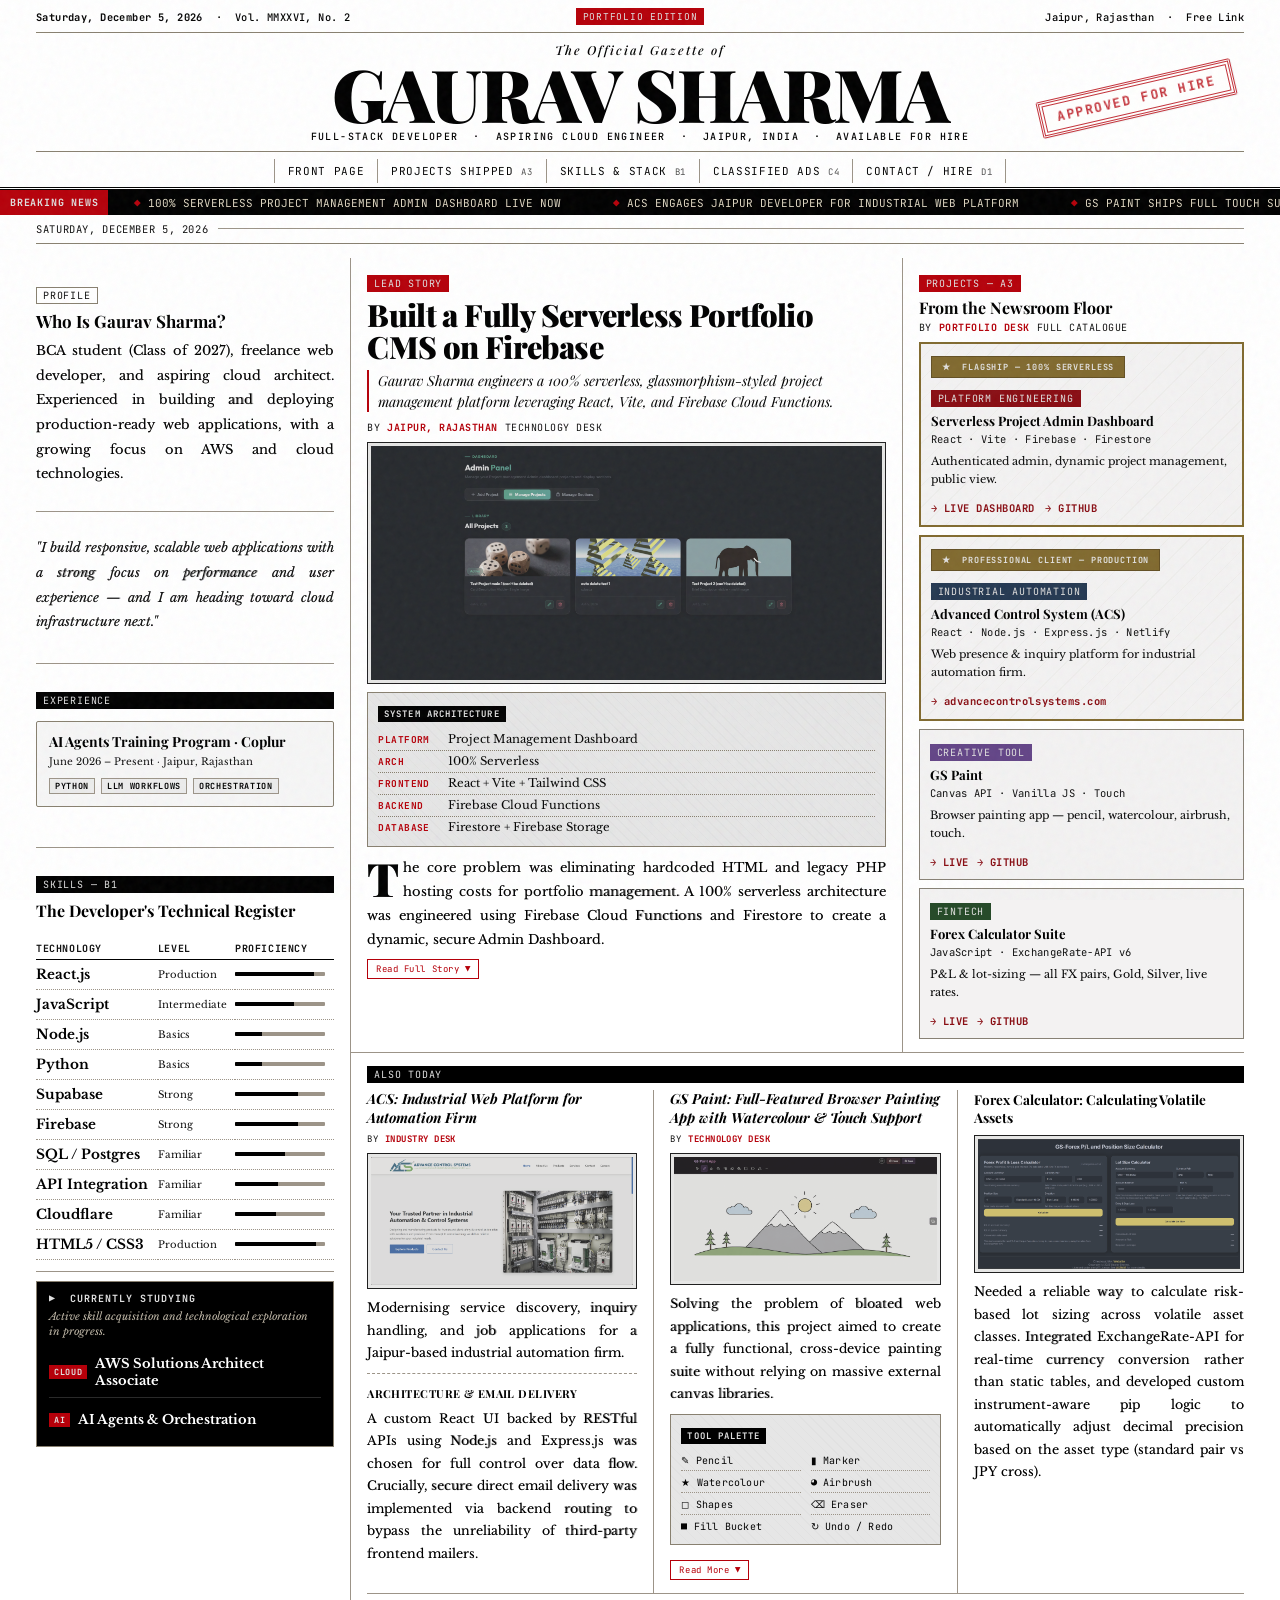
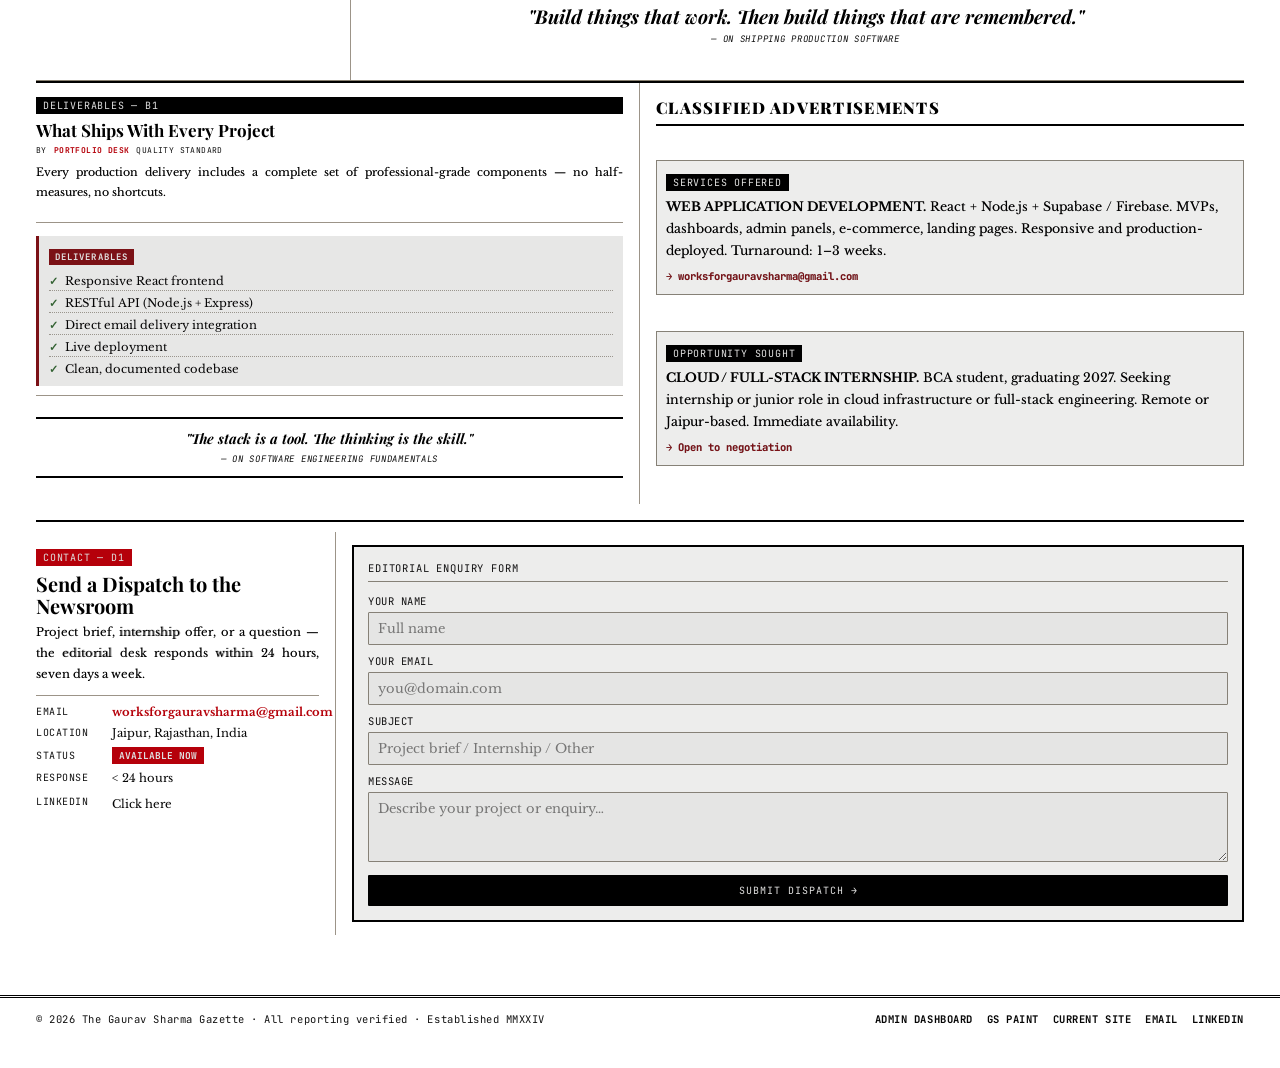
==== commit 9e71aab1: "Fixed Spelling Mistake of production in Skills" ====
--- a/index.html
+++ b/index.html
@@ -210,7 +210,7 @@
               </tr>
               <tr>
                 <td>HTML5 / CSS3</td>
-                <td style="font-size:10px;color:var(--ink3)">Productiont</td>
+                <td style="font-size:10px;color:var(--ink3)">Production</td>
                 <td>
                   <div class="bar">
                     <div class="bar-f" style="width:90%"></div>
--- a/style.css
+++ b/style.css
@@ -504,7 +504,7 @@
   /* classic photo frame */
   background: rgba(213, 213, 213, 0.4);
   /* Vintage newspaper filter - less grayscale to show more color */
-  filter: grayscale(50%) contrast(110%) sepia(5%);
+  filter: grayscale(50%) contrast(75%) sepia(2%);
   mix-blend-mode: multiply;
   transition: all 0.3s cubic-bezier(0.16, 1, 0.3, 1);
   cursor: pointer;
@@ -653,6 +653,7 @@
   background: rgba(213, 213, 213, 0.60);
   /* translucent var(--paper2) */
   margin-top: 4px;
+  filter: grayscale(40%) contrast(100%) sepia(2%);
 }
 
 .checklist-title {
@@ -1125,6 +1126,7 @@
   grid-template-columns: 1fr 1fr;
   gap: 10px;
   margin-top: 8px;
+  filter: grayscale(30%) contrast(100%) sepia(2%);
 }
 
 .proj-card {
@@ -1303,6 +1305,7 @@
   margin-top: 18px;
   background: rgba(213, 213, 213, 0.60);
   /* translucent var(--paper2) */
+  filter: grayscale(40%) contrast(100%) sepia(2%);
 }
 
 .class-title {
@@ -1378,7 +1381,8 @@
   border: 2px double var(--ink);
   padding: 14px;
   background: rgba(223, 223, 223, 0.60);
-  /* translucent var(--paper) */
+  filter: grayscale(40%) contrast(100%) sepia(2%);
+
 }
 
 .contact-form-title {
@@ -1952,12 +1956,29 @@
   .masthead {
     padding: 8px 36px 4px;
   }
-  
-  .mast-meta { font-size: 10.4px; }
-  .ed-badge { font-size: 9.5px; padding: 2px 7px; }
-  .mast-sub { font-size: 10px; margin-top: 4px; }
-  .mast-nav { font-size: 12.5px; }
-  .mast-name span { font-size: clamp(10.5px, 1.45vw, 12.5px); margin-bottom: 3px; }
+
+  .mast-meta {
+    font-size: 10.4px;
+  }
+
+  .ed-badge {
+    font-size: 9.5px;
+    padding: 2px 7px;
+  }
+
+  .mast-sub {
+    font-size: 10px;
+    margin-top: 4px;
+  }
+
+  .mast-nav {
+    font-size: 12.5px;
+  }
+
+  .mast-name span {
+    font-size: clamp(10.5px, 1.45vw, 12.5px);
+    margin-bottom: 3px;
+  }
 
   /* ── Content area: wider side padding ── */
   .content {
@@ -2288,38 +2309,43 @@
    Reorders sections visually without breaking the 1024px desktop layout.
    ========================================================================== */
 @media (pointer: coarse) {
-  
+
   /* 1. Hide Forex Calc */
   .also-stories-row .story-preview-box:nth-child(3) {
     display: none !important;
   }
-  
+
   /* Hide the original pullquote in Also Today */
-  .also-today-col > .also-pullquote {
+  .also-today-col>.also-pullquote {
     display: none !important;
   }
-  
+
   /* Show the new pullquote under Lead Story */
   .lead-story-pq {
     display: block !important;
     margin-top: 60px;
     margin-bottom: 20px;
   }
-  
+
   /* 2. Reorder main content sections */
   .content {
     display: flex;
     flex-direction: column;
   }
-  
-  .date-rule { order: 1; }
-  
+
+  .date-rule {
+    order: 1;
+  }
+
   /* 3. Top Grid Layout Tweaks */
-  #about { order: 2; }
+  #about {
+    order: 2;
+  }
+
   #about.grid3 {
     grid-template-columns: 0.75fr 1.65fr 1fr !important;
   }
-  
+
   /* Bring Classifieds up immediately below the top grid */
   #classifieds-mobile {
     display: block !important;
@@ -2327,25 +2353,38 @@
     padding: 16px 0 0 0;
     margin-bottom: -10px;
   }
-  
-  #projects { order: 4; margin-top: 24px; }
-  .grid2 { order: 5; }
-  
+
+  #projects {
+    order: 4;
+    margin-top: 24px;
+  }
+
+  .grid2 {
+    order: 5;
+  }
+
   /* Deliverables (Keep at bottom, hide duplicate desktop classifieds) */
   #classifieds {
     display: block !important;
     order: 6;
   }
-  
+
   #classifieds .col:last-child {
     display: none !important;
   }
-  
-  #contact { order: 7; }
-  .grid2r { order: 8; }
-  
+
+  #contact {
+    order: 7;
+  }
+
+  .grid2r {
+    order: 8;
+  }
+
   /* 4. Force strict edge-to-edge scaling to destroy blank gaps */
-  html, body, .paper-container {
+  html,
+  body,
+  .paper-container {
     width: 100% !important;
     max-width: 100% !important;
     margin: 0 !important;
